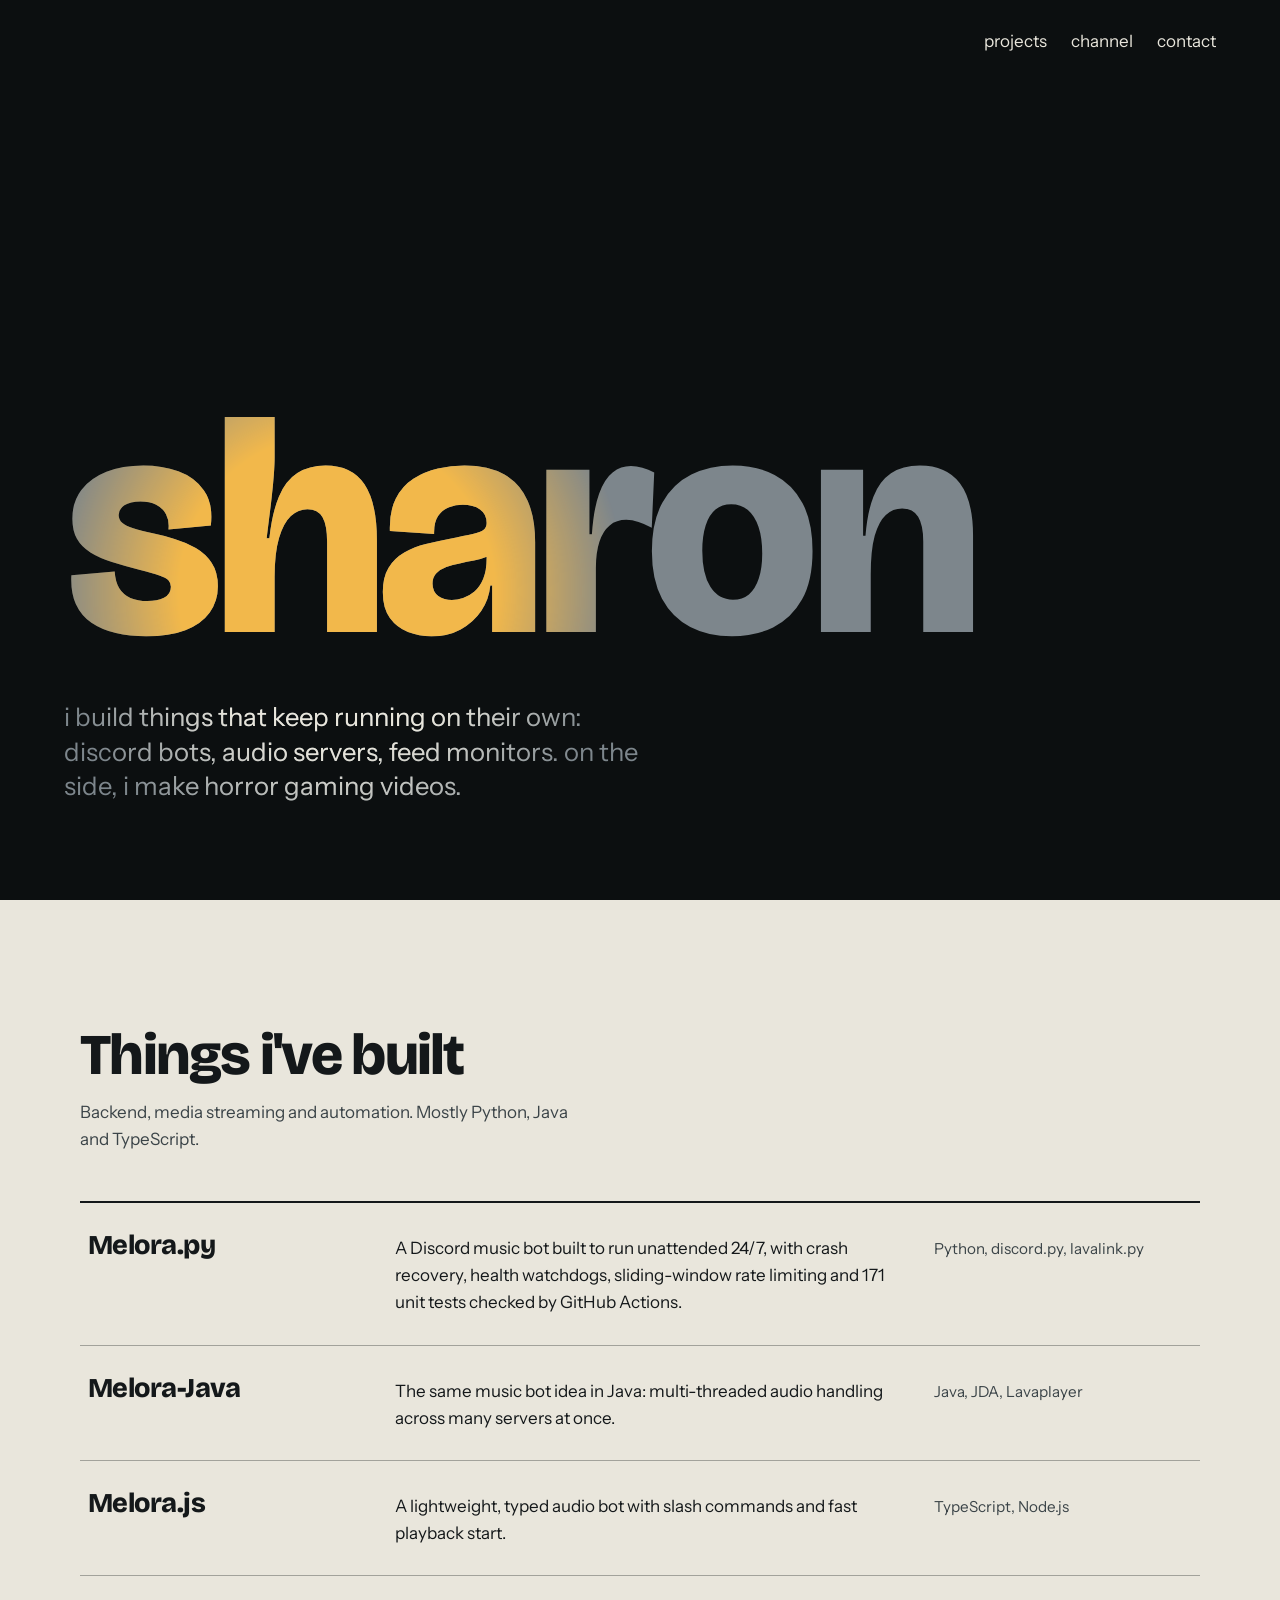
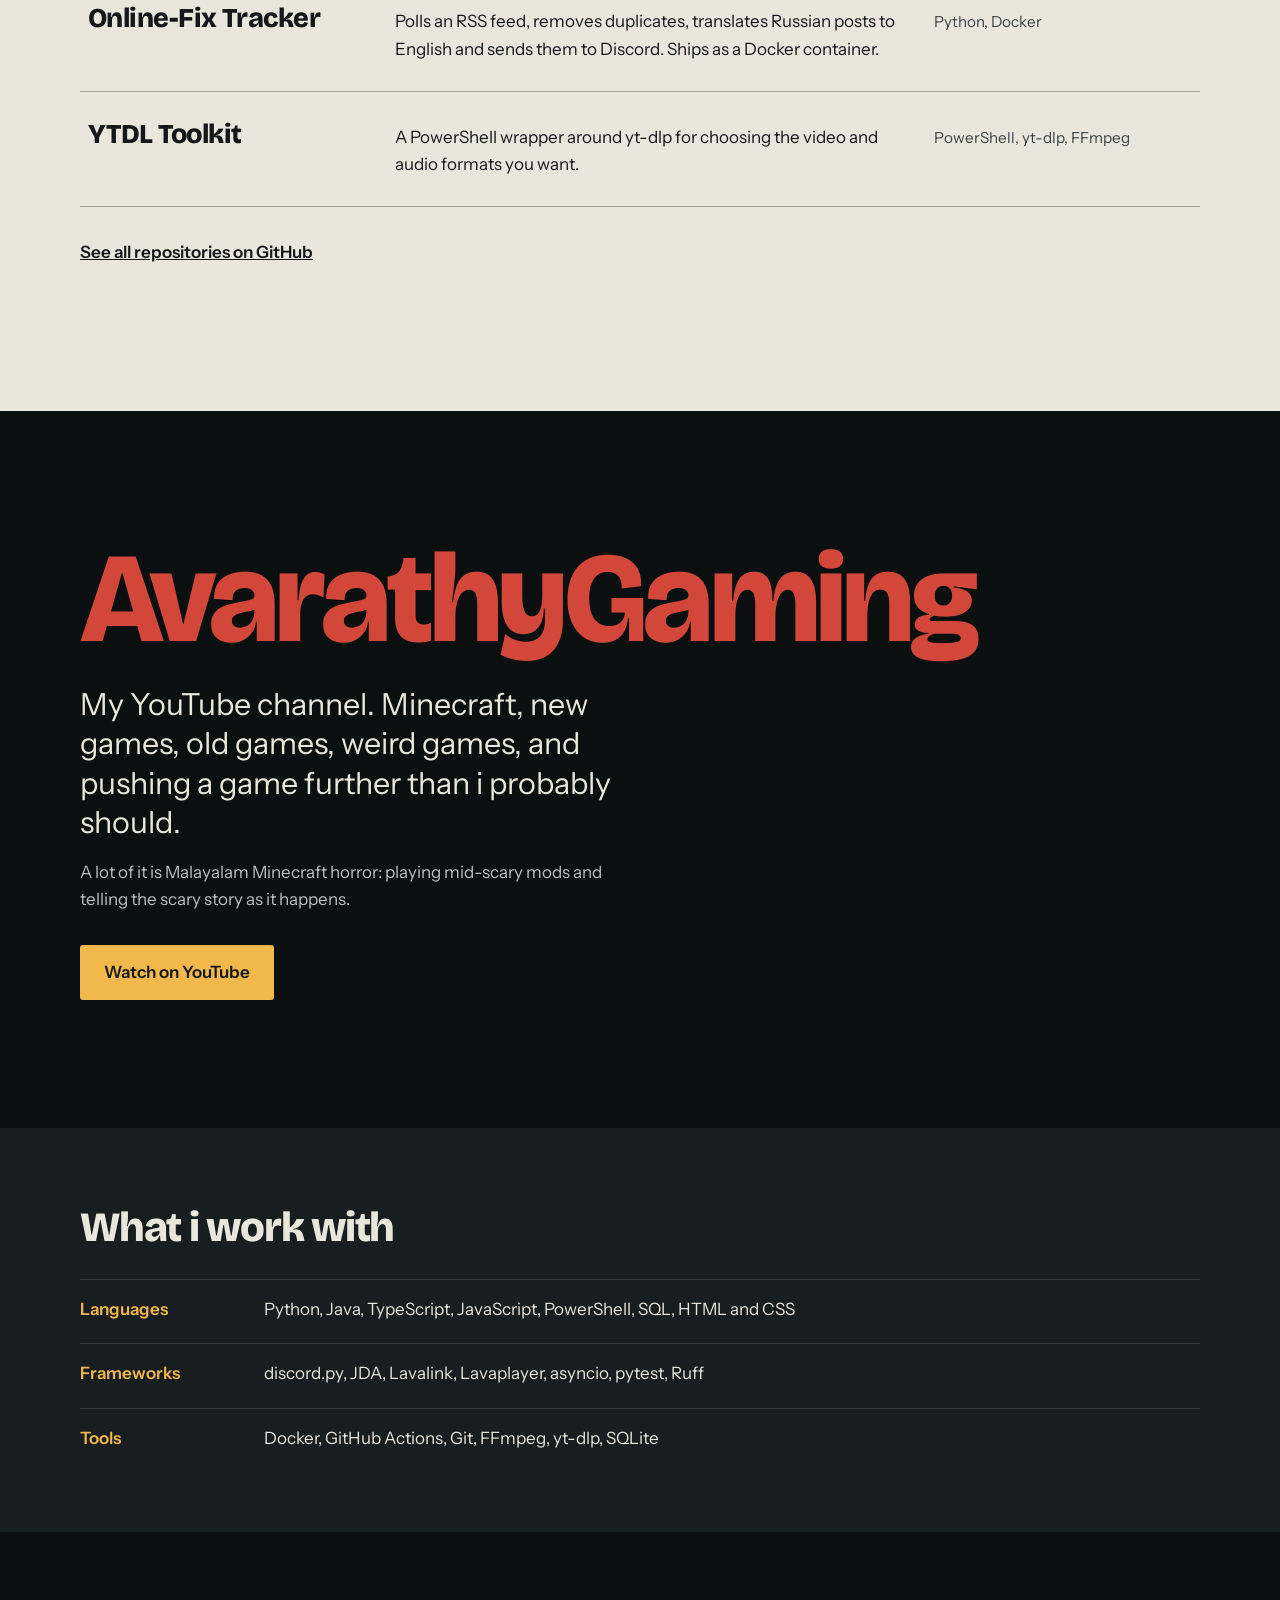
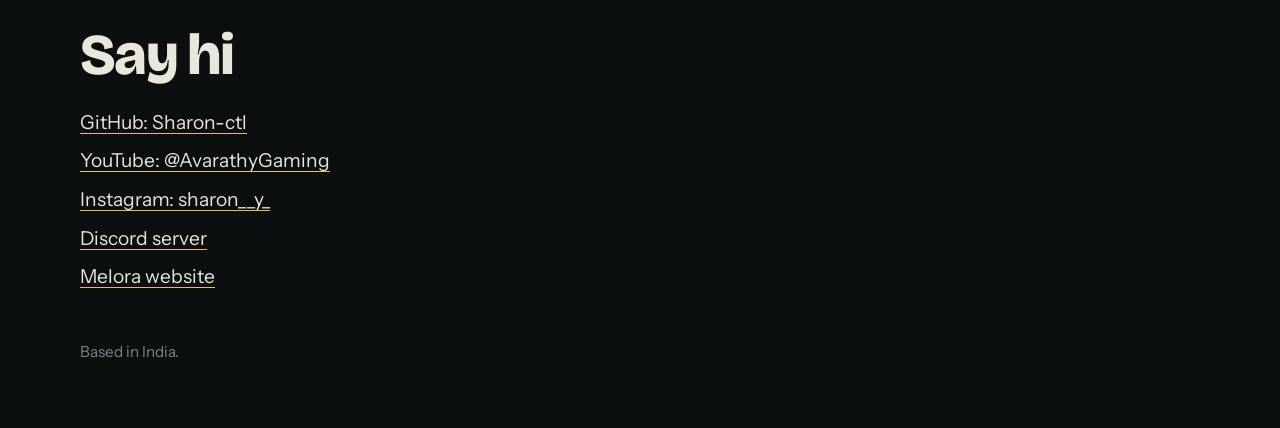
==== index.html @ aff81041 "Add portfolio website Co-Authored-By: Claude Sonnet 5.5 <noreply@anthropic.com> Claude-Session: http" ====
<!doctype html>
<html lang="en">
<head>
  <meta charset="utf-8">
  <meta name="viewport" content="width=device-width, initial-scale=1">
  <title>sharon</title>
  <meta name="description" content="sharon builds bots, media pipelines and audio servers, and makes Minecraft horror videos on AvarathyGaming.">
  <meta property="og:title" content="sharon">
  <meta property="og:description" content="Bots, media pipelines and audio servers. Minecraft horror videos on AvarathyGaming.">
  <meta property="og:image" content="https://avatars.githubusercontent.com/u/253408985?v=4">
  <meta name="theme-color" content="#0c0f10">
  <link rel="icon" href="https://avatars.githubusercontent.com/u/253408985?s=64&v=4">
  <link rel="preconnect" href="https://fonts.googleapis.com">
  <link rel="preconnect" href="https://fonts.gstatic.com" crossorigin>
  <link href="https://fonts.googleapis.com/css2?family=Bricolage+Grotesque:opsz,wght@12..96,500;12..96,800&family=Instrument+Sans:wght@400;500;600&display=swap" rel="stylesheet">
  <link rel="stylesheet" href="style.css">
</head>
<body>
  <a class="skip" href="#work">Skip to projects</a>

  <header class="hero" id="top">
    <nav class="nav" aria-label="Main">
      <a href="#work">projects</a>
      <a href="#channel">channel</a>
      <a href="#contact">contact</a>
    </nav>

    <div class="hero-text base">
      <h1>sharon</h1>
      <p>i build things that keep running on their own: discord bots, audio servers, feed monitors. on the side, i make horror gaming videos.</p>
    </div>
    <div class="hero-text lit" aria-hidden="true">
      <p class="name">sharon</p>
      <p>i build things that keep running on their own: discord bots, audio servers, feed monitors. on the side, i make horror gaming videos.</p>
    </div>
  </header>

  <main>
    <section class="work" id="work" aria-labelledby="work-h">
      <div class="wrap">
        <h2 id="work-h">Things i've built</h2>
        <p class="section-note">Backend, media streaming and automation. Mostly Python, Java and TypeScript.</p>

        <ul class="projects">
          <li>
            <a href="https://github.com/Sharon-ctl/Melora.py">
              <span class="p-name">Melora.py</span>
              <span class="p-desc">A Discord music bot built to run unattended 24/7, with crash recovery, health watchdogs, sliding-window rate limiting and 171 unit tests checked by GitHub Actions.</span>
              <span class="p-tags">Python, discord.py, lavalink.py</span>
            </a>
          </li>
          <li>
            <a href="https://github.com/Sharon-ctl/Melora-Java">
              <span class="p-name">Melora-Java</span>
              <span class="p-desc">The same music bot idea in Java: multi-threaded audio handling across many servers at once.</span>
              <span class="p-tags">Java, JDA, Lavaplayer</span>
            </a>
          </li>
          <li>
            <a href="https://github.com/Sharon-ctl/Melora.js">
              <span class="p-name">Melora.js</span>
              <span class="p-desc">A lightweight, typed audio bot with slash commands and fast playback start.</span>
              <span class="p-tags">TypeScript, Node.js</span>
            </a>
          </li>
          <li>
            <a href="https://github.com/Sharon-ctl/Online-fix-request-sending-dc-bot">
              <span class="p-name">Online-Fix Tracker</span>
              <span class="p-desc">Polls an RSS feed, removes duplicates, translates Russian posts to English and sends them to Discord. Ships as a Docker container.</span>
              <span class="p-tags">Python, Docker</span>
            </a>
          </li>
          <li>
            <a href="https://github.com/Sharon-ctl/YT-Downloader-">
              <span class="p-name">YTDL Toolkit</span>
              <span class="p-desc">A PowerShell wrapper around yt-dlp for choosing the video and audio formats you want.</span>
              <span class="p-tags">PowerShell, yt-dlp, FFmpeg</span>
            </a>
          </li>
        </ul>

        <p class="more"><a href="https://github.com/Sharon-ctl?tab=repositories">See all repositories on GitHub</a></p>
      </div>
    </section>

    <section class="channel" id="channel" aria-labelledby="channel-h">
      <div class="wrap">
        <h2 id="channel-h">AvarathyGaming</h2>
        <p class="channel-lead">My YouTube channel. Minecraft, new games, old games, weird games, and pushing a game further than i probably should.</p>
        <p class="channel-body">A lot of it is Malayalam Minecraft horror: playing mid-scary mods and telling the scary story as it happens.</p>
        <a class="button" href="https://www.youtube.com/@AvarathyGaming">Watch on YouTube</a>
      </div>
    </section>

    <section class="stack" aria-labelledby="stack-h">
      <div class="wrap">
        <h2 id="stack-h">What i work with</h2>
        <dl>
          <div><dt>Languages</dt><dd>Python, Java, TypeScript, JavaScript, PowerShell, SQL, HTML and CSS</dd></div>
          <div><dt>Frameworks</dt><dd>discord.py, JDA, Lavalink, Lavaplayer, asyncio, pytest, Ruff</dd></div>
          <div><dt>Tools</dt><dd>Docker, GitHub Actions, Git, FFmpeg, yt-dlp, SQLite</dd></div>
        </dl>
      </div>
    </section>
  </main>

  <footer class="contact" id="contact">
    <div class="wrap">
      <h2>Say hi</h2>
      <ul>
        <li><a href="https://github.com/Sharon-ctl">GitHub: Sharon-ctl</a></li>
        <li><a href="https://www.youtube.com/@AvarathyGaming">YouTube: @AvarathyGaming</a></li>
        <li><a href="https://instagram.com/sharon__y_">Instagram: sharon__y_</a></li>
        <li><a href="https://discord.com/invite/KUAVNSJtu5">Discord server</a></li>
        <li><a href="https://melora-info.vercel.app/">Melora website</a></li>
      </ul>
      <p class="small">Based in India.</p>
    </div>
  </footer>

  <script src="script.js"></script>
</body>
</html>
---- style.css ----
@property --r { syntax: "<length>"; inherits: true; initial-value: 200vmax; }

:root {
  --night: #0c0f10;
  --slate: #181d1f;
  --bone: #e9e6dc;
  --ink: #14181a;
  --lantern: #f2b84b;
  --redstone: #d2473a;
  --dim: #7d868c;
  --display: "Bricolage Grotesque", system-ui, sans-serif;
  --body: "Instrument Sans", system-ui, sans-serif;
  --x: 30%;
  --y: 42%;
  --r: 200vmax;
}

* { box-sizing: border-box; }
html { scroll-behavior: smooth; }
body {
  margin: 0;
  background: var(--night);
  color: var(--bone);
  font-family: var(--body);
  font-size: 1.0625rem;
  line-height: 1.6;
}
a { color: inherit; }
:focus-visible { outline: 3px solid var(--lantern); outline-offset: 3px; }

.skip { position: absolute; left: -999px; top: 0; background: var(--lantern); color: var(--ink); padding: .5rem 1rem; z-index: 10; }
.skip:focus { left: 0; }

.wrap { width: min(70rem, 100% - 3rem); margin-inline: auto; }

h1, h2, .name { font-family: var(--display); margin: 0; line-height: .95; letter-spacing: -0.03em; }

/* Hero: the lit layer is revealed by a torch that follows the pointer */
.hero {
  position: relative;
  min-height: 100svh;
  padding: 1.5rem clamp(1.5rem, 5vw, 4rem);
  display: flex;
  flex-direction: column;
  justify-content: flex-end;
  overflow: hidden;
}
.nav { position: absolute; top: 1.5rem; right: clamp(1.5rem, 5vw, 4rem); display: flex; gap: 1.5rem; z-index: 3; }
.nav a { text-decoration: none; padding: .25rem 0; border-bottom: 2px solid transparent; }
.nav a:hover { border-color: var(--lantern); }

.hero-text { max-width: 62rem; padding-bottom: clamp(2rem, 8vh, 5rem); }
.hero-text h1, .hero-text .name { font-size: clamp(6rem, 24vw, 20rem); font-weight: 800; margin-bottom: 1.5rem; }
.hero-text p:not(.name) { font-size: clamp(1.15rem, 2.2vw, 1.6rem); max-width: 34ch; line-height: 1.35; margin: 0; }

.hero-text.base { color: var(--dim); position: relative; z-index: 1; }
.hero-text.lit {
  position: absolute;
  left: clamp(1.5rem, 5vw, 4rem);
  bottom: 1.5rem;
  z-index: 2;
  color: var(--bone);
  pointer-events: none;
  -webkit-mask-image: radial-gradient(circle var(--r) at var(--x) var(--y), #000 0%, #000 55%, transparent 100%);
  mask-image: radial-gradient(circle var(--r) at var(--x) var(--y), #000 0%, #000 55%, transparent 100%);
}
.hero-text.lit .name { color: var(--lantern); }
.hero.torch .hero-text.lit { transition: --r 1.4s ease-out; }

/* Work: lights on */
.work { background: var(--bone); color: var(--ink); padding: clamp(4rem, 10vw, 8rem) 0; }
h2 { font-size: clamp(2.2rem, 5vw, 3.6rem); font-weight: 800; }
.section-note { max-width: 46ch; margin: 1rem 0 3rem; color: #3b4448; }

.projects { list-style: none; margin: 0; padding: 0; border-top: 2px solid var(--ink); }
.projects li { border-bottom: 1px solid #14181a55; }
.projects a {
  display: grid;
  grid-template-columns: 1.1fr 2fr 1fr;
  gap: 1.5rem;
  padding: 1.75rem .5rem;
  text-decoration: none;
  align-items: baseline;
}
.projects a:hover { background: #14181a0d; }
.projects a:hover .p-name { text-decoration: underline; text-decoration-thickness: 3px; text-underline-offset: 6px; }
.p-name { font-family: var(--display); font-weight: 800; font-size: 1.7rem; line-height: 1.1; letter-spacing: -0.02em; }
.p-desc { max-width: 56ch; }
.p-tags { color: #3b4448; font-size: .95rem; }
.more { margin-top: 2rem; }
.more a { font-weight: 600; }

/* Channel: back in the dark */
.channel { padding: clamp(4rem, 10vw, 8rem) 0; background: var(--night); }
.channel h2 { color: var(--redstone); font-size: clamp(3rem, 10vw, 8rem); }
.channel-lead { font-size: clamp(1.3rem, 2.6vw, 1.9rem); line-height: 1.3; max-width: 30ch; margin: 1.5rem 0 1rem; }
.channel-body { color: #b9bfc3; max-width: 52ch; margin: 0 0 2rem; }
.button {
  display: inline-block;
  background: var(--lantern);
  color: var(--ink);
  font-weight: 600;
  text-decoration: none;
  padding: .85rem 1.5rem;
  border-radius: 3px;
}
.button:hover { background: #ffd07a; }

.stack { background: var(--slate); padding: clamp(3rem, 7vw, 5rem) 0; }
.stack h2 { font-size: clamp(1.8rem, 3.5vw, 2.6rem); margin-bottom: 2rem; }
.stack dl { margin: 0; display: grid; gap: 1.25rem; }
.stack dl div { display: grid; grid-template-columns: 10rem 1fr; gap: 1.5rem; padding-top: 1rem; border-top: 1px solid #ffffff22; }
.stack dt { font-weight: 600; color: var(--lantern); }
.stack dd { margin: 0; max-width: 60ch; }

.contact { padding: clamp(4rem, 8vw, 6rem) 0 3rem; }
.contact h2 { margin-bottom: 1.5rem; }
.contact ul { list-style: none; margin: 0; padding: 0; display: grid; gap: .5rem; font-size: 1.2rem; }
.contact a { text-decoration-color: var(--lantern); text-underline-offset: 4px; }
.small { margin-top: 3rem; color: var(--dim); font-size: .95rem; }

@media (max-width: 760px) {
  .projects a { grid-template-columns: 1fr; gap: .5rem; }
  .stack dl div { grid-template-columns: 1fr; gap: .25rem; }
  .nav { gap: 1rem; }
}

@media (prefers-reduced-motion: reduce) {
  html { scroll-behavior: auto; }
  .hero.torch .hero-text.lit { transition: none; }
}
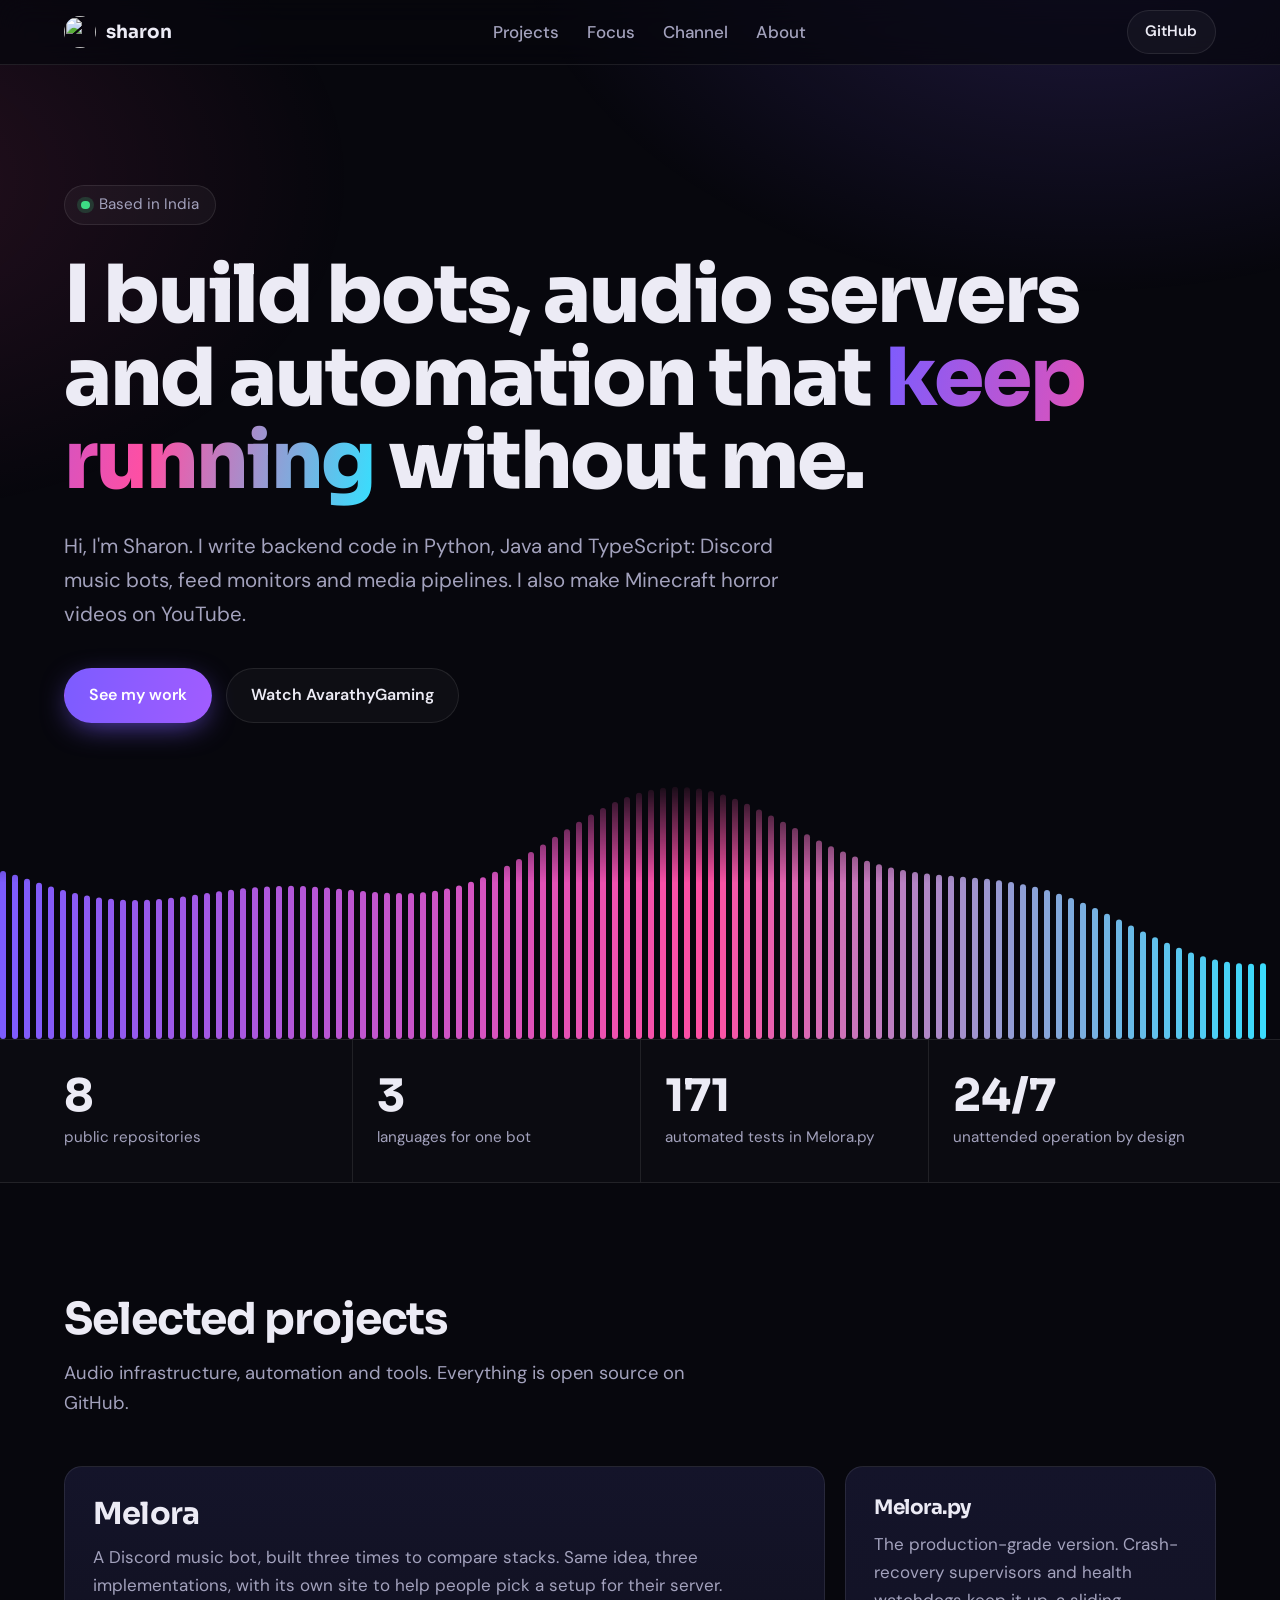
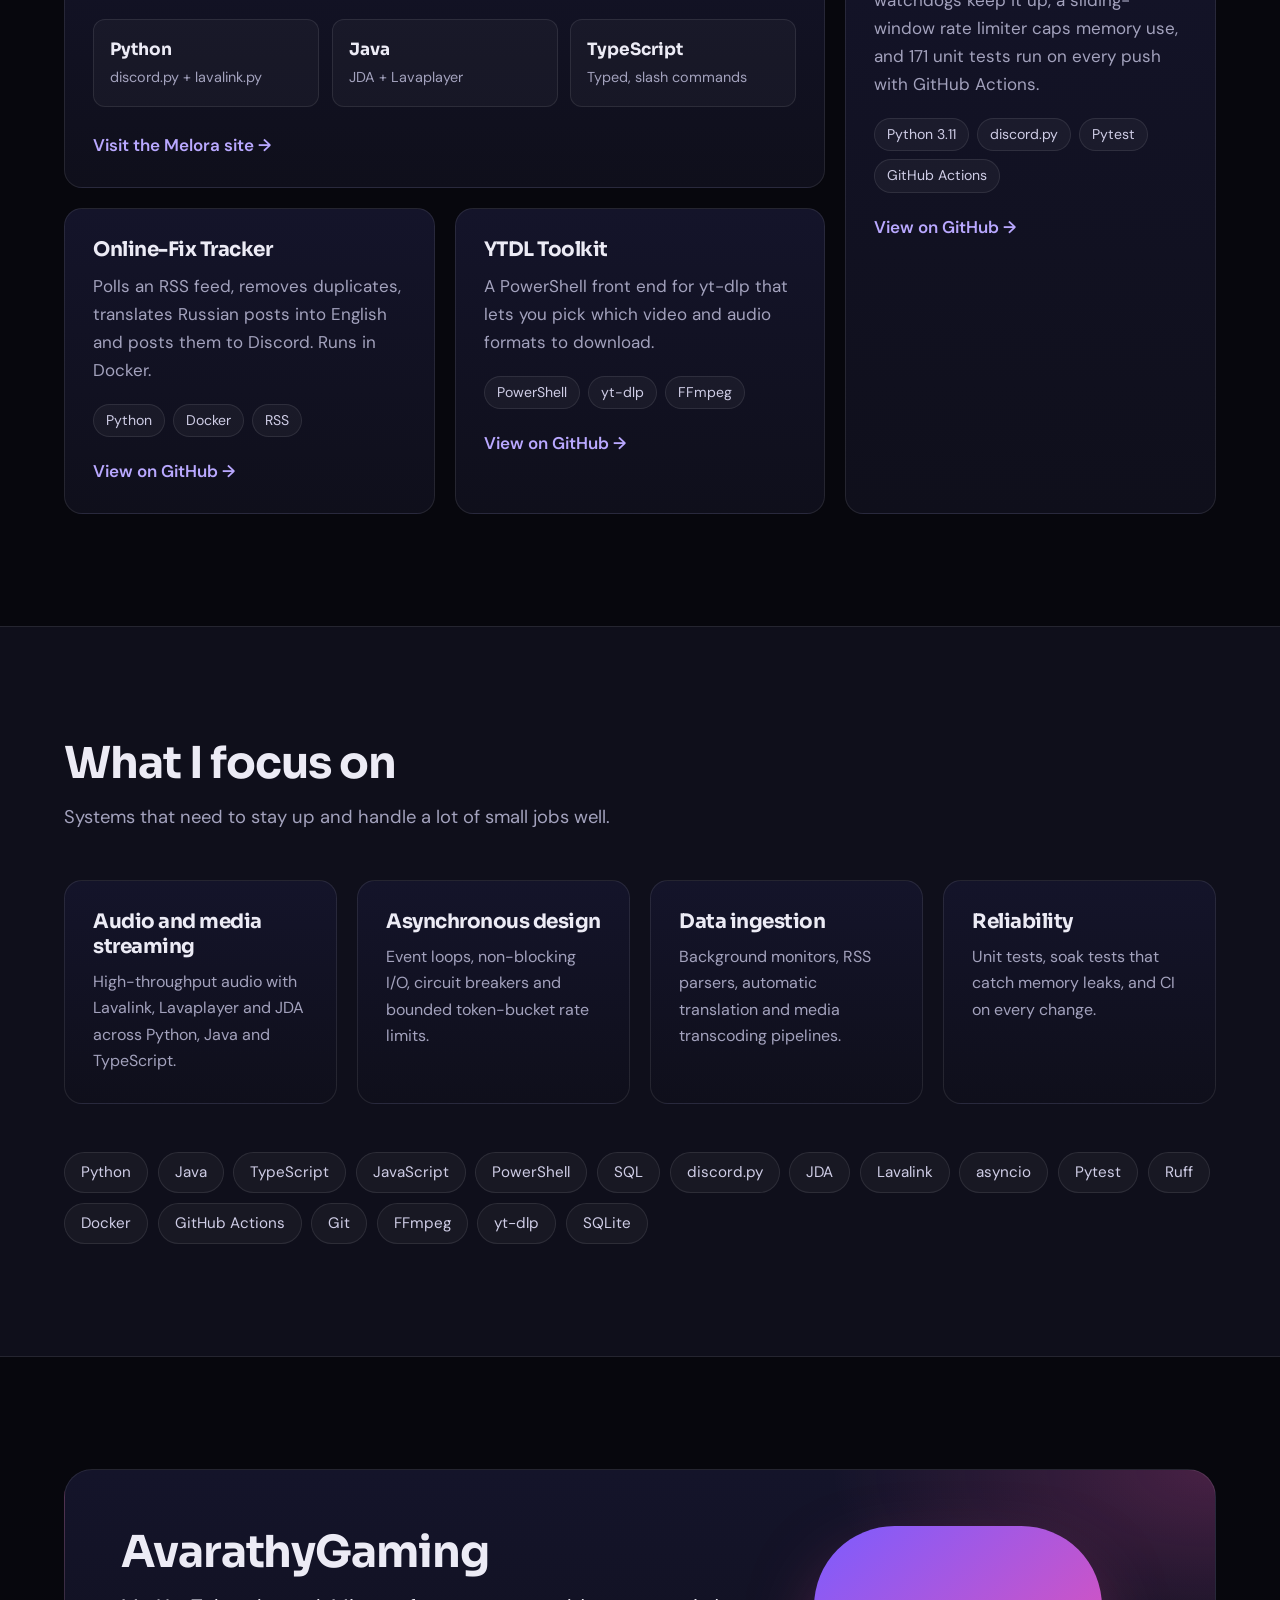
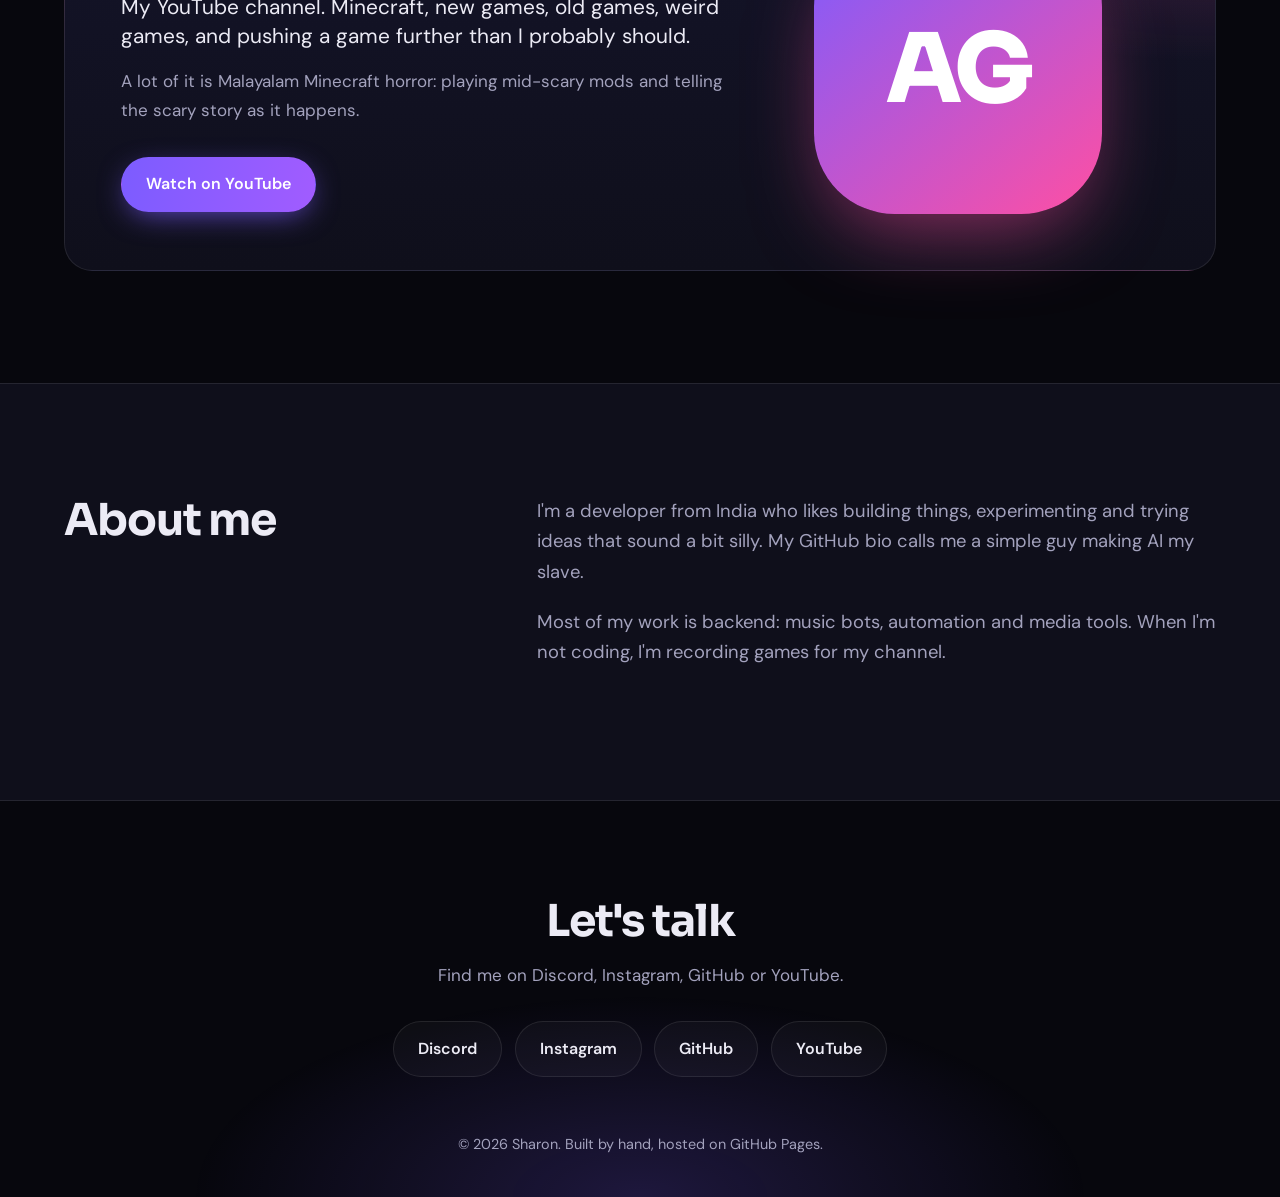
==== commit 05e23591: "Redesign portfolio with a polished dark layout Co-Authored-By: Claude Sonnet 5.5 <noreply@anthropic." ====
--- a/index.html
+++ b/index.html
@@ -3,118 +3,162 @@
 <head>
   <meta charset="utf-8">
   <meta name="viewport" content="width=device-width, initial-scale=1">
-  <title>sharon</title>
-  <meta name="description" content="sharon builds bots, media pipelines and audio servers, and makes Minecraft horror videos on AvarathyGaming.">
-  <meta property="og:title" content="sharon">
-  <meta property="og:description" content="Bots, media pipelines and audio servers. Minecraft horror videos on AvarathyGaming.">
+  <title>Sharon | Backend, bots and media pipelines</title>
+  <meta name="description" content="Sharon builds Discord music bots, audio servers, feed monitors and media pipelines in Python, Java and TypeScript. Also runs the AvarathyGaming YouTube channel.">
+  <meta property="og:title" content="Sharon | Backend, bots and media pipelines">
+  <meta property="og:description" content="Discord music bots, audio servers and automation in Python, Java and TypeScript.">
   <meta property="og:image" content="https://avatars.githubusercontent.com/u/253408985?v=4">
-  <meta name="theme-color" content="#0c0f10">
+  <meta name="theme-color" content="#07070d">
   <link rel="icon" href="https://avatars.githubusercontent.com/u/253408985?s=64&v=4">
   <link rel="preconnect" href="https://fonts.googleapis.com">
   <link rel="preconnect" href="https://fonts.gstatic.com" crossorigin>
-  <link href="https://fonts.googleapis.com/css2?family=Bricolage+Grotesque:opsz,wght@12..96,500;12..96,800&family=Instrument+Sans:wght@400;500;600&display=swap" rel="stylesheet">
+  <link href="https://fonts.googleapis.com/css2?family=DM+Sans:opsz,wght@9..40,400;9..40,500;9..40,600&family=Sora:wght@500;700;800&display=swap" rel="stylesheet">
   <link rel="stylesheet" href="style.css">
 </head>
 <body>
-  <a class="skip" href="#work">Skip to projects</a>
+  <a class="skip" href="#projects">Skip to projects</a>
 
-  <header class="hero" id="top">
-    <nav class="nav" aria-label="Main">
-      <a href="#work">projects</a>
-      <a href="#channel">channel</a>
-      <a href="#contact">contact</a>
-    </nav>
-
-    <div class="hero-text base">
-      <h1>sharon</h1>
-      <p>i build things that keep running on their own: discord bots, audio servers, feed monitors. on the side, i make horror gaming videos.</p>
-    </div>
-    <div class="hero-text lit" aria-hidden="true">
-      <p class="name">sharon</p>
-      <p>i build things that keep running on their own: discord bots, audio servers, feed monitors. on the side, i make horror gaming videos.</p>
+  <header class="site-header">
+    <div class="wrap bar">
+      <a class="brand" href="#top" aria-label="Sharon, home">
+        <img src="https://avatars.githubusercontent.com/u/253408985?s=80&v=4" alt="" width="32" height="32">
+        <span>sharon</span>
+      </a>
+      <nav aria-label="Main">
+        <a href="#projects">Projects</a>
+        <a href="#focus">Focus</a>
+        <a href="#channel">Channel</a>
+        <a href="#about">About</a>
+      </nav>
+      <a class="btn btn-small" href="https://github.com/Sharon-ctl">GitHub</a>
     </div>
   </header>
 
-  <main>
-    <section class="work" id="work" aria-labelledby="work-h">
+  <main id="top">
+    <section class="hero">
       <div class="wrap">
-        <h2 id="work-h">Things i've built</h2>
-        <p class="section-note">Backend, media streaming and automation. Mostly Python, Java and TypeScript.</p>
+        <p class="pill"><span class="dot" aria-hidden="true"></span>Based in India</p>
+        <h1>I build bots, audio servers and automation that <span class="grad">keep running</span> without me.</h1>
+        <p class="lede">Hi, I'm Sharon. I write backend code in Python, Java and TypeScript: Discord music bots, feed monitors and media pipelines. I also make Minecraft horror videos on YouTube.</p>
+        <div class="actions">
+          <a class="btn btn-primary" href="#projects">See my work</a>
+          <a class="btn btn-ghost" href="https://www.youtube.com/@AvarathyGaming">Watch AvarathyGaming</a>
+        </div>
+      </div>
+      <canvas id="eq" aria-hidden="true"></canvas>
+    </section>
 
-        <ul class="projects">
-          <li>
-            <a href="https://github.com/Sharon-ctl/Melora.py">
-              <span class="p-name">Melora.py</span>
-              <span class="p-desc">A Discord music bot built to run unattended 24/7, with crash recovery, health watchdogs, sliding-window rate limiting and 171 unit tests checked by GitHub Actions.</span>
-              <span class="p-tags">Python, discord.py, lavalink.py</span>
-            </a>
-          </li>
-          <li>
-            <a href="https://github.com/Sharon-ctl/Melora-Java">
-              <span class="p-name">Melora-Java</span>
-              <span class="p-desc">The same music bot idea in Java: multi-threaded audio handling across many servers at once.</span>
-              <span class="p-tags">Java, JDA, Lavaplayer</span>
-            </a>
-          </li>
-          <li>
-            <a href="https://github.com/Sharon-ctl/Melora.js">
-              <span class="p-name">Melora.js</span>
-              <span class="p-desc">A lightweight, typed audio bot with slash commands and fast playback start.</span>
-              <span class="p-tags">TypeScript, Node.js</span>
-            </a>
-          </li>
-          <li>
-            <a href="https://github.com/Sharon-ctl/Online-fix-request-sending-dc-bot">
-              <span class="p-name">Online-Fix Tracker</span>
-              <span class="p-desc">Polls an RSS feed, removes duplicates, translates Russian posts to English and sends them to Discord. Ships as a Docker container.</span>
-              <span class="p-tags">Python, Docker</span>
-            </a>
-          </li>
-          <li>
-            <a href="https://github.com/Sharon-ctl/YT-Downloader-">
-              <span class="p-name">YTDL Toolkit</span>
-              <span class="p-desc">A PowerShell wrapper around yt-dlp for choosing the video and audio formats you want.</span>
-              <span class="p-tags">PowerShell, yt-dlp, FFmpeg</span>
-            </a>
-          </li>
-        </ul>
-
-        <p class="more"><a href="https://github.com/Sharon-ctl?tab=repositories">See all repositories on GitHub</a></p>
+    <section class="stats" aria-label="At a glance">
+      <div class="wrap stat-row">
+        <div><strong>8</strong><span>public repositories</span></div>
+        <div><strong>3</strong><span>languages for one bot</span></div>
+        <div><strong>171</strong><span>automated tests in Melora.py</span></div>
+        <div><strong>24/7</strong><span>unattended operation by design</span></div>
       </div>
     </section>
 
-    <section class="channel" id="channel" aria-labelledby="channel-h">
+    <section class="section" id="projects" aria-labelledby="projects-h">
       <div class="wrap">
-        <h2 id="channel-h">AvarathyGaming</h2>
-        <p class="channel-lead">My YouTube channel. Minecraft, new games, old games, weird games, and pushing a game further than i probably should.</p>
-        <p class="channel-body">A lot of it is Malayalam Minecraft horror: playing mid-scary mods and telling the scary story as it happens.</p>
-        <a class="button" href="https://www.youtube.com/@AvarathyGaming">Watch on YouTube</a>
+        <div class="head">
+          <h2 id="projects-h">Selected projects</h2>
+          <p>Audio infrastructure, automation and tools. Everything is open source on GitHub.</p>
+        </div>
+
+        <div class="bento">
+          <article class="card feature">
+            <h3>Melora</h3>
+            <p>A Discord music bot, built three times to compare stacks. Same idea, three implementations, with its own site to help people pick a setup for their server.</p>
+            <div class="versions">
+              <a href="https://github.com/Sharon-ctl/Melora.py"><strong>Python</strong><span>discord.py + lavalink.py</span></a>
+              <a href="https://github.com/Sharon-ctl/Melora-Java"><strong>Java</strong><span>JDA + Lavaplayer</span></a>
+              <a href="https://github.com/Sharon-ctl/Melora.js"><strong>TypeScript</strong><span>Typed, slash commands</span></a>
+            </div>
+            <a class="link" href="https://melora-info.vercel.app/">Visit the Melora site</a>
+          </article>
+
+          <article class="card tall">
+            <h3>Melora.py</h3>
+            <p>The production-grade version. Crash-recovery supervisors and health watchdogs keep it up, a sliding-window rate limiter caps memory use, and 171 unit tests run on every push with GitHub Actions.</p>
+            <ul class="chips"><li>Python 3.11</li><li>discord.py</li><li>Pytest</li><li>GitHub Actions</li></ul>
+            <a class="link" href="https://github.com/Sharon-ctl/Melora.py">View on GitHub</a>
+          </article>
+
+          <article class="card">
+            <h3>Online-Fix Tracker</h3>
+            <p>Polls an RSS feed, removes duplicates, translates Russian posts into English and posts them to Discord. Runs in Docker.</p>
+            <ul class="chips"><li>Python</li><li>Docker</li><li>RSS</li></ul>
+            <a class="link" href="https://github.com/Sharon-ctl/Online-fix-request-sending-dc-bot">View on GitHub</a>
+          </article>
+
+          <article class="card">
+            <h3>YTDL Toolkit</h3>
+            <p>A PowerShell front end for yt-dlp that lets you pick which video and audio formats to download.</p>
+            <ul class="chips"><li>PowerShell</li><li>yt-dlp</li><li>FFmpeg</li></ul>
+            <a class="link" href="https://github.com/Sharon-ctl/YT-Downloader-">View on GitHub</a>
+          </article>
+        </div>
       </div>
     </section>
 
-    <section class="stack" aria-labelledby="stack-h">
+    <section class="section alt" id="focus" aria-labelledby="focus-h">
       <div class="wrap">
-        <h2 id="stack-h">What i work with</h2>
-        <dl>
-          <div><dt>Languages</dt><dd>Python, Java, TypeScript, JavaScript, PowerShell, SQL, HTML and CSS</dd></div>
-          <div><dt>Frameworks</dt><dd>discord.py, JDA, Lavalink, Lavaplayer, asyncio, pytest, Ruff</dd></div>
-          <div><dt>Tools</dt><dd>Docker, GitHub Actions, Git, FFmpeg, yt-dlp, SQLite</dd></div>
-        </dl>
+        <div class="head">
+          <h2 id="focus-h">What I focus on</h2>
+          <p>Systems that need to stay up and handle a lot of small jobs well.</p>
+        </div>
+        <div class="grid4">
+          <article class="card"><h3>Audio and media streaming</h3><p>High-throughput audio with Lavalink, Lavaplayer and JDA across Python, Java and TypeScript.</p></article>
+          <article class="card"><h3>Asynchronous design</h3><p>Event loops, non-blocking I/O, circuit breakers and bounded token-bucket rate limits.</p></article>
+          <article class="card"><h3>Data ingestion</h3><p>Background monitors, RSS parsers, automatic translation and media transcoding pipelines.</p></article>
+          <article class="card"><h3>Reliability</h3><p>Unit tests, soak tests that catch memory leaks, and CI on every change.</p></article>
+        </div>
+
+        <div class="stack" aria-label="Tools">
+          <ul class="chips big">
+            <li>Python</li><li>Java</li><li>TypeScript</li><li>JavaScript</li><li>PowerShell</li><li>SQL</li>
+            <li>discord.py</li><li>JDA</li><li>Lavalink</li><li>asyncio</li><li>Pytest</li><li>Ruff</li>
+            <li>Docker</li><li>GitHub Actions</li><li>Git</li><li>FFmpeg</li><li>yt-dlp</li><li>SQLite</li>
+          </ul>
+        </div>
+      </div>
+    </section>
+
+    <section class="section" id="channel" aria-labelledby="channel-h">
+      <div class="wrap">
+        <div class="channel-card">
+          <div>
+            <h2 id="channel-h">AvarathyGaming</h2>
+            <p class="channel-lead">My YouTube channel. Minecraft, new games, old games, weird games, and pushing a game further than I probably should.</p>
+            <p>A lot of it is Malayalam Minecraft horror: playing mid-scary mods and telling the scary story as it happens.</p>
+            <a class="btn btn-primary" href="https://www.youtube.com/@AvarathyGaming">Watch on YouTube</a>
+          </div>
+          <div class="channel-art" aria-hidden="true"><span>AG</span></div>
+        </div>
+      </div>
+    </section>
+
+    <section class="section alt" id="about" aria-labelledby="about-h">
+      <div class="wrap about">
+        <h2 id="about-h">About me</h2>
+        <div>
+          <p>I'm a developer from India who likes building things, experimenting and trying ideas that sound a bit silly. My GitHub bio calls me a simple guy making AI my slave.</p>
+          <p>Most of my work is backend: music bots, automation and media tools. When I'm not coding, I'm recording games for my channel.</p>
+        </div>
       </div>
     </section>
   </main>
 
-  <footer class="contact" id="contact">
+  <footer class="site-footer">
     <div class="wrap">
-      <h2>Say hi</h2>
-      <ul>
-        <li><a href="https://github.com/Sharon-ctl">GitHub: Sharon-ctl</a></li>
-        <li><a href="https://www.youtube.com/@AvarathyGaming">YouTube: @AvarathyGaming</a></li>
-        <li><a href="https://instagram.com/sharon__y_">Instagram: sharon__y_</a></li>
-        <li><a href="https://discord.com/invite/KUAVNSJtu5">Discord server</a></li>
-        <li><a href="https://melora-info.vercel.app/">Melora website</a></li>
+      <h2>Let's talk</h2>
+      <p>Find me on Discord, Instagram, GitHub or YouTube.</p>
+      <ul class="links">
+        <li><a class="btn btn-ghost" href="https://discord.com/invite/KUAVNSJtu5">Discord</a></li>
+        <li><a class="btn btn-ghost" href="https://instagram.com/sharon__y_">Instagram</a></li>
+        <li><a class="btn btn-ghost" href="https://github.com/Sharon-ctl">GitHub</a></li>
+        <li><a class="btn btn-ghost" href="https://www.youtube.com/@AvarathyGaming">YouTube</a></li>
       </ul>
-      <p class="small">Based in India.</p>
+      <p class="small">© 2026 Sharon. Built by hand, hosted on GitHub Pages.</p>
     </div>
   </footer>
 
--- a/style.css
+++ b/style.css
@@ -1,131 +1,178 @@
-@property --r { syntax: "<length>"; inherits: true; initial-value: 200vmax; }
-
 :root {
-  --night: #0c0f10;
-  --slate: #181d1f;
-  --bone: #e9e6dc;
-  --ink: #14181a;
-  --lantern: #f2b84b;
-  --redstone: #d2473a;
-  --dim: #7d868c;
-  --display: "Bricolage Grotesque", system-ui, sans-serif;
-  --body: "Instrument Sans", system-ui, sans-serif;
-  --x: 30%;
-  --y: 42%;
-  --r: 200vmax;
+  --bg: #07070d;
+  --surface: #0f0f1b;
+  --surface-2: #14142a;
+  --line: rgba(255, 255, 255, .09);
+  --text: #ecebf5;
+  --muted: #a3a2bd;
+  --violet: #7c5cff;
+  --pink: #ff4fa3;
+  --cyan: #35e0ff;
+  --display: "Sora", system-ui, sans-serif;
+  --body: "DM Sans", system-ui, sans-serif;
+  --radius: 18px;
 }
 
 * { box-sizing: border-box; }
-html { scroll-behavior: smooth; }
+html { scroll-behavior: smooth; scroll-padding-top: 5rem; }
 body {
   margin: 0;
-  background: var(--night);
-  color: var(--bone);
+  background: var(--bg);
+  color: var(--text);
   font-family: var(--body);
   font-size: 1.0625rem;
-  line-height: 1.6;
+  line-height: 1.65;
+  -webkit-font-smoothing: antialiased;
+}
+body::before {
+  content: "";
+  position: fixed;
+  inset: 0;
+  z-index: -1;
+  background:
+    radial-gradient(60rem 40rem at 85% -10%, rgba(124, 92, 255, .22), transparent 60%),
+    radial-gradient(50rem 35rem at -10% 20%, rgba(255, 79, 163, .12), transparent 60%);
 }
 a { color: inherit; }
-:focus-visible { outline: 3px solid var(--lantern); outline-offset: 3px; }
+img { display: block; }
+:focus-visible { outline: 3px solid var(--cyan); outline-offset: 3px; border-radius: 6px; }
 
-.skip { position: absolute; left: -999px; top: 0; background: var(--lantern); color: var(--ink); padding: .5rem 1rem; z-index: 10; }
-.skip:focus { left: 0; }
+.skip { position: absolute; left: -999px; top: .5rem; background: #fff; color: #000; padding: .5rem 1rem; z-index: 100; border-radius: 6px; }
+.skip:focus { left: .5rem; }
+.wrap { width: min(72rem, 100% - 2.5rem); margin-inline: auto; }
 
-.wrap { width: min(70rem, 100% - 3rem); margin-inline: auto; }
+h1, h2, h3 { font-family: var(--display); letter-spacing: -0.025em; margin: 0; }
+h2 { font-size: clamp(1.9rem, 4vw, 2.75rem); line-height: 1.1; }
+h3 { font-size: 1.25rem; line-height: 1.25; margin-bottom: .6rem; }
+.grad { background: linear-gradient(100deg, var(--violet), var(--pink) 55%, var(--cyan)); -webkit-background-clip: text; background-clip: text; color: transparent; }
 
-h1, h2, .name { font-family: var(--display); margin: 0; line-height: .95; letter-spacing: -0.03em; }
+/* Buttons */
+.btn {
+  display: inline-flex; align-items: center; justify-content: center;
+  padding: .85rem 1.5rem; border-radius: 999px;
+  font-weight: 600; text-decoration: none; font-size: 1rem;
+  border: 1px solid transparent; transition: transform .15s, background .15s, border-color .15s, box-shadow .15s;
+}
+.btn:hover { transform: translateY(-2px); }
+.btn-primary { background: linear-gradient(100deg, var(--violet), #a15cff); color: #fff; box-shadow: 0 8px 30px -8px rgba(124, 92, 255, .8); }
+.btn-primary:hover { box-shadow: 0 12px 36px -8px rgba(124, 92, 255, 1); }
+.btn-ghost { border-color: var(--line); background: rgba(255, 255, 255, .03); }
+.btn-ghost:hover { border-color: rgba(255, 255, 255, .25); background: rgba(255, 255, 255, .07); }
+.btn-small { padding: .5rem 1.1rem; font-size: .95rem; border-color: var(--line); background: rgba(255, 255, 255, .04); }
 
-/* Hero: the lit layer is revealed by a torch that follows the pointer */
-.hero {
-  position: relative;
-  min-height: 100svh;
-  padding: 1.5rem clamp(1.5rem, 5vw, 4rem);
-  display: flex;
-  flex-direction: column;
-  justify-content: flex-end;
-  overflow: hidden;
+/* Header */
+.site-header { position: sticky; top: 0; z-index: 50; backdrop-filter: blur(14px); background: rgba(7, 7, 13, .7); border-bottom: 1px solid var(--line); }
+.bar { display: flex; align-items: center; justify-content: space-between; gap: 1rem; height: 4rem; }
+.brand { display: flex; align-items: center; gap: .65rem; text-decoration: none; font-family: var(--display); font-weight: 700; font-size: 1.15rem; }
+.brand img { border-radius: 50%; }
+.bar nav { display: flex; gap: 1.75rem; }
+.bar nav a { text-decoration: none; color: var(--muted); font-weight: 500; transition: color .15s; }
+.bar nav a:hover { color: var(--text); }
+
+/* Hero */
+.hero { position: relative; padding: clamp(4rem, 10vw, 7.5rem) 0 0; overflow: hidden; }
+.pill { display: inline-flex; align-items: center; gap: .6rem; margin: 0 0 1.75rem; padding: .4rem 1rem; border: 1px solid var(--line); border-radius: 999px; background: rgba(255, 255, 255, .04); color: var(--muted); font-size: .95rem; }
+.dot { width: .55rem; height: .55rem; border-radius: 50%; background: #3ddc84; box-shadow: 0 0 0 4px rgba(61, 220, 132, .18); }
+.hero h1 { font-size: clamp(2.4rem, 6.4vw, 5rem); line-height: 1.04; font-weight: 800; max-width: 17ch; }
+.lede { max-width: 54ch; margin: 1.75rem 0 2.25rem; font-size: clamp(1.1rem, 1.6vw, 1.3rem); color: var(--muted); }
+.actions { display: flex; flex-wrap: wrap; gap: .9rem; }
+#eq { display: block; width: 100%; height: clamp(160px, 24vw, 260px); margin-top: clamp(2rem, 5vw, 3.5rem); -webkit-mask-image: linear-gradient(to bottom, transparent, #000 40%); mask-image: linear-gradient(to bottom, transparent, #000 40%); }
+
+/* Stats */
+.stats { border-block: 1px solid var(--line); background: rgba(255, 255, 255, .02); }
+.stat-row { display: grid; grid-template-columns: repeat(4, 1fr); }
+.stat-row div { padding: 2rem 1.5rem; border-left: 1px solid var(--line); }
+.stat-row div:first-child { border-left: 0; padding-left: 0; }
+.stat-row strong { display: block; font-family: var(--display); font-size: clamp(1.9rem, 4vw, 2.8rem); line-height: 1.1; }
+.stat-row span { color: var(--muted); font-size: .95rem; }
+
+/* Sections */
+.section { padding: clamp(4rem, 9vw, 7rem) 0; }
+.section.alt { background: var(--surface); border-block: 1px solid var(--line); }
+.head { max-width: 40rem; margin-bottom: 3rem; }
+.head p { color: var(--muted); margin: .9rem 0 0; font-size: 1.15rem; }
+
+/* Cards */
+.card {
+  position: relative; overflow: hidden;
+  padding: 1.75rem; border: 1px solid var(--line); border-radius: var(--radius);
+  background: linear-gradient(180deg, var(--surface-2), var(--surface));
+  transition: border-color .2s, transform .2s;
 }
-.nav { position: absolute; top: 1.5rem; right: clamp(1.5rem, 5vw, 4rem); display: flex; gap: 1.5rem; z-index: 3; }
-.nav a { text-decoration: none; padding: .25rem 0; border-bottom: 2px solid transparent; }
-.nav a:hover { border-color: var(--lantern); }
+.card::before {
+  content: ""; position: absolute; inset: 0; pointer-events: none; opacity: 0; transition: opacity .25s;
+  background: radial-gradient(420px circle at var(--mx, 50%) var(--my, 50%), rgba(124, 92, 255, .2), transparent 45%);
+}
+.card:hover { border-color: rgba(124, 92, 255, .5); }
+.card:hover::before { opacity: 1; }
+.card > * { position: relative; }
+.card p { color: var(--muted); margin: 0 0 1.25rem; }
 
-.hero-text { max-width: 62rem; padding-bottom: clamp(2rem, 8vh, 5rem); }
-.hero-text h1, .hero-text .name { font-size: clamp(6rem, 24vw, 20rem); font-weight: 800; margin-bottom: 1.5rem; }
-.hero-text p:not(.name) { font-size: clamp(1.15rem, 2.2vw, 1.6rem); max-width: 34ch; line-height: 1.35; margin: 0; }
+.bento { display: grid; grid-template-columns: repeat(6, 1fr); gap: 1.25rem; }
+.bento .feature { grid-column: span 4; }
+.bento .tall { grid-column: span 2; grid-row: span 2; }
+.bento .card:nth-child(3), .bento .card:nth-child(4) { grid-column: span 2; }
+.feature h3 { font-size: 1.9rem; }
+.versions { display: grid; grid-template-columns: repeat(3, 1fr); gap: .8rem; margin-bottom: 1.5rem; }
+.versions a { display: flex; flex-direction: column; gap: .15rem; padding: 1rem; border: 1px solid var(--line); border-radius: 12px; background: rgba(255, 255, 255, .03); text-decoration: none; transition: border-color .15s, background .15s; }
+.versions a:hover { border-color: var(--violet); background: rgba(124, 92, 255, .1); }
+.versions strong { font-family: var(--display); }
+.versions span { color: var(--muted); font-size: .9rem; }
 
-.hero-text.base { color: var(--dim); position: relative; z-index: 1; }
-.hero-text.lit {
-  position: absolute;
-  left: clamp(1.5rem, 5vw, 4rem);
-  bottom: 1.5rem;
-  z-index: 2;
-  color: var(--bone);
-  pointer-events: none;
-  -webkit-mask-image: radial-gradient(circle var(--r) at var(--x) var(--y), #000 0%, #000 55%, transparent 100%);
-  mask-image: radial-gradient(circle var(--r) at var(--x) var(--y), #000 0%, #000 55%, transparent 100%);
+.chips { list-style: none; margin: 0 0 1.25rem; padding: 0; display: flex; flex-wrap: wrap; gap: .5rem; }
+.chips li { padding: .25rem .75rem; border: 1px solid var(--line); border-radius: 999px; font-size: .88rem; color: #cfcde6; background: rgba(255, 255, 255, .04); }
+.link { font-weight: 600; color: #b9a8ff; text-decoration: none; }
+.link::after { content: " \2192"; transition: margin-left .15s; }
+.link:hover { color: #fff; }
+.link:hover::after { margin-left: .25rem; }
+
+.grid4 { display: grid; grid-template-columns: repeat(4, 1fr); gap: 1.25rem; }
+.grid4 .card p { margin: 0; font-size: 1rem; }
+.stack { margin-top: 3rem; }
+.chips.big { margin: 0; gap: .6rem; }
+.chips.big li { padding: .45rem 1rem; font-size: .95rem; }
+
+/* Channel */
+.channel-card {
+  display: grid; grid-template-columns: 1.5fr 1fr; gap: 2rem; align-items: center;
+  padding: clamp(1.75rem, 5vw, 3.5rem); border: 1px solid var(--line); border-radius: 28px;
+  background: radial-gradient(40rem 20rem at 100% 0%, rgba(255, 79, 163, .22), transparent 60%), linear-gradient(180deg, var(--surface-2), var(--surface));
 }
-.hero-text.lit .name { color: var(--lantern); }
-.hero.torch .hero-text.lit { transition: --r 1.4s ease-out; }
+.channel-card h2 { margin-bottom: 1rem; }
+.channel-lead { font-size: 1.3rem; line-height: 1.4; margin: 0 0 1rem; }
+.channel-card p { color: var(--muted); }
+.channel-card p.channel-lead { color: var(--text); }
+.channel-card .btn { margin-top: 1rem; }
+.channel-art { aspect-ratio: 1; max-width: 18rem; justify-self: center; width: 100%; display: grid; place-items: center; border-radius: 28%; background: linear-gradient(140deg, var(--violet), var(--pink)); box-shadow: 0 30px 80px -20px rgba(255, 79, 163, .55); }
+.channel-art span { font-family: var(--display); font-weight: 800; font-size: clamp(3.5rem, 9vw, 6rem); color: #fff; letter-spacing: -0.05em; }
 
-/* Work: lights on */
-.work { background: var(--bone); color: var(--ink); padding: clamp(4rem, 10vw, 8rem) 0; }
-h2 { font-size: clamp(2.2rem, 5vw, 3.6rem); font-weight: 800; }
-.section-note { max-width: 46ch; margin: 1rem 0 3rem; color: #3b4448; }
+/* About */
+.about { display: grid; grid-template-columns: 1fr 1.6fr; gap: 3rem; }
+.about p { margin: 0 0 1.25rem; color: var(--muted); font-size: 1.15rem; max-width: 60ch; }
 
-.projects { list-style: none; margin: 0; padding: 0; border-top: 2px solid var(--ink); }
-.projects li { border-bottom: 1px solid #14181a55; }
-.projects a {
-  display: grid;
-  grid-template-columns: 1.1fr 2fr 1fr;
-  gap: 1.5rem;
-  padding: 1.75rem .5rem;
-  text-decoration: none;
-  align-items: baseline;
+/* Footer */
+.site-footer { padding: clamp(4rem, 8vw, 6rem) 0 2.5rem; text-align: center; background: radial-gradient(40rem 18rem at 50% 100%, rgba(124, 92, 255, .2), transparent 70%); }
+.site-footer p { color: var(--muted); margin: 1rem 0 2rem; }
+.links { list-style: none; margin: 0; padding: 0; display: flex; flex-wrap: wrap; gap: .8rem; justify-content: center; }
+.site-footer .small { margin: 3.5rem 0 0; font-size: .9rem; }
+
+@media (max-width: 900px) {
+  .bar nav { display: none; }
+  .stat-row { grid-template-columns: repeat(2, 1fr); }
+  .stat-row div:nth-child(3) { border-left: 0; padding-left: 0; }
+  .stat-row div:nth-child(n+3) { border-top: 1px solid var(--line); }
+  .bento { grid-template-columns: 1fr; }
+  .bento .feature, .bento .tall, .bento .card:nth-child(3), .bento .card:nth-child(4) { grid-column: auto; grid-row: auto; }
+  .versions { grid-template-columns: 1fr; }
+  .grid4 { grid-template-columns: repeat(2, 1fr); }
+  .channel-card, .about { grid-template-columns: 1fr; }
+  .channel-art { max-width: 12rem; justify-self: start; }
 }
-.projects a:hover { background: #14181a0d; }
-.projects a:hover .p-name { text-decoration: underline; text-decoration-thickness: 3px; text-underline-offset: 6px; }
-.p-name { font-family: var(--display); font-weight: 800; font-size: 1.7rem; line-height: 1.1; letter-spacing: -0.02em; }
-.p-desc { max-width: 56ch; }
-.p-tags { color: #3b4448; font-size: .95rem; }
-.more { margin-top: 2rem; }
-.more a { font-weight: 600; }
-
-/* Channel: back in the dark */
-.channel { padding: clamp(4rem, 10vw, 8rem) 0; background: var(--night); }
-.channel h2 { color: var(--redstone); font-size: clamp(3rem, 10vw, 8rem); }
-.channel-lead { font-size: clamp(1.3rem, 2.6vw, 1.9rem); line-height: 1.3; max-width: 30ch; margin: 1.5rem 0 1rem; }
-.channel-body { color: #b9bfc3; max-width: 52ch; margin: 0 0 2rem; }
-.button {
-  display: inline-block;
-  background: var(--lantern);
-  color: var(--ink);
-  font-weight: 600;
-  text-decoration: none;
-  padding: .85rem 1.5rem;
-  border-radius: 3px;
+@media (max-width: 560px) {
+  .grid4 { grid-template-columns: 1fr; }
 }
-.button:hover { background: #ffd07a; }
-
-.stack { background: var(--slate); padding: clamp(3rem, 7vw, 5rem) 0; }
-.stack h2 { font-size: clamp(1.8rem, 3.5vw, 2.6rem); margin-bottom: 2rem; }
-.stack dl { margin: 0; display: grid; gap: 1.25rem; }
-.stack dl div { display: grid; grid-template-columns: 10rem 1fr; gap: 1.5rem; padding-top: 1rem; border-top: 1px solid #ffffff22; }
-.stack dt { font-weight: 600; color: var(--lantern); }
-.stack dd { margin: 0; max-width: 60ch; }
-
-.contact { padding: clamp(4rem, 8vw, 6rem) 0 3rem; }
-.contact h2 { margin-bottom: 1.5rem; }
-.contact ul { list-style: none; margin: 0; padding: 0; display: grid; gap: .5rem; font-size: 1.2rem; }
-.contact a { text-decoration-color: var(--lantern); text-underline-offset: 4px; }
-.small { margin-top: 3rem; color: var(--dim); font-size: .95rem; }
-
-@media (max-width: 760px) {
-  .projects a { grid-template-columns: 1fr; gap: .5rem; }
-  .stack dl div { grid-template-columns: 1fr; gap: .25rem; }
-  .nav { gap: 1rem; }
-}
-
 @media (prefers-reduced-motion: reduce) {
   html { scroll-behavior: auto; }
-  .hero.torch .hero-text.lit { transition: none; }
+  .btn, .card, .card::before, .link::after { transition: none; }
+  .btn:hover { transform: none; }
 }
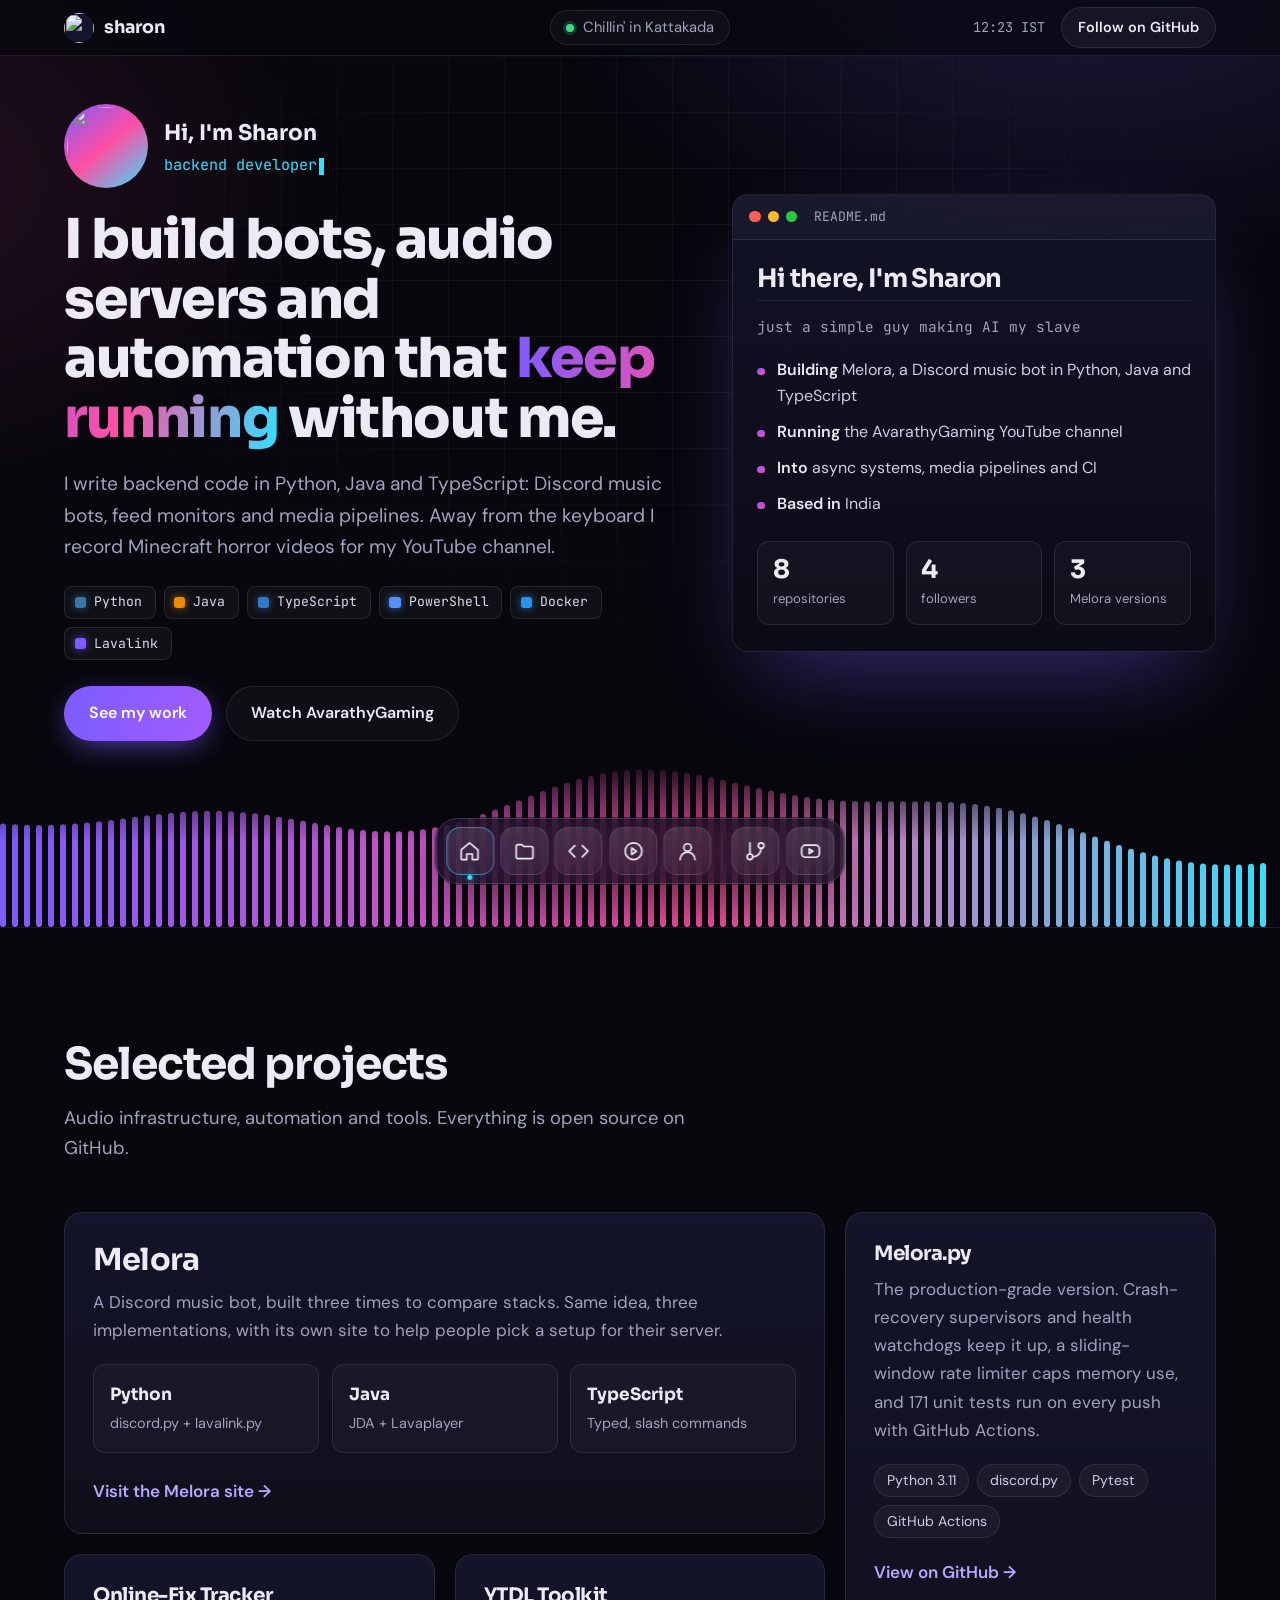
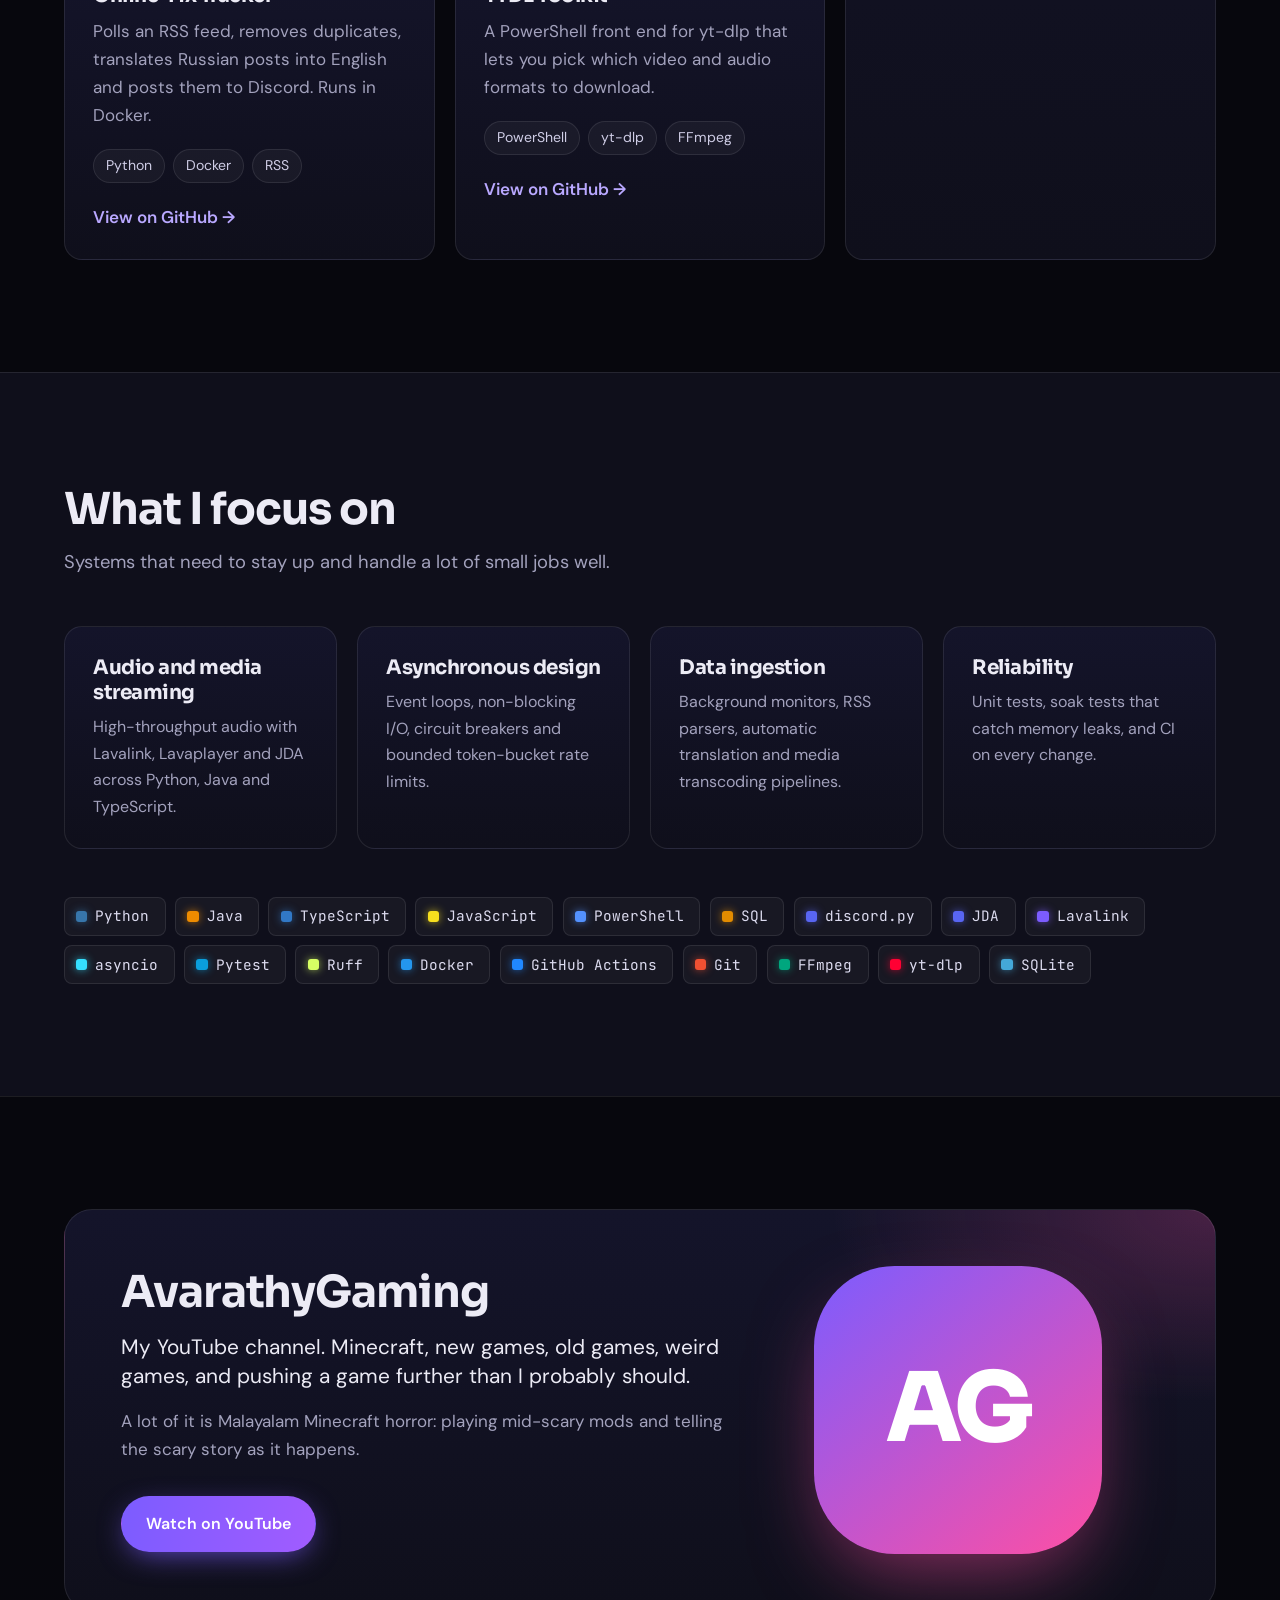
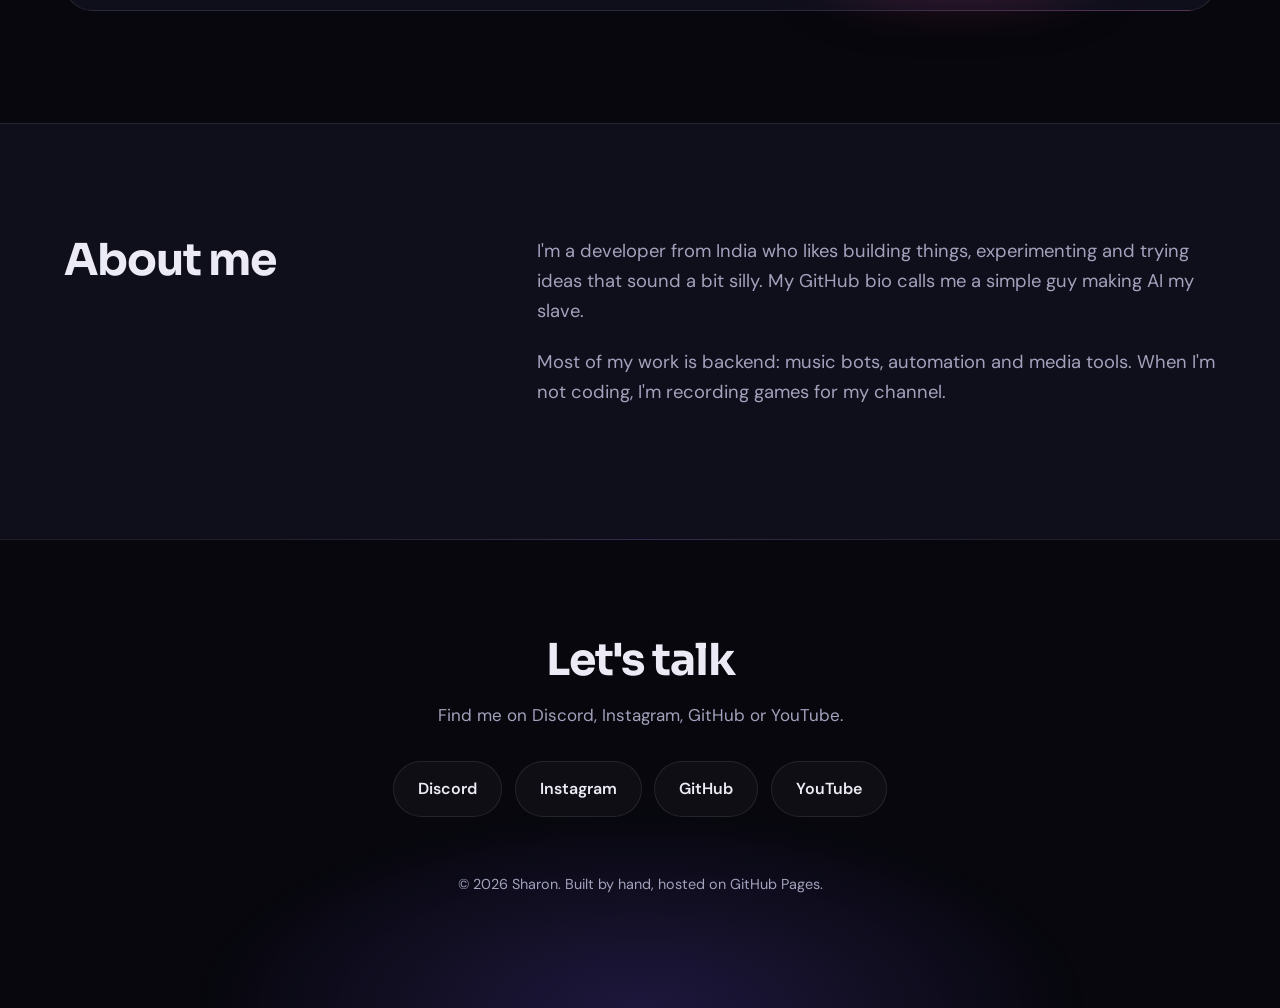
==== commit c8b806dc: "Add dock, top bar and README-style hero Co-Authored-By: Claude Sonnet 5.5 <noreply@anthropic.com> Cl" ====
--- a/index.html
+++ b/index.html
@@ -12,51 +12,82 @@
   <link rel="icon" href="https://avatars.githubusercontent.com/u/253408985?s=64&v=4">
   <link rel="preconnect" href="https://fonts.googleapis.com">
   <link rel="preconnect" href="https://fonts.gstatic.com" crossorigin>
-  <link href="https://fonts.googleapis.com/css2?family=DM+Sans:opsz,wght@9..40,400;9..40,500;9..40,600&family=Sora:wght@500;700;800&display=swap" rel="stylesheet">
+  <link href="https://fonts.googleapis.com/css2?family=DM+Sans:opsz,wght@9..40,400;9..40,500;9..40,600&family=JetBrains+Mono:wght@400;500&family=Sora:wght@500;700;800&display=swap" rel="stylesheet">
   <link rel="stylesheet" href="style.css">
 </head>
 <body>
   <a class="skip" href="#projects">Skip to projects</a>
 
-  <header class="site-header">
+  <!-- Top bar -->
+  <header class="topbar">
     <div class="wrap bar">
-      <a class="brand" href="#top" aria-label="Sharon, home">
-        <img src="https://avatars.githubusercontent.com/u/253408985?s=80&v=4" alt="" width="32" height="32">
+      <a class="brand" href="#top" aria-label="Sharon, back to top">
+        <img src="https://avatars.githubusercontent.com/u/253408985?s=80&v=4" alt="" width="30" height="30">
         <span>sharon</span>
       </a>
-      <nav aria-label="Main">
-        <a href="#projects">Projects</a>
-        <a href="#focus">Focus</a>
-        <a href="#channel">Channel</a>
-        <a href="#about">About</a>
-      </nav>
-      <a class="btn btn-small" href="https://github.com/Sharon-ctl">GitHub</a>
+      <p class="status" aria-label="Status"><span class="dot" aria-hidden="true"></span>Chillin' in Kattakada</p>
+      <div class="bar-right">
+        <time id="clock" class="clock" aria-label="Local time in India">--:-- IST</time>
+        <a class="btn btn-small" href="https://github.com/Sharon-ctl">Follow on GitHub</a>
+      </div>
     </div>
+    <div class="progress" id="progress" aria-hidden="true"></div>
   </header>
 
   <main id="top">
-    <section class="hero">
-      <div class="wrap">
-        <p class="pill"><span class="dot" aria-hidden="true"></span>Based in India</p>
-        <h1>I build bots, audio servers and automation that <span class="grad">keep running</span> without me.</h1>
-        <p class="lede">Hi, I'm Sharon. I write backend code in Python, Java and TypeScript: Discord music bots, feed monitors and media pipelines. I also make Minecraft horror videos on YouTube.</p>
-        <div class="actions">
-          <a class="btn btn-primary" href="#projects">See my work</a>
-          <a class="btn btn-ghost" href="https://www.youtube.com/@AvarathyGaming">Watch AvarathyGaming</a>
-        </div>
+    <!-- Hero -->
+    <section class="hero" id="home">
+      <div class="grid-bg" aria-hidden="true"></div>
+      <div class="wrap hero-grid">
+        <div class="hero-copy">
+          <div class="who">
+            <img class="avatar" src="https://avatars.githubusercontent.com/u/253408985?s=240&v=4" alt="" width="84" height="84">
+            <div>
+              <p class="hello">Hi, I'm Sharon</p>
+              <p class="roles"><span id="role">backend developer</span><span class="caret" aria-hidden="true"></span></p>
+            </div>
+          </div>
+          <h1>I build bots, audio servers and automation that <span class="grad">keep running</span> without me.</h1>
+          <p class="lede">I write backend code in Python, Java and TypeScript: Discord music bots, feed monitors and media pipelines. Away from the keyboard I record Minecraft horror videos for my YouTube channel.</p>
+
+          <ul class="badges" aria-label="Main technologies">
+            <li><i style="--c:#3776ab"></i>Python</li>
+            <li><i style="--c:#ed8b00"></i>Java</li>
+            <li><i style="--c:#3178c6"></i>TypeScript</li>
+            <li><i style="--c:#5391fe"></i>PowerShell</li>
+            <li><i style="--c:#2496ed"></i>Docker</li>
+            <li><i style="--c:#7c5cff"></i>Lavalink</li>
+          </ul>
+
+          <div class="actions">
+            <a class="btn btn-primary" href="#projects">See my work</a>
+            <a class="btn btn-ghost" href="https://www.youtube.com/@AvarathyGaming">Watch AvarathyGaming</a>
+          </div>
+        </div>
+
+        <aside class="window" aria-label="About Sharon">
+          <div class="window-bar" aria-hidden="true"><i></i><i></i><i></i><span>README.md</span></div>
+          <div class="window-body">
+            <h2 class="readme-h">Hi there, I'm Sharon</h2>
+            <p class="readme-sub">just a simple guy making AI my slave</p>
+            <ul class="readme-list">
+              <li><b>Building</b> Melora, a Discord music bot in Python, Java and TypeScript</li>
+              <li><b>Running</b> the AvarathyGaming YouTube channel</li>
+              <li><b>Into</b> async systems, media pipelines and CI</li>
+              <li><b>Based in</b> India</li>
+            </ul>
+            <div class="mini-stats">
+              <div><strong>8</strong><span>repositories</span></div>
+              <div><strong>4</strong><span>followers</span></div>
+              <div><strong>3</strong><span>Melora versions</span></div>
+            </div>
+          </div>
+        </aside>
       </div>
       <canvas id="eq" aria-hidden="true"></canvas>
     </section>
 
-    <section class="stats" aria-label="At a glance">
-      <div class="wrap stat-row">
-        <div><strong>8</strong><span>public repositories</span></div>
-        <div><strong>3</strong><span>languages for one bot</span></div>
-        <div><strong>171</strong><span>automated tests in Melora.py</span></div>
-        <div><strong>24/7</strong><span>unattended operation by design</span></div>
-      </div>
-    </section>
-
+    <!-- Projects -->
     <section class="section" id="projects" aria-labelledby="projects-h">
       <div class="wrap">
         <div class="head">
@@ -100,6 +131,7 @@
       </div>
     </section>
 
+    <!-- Focus and stack -->
     <section class="section alt" id="focus" aria-labelledby="focus-h">
       <div class="wrap">
         <div class="head">
@@ -114,15 +146,16 @@
         </div>
 
         <div class="stack" aria-label="Tools">
-          <ul class="chips big">
-            <li>Python</li><li>Java</li><li>TypeScript</li><li>JavaScript</li><li>PowerShell</li><li>SQL</li>
-            <li>discord.py</li><li>JDA</li><li>Lavalink</li><li>asyncio</li><li>Pytest</li><li>Ruff</li>
-            <li>Docker</li><li>GitHub Actions</li><li>Git</li><li>FFmpeg</li><li>yt-dlp</li><li>SQLite</li>
+          <ul class="badges big">
+            <li><i style="--c:#3776ab"></i>Python</li><li><i style="--c:#ed8b00"></i>Java</li><li><i style="--c:#3178c6"></i>TypeScript</li><li><i style="--c:#f7df1e"></i>JavaScript</li><li><i style="--c:#5391fe"></i>PowerShell</li><li><i style="--c:#e38c00"></i>SQL</li>
+            <li><i style="--c:#5865f2"></i>discord.py</li><li><i style="--c:#5865f2"></i>JDA</li><li><i style="--c:#7c5cff"></i>Lavalink</li><li><i style="--c:#35e0ff"></i>asyncio</li><li><i style="--c:#0a9edc"></i>Pytest</li><li><i style="--c:#d7ff64"></i>Ruff</li>
+            <li><i style="--c:#2496ed"></i>Docker</li><li><i style="--c:#2088ff"></i>GitHub Actions</li><li><i style="--c:#f05032"></i>Git</li><li><i style="--c:#00a67e"></i>FFmpeg</li><li><i style="--c:#ff0033"></i>yt-dlp</li><li><i style="--c:#44a8d8"></i>SQLite</li>
           </ul>
         </div>
       </div>
     </section>
 
+    <!-- Channel -->
     <section class="section" id="channel" aria-labelledby="channel-h">
       <div class="wrap">
         <div class="channel-card">
@@ -137,6 +170,7 @@
       </div>
     </section>
 
+    <!-- About -->
     <section class="section alt" id="about" aria-labelledby="about-h">
       <div class="wrap about">
         <h2 id="about-h">About me</h2>
@@ -162,6 +196,32 @@
     </div>
   </footer>
 
+  <!-- Dock -->
+  <nav class="dock" id="dock" aria-label="Sections">
+    <a href="#home" data-label="Home" data-target="home" aria-label="Home">
+      <svg viewBox="0 0 24 24" aria-hidden="true"><path d="M3 10.5 12 3l9 7.5V20a1 1 0 0 1-1 1h-5v-6H9v6H4a1 1 0 0 1-1-1z"/></svg>
+    </a>
+    <a href="#projects" data-label="Projects" data-target="projects" aria-label="Projects">
+      <svg viewBox="0 0 24 24" aria-hidden="true"><path d="M3 7a2 2 0 0 1 2-2h4l2 2h8a2 2 0 0 1 2 2v9a2 2 0 0 1-2 2H5a2 2 0 0 1-2-2z"/></svg>
+    </a>
+    <a href="#focus" data-label="Focus and stack" data-target="focus" aria-label="Focus and stack">
+      <svg viewBox="0 0 24 24" aria-hidden="true"><path d="m16 18 6-6-6-6M8 6l-6 6 6 6"/></svg>
+    </a>
+    <a href="#channel" data-label="YouTube channel" data-target="channel" aria-label="YouTube channel">
+      <svg viewBox="0 0 24 24" aria-hidden="true"><circle cx="12" cy="12" r="9"/><path d="m10 8.5 5 3.5-5 3.5z"/></svg>
+    </a>
+    <a href="#about" data-label="About me" data-target="about" aria-label="About me">
+      <svg viewBox="0 0 24 24" aria-hidden="true"><circle cx="12" cy="8" r="4"/><path d="M4 21a8 8 0 0 1 16 0"/></svg>
+    </a>
+    <span class="dock-sep" aria-hidden="true"></span>
+    <a href="https://github.com/Sharon-ctl" data-label="GitHub" aria-label="GitHub">
+      <svg viewBox="0 0 24 24" aria-hidden="true"><path d="M6 3v12"/><circle cx="18" cy="6" r="3"/><circle cx="6" cy="18" r="3"/><path d="M18 9a9 9 0 0 1-9 9"/></svg>
+    </a>
+    <a href="https://www.youtube.com/@AvarathyGaming" data-label="Open YouTube" aria-label="Open YouTube">
+      <svg viewBox="0 0 24 24" aria-hidden="true"><rect x="2.5" y="5.5" width="19" height="13" rx="4"/><path d="m10.5 9.5 4 2.5-4 2.5z"/></svg>
+    </a>
+  </nav>
+
   <script src="script.js"></script>
 </body>
 </html>
--- a/style.css
+++ b/style.css
@@ -10,7 +10,9 @@
   --cyan: #35e0ff;
   --display: "Sora", system-ui, sans-serif;
   --body: "DM Sans", system-ui, sans-serif;
+  --mono: "JetBrains Mono", ui-monospace, monospace;
   --radius: 18px;
+  --bar-h: 3.5rem;
 }
 
 * { box-sizing: border-box; }
@@ -26,9 +28,7 @@
 }
 body::before {
   content: "";
-  position: fixed;
-  inset: 0;
-  z-index: -1;
+  position: fixed; inset: 0; z-index: -1;
   background:
     radial-gradient(60rem 40rem at 85% -10%, rgba(124, 92, 255, .22), transparent 60%),
     radial-gradient(50rem 35rem at -10% 20%, rgba(255, 79, 163, .12), transparent 60%);
@@ -58,51 +58,77 @@
 .btn-primary:hover { box-shadow: 0 12px 36px -8px rgba(124, 92, 255, 1); }
 .btn-ghost { border-color: var(--line); background: rgba(255, 255, 255, .03); }
 .btn-ghost:hover { border-color: rgba(255, 255, 255, .25); background: rgba(255, 255, 255, .07); }
-.btn-small { padding: .5rem 1.1rem; font-size: .95rem; border-color: var(--line); background: rgba(255, 255, 255, .04); }
-
-/* Header */
-.site-header { position: sticky; top: 0; z-index: 50; backdrop-filter: blur(14px); background: rgba(7, 7, 13, .7); border-bottom: 1px solid var(--line); }
-.bar { display: flex; align-items: center; justify-content: space-between; gap: 1rem; height: 4rem; }
-.brand { display: flex; align-items: center; gap: .65rem; text-decoration: none; font-family: var(--display); font-weight: 700; font-size: 1.15rem; }
-.brand img { border-radius: 50%; }
-.bar nav { display: flex; gap: 1.75rem; }
-.bar nav a { text-decoration: none; color: var(--muted); font-weight: 500; transition: color .15s; }
-.bar nav a:hover { color: var(--text); }
+.btn-small { padding: .45rem 1rem; font-size: .9rem; border-color: var(--line); background: rgba(255, 255, 255, .05); }
+
+/* Top bar */
+.topbar { position: fixed; top: 0; left: 0; right: 0; z-index: 60; height: var(--bar-h); backdrop-filter: blur(16px) saturate(1.4); background: rgba(7, 7, 13, .72); border-bottom: 1px solid var(--line); }
+.bar { display: grid; grid-template-columns: 1fr auto 1fr; align-items: center; height: 100%; gap: 1rem; }
+.brand { display: flex; align-items: center; gap: .65rem; text-decoration: none; font-family: var(--display); font-weight: 700; font-size: 1.1rem; justify-self: start; }
+.brand img { border-radius: 50%; background: var(--surface-2); }
+.status { display: flex; align-items: center; gap: .6rem; margin: 0; font-size: .92rem; color: var(--muted); padding: .25rem .9rem; border: 1px solid var(--line); border-radius: 999px; background: rgba(255, 255, 255, .03); }
+.dot { width: .5rem; height: .5rem; border-radius: 50%; background: #3ddc84; box-shadow: 0 0 0 3px rgba(61, 220, 132, .2); }
+.bar-right { display: flex; align-items: center; gap: 1rem; justify-self: end; }
+.clock { font-family: var(--mono); font-size: .85rem; color: var(--muted); }
+.progress { position: absolute; left: 0; bottom: -1px; height: 2px; width: var(--p, 0%); background: linear-gradient(90deg, var(--violet), var(--pink), var(--cyan)); }
 
 /* Hero */
-.hero { position: relative; padding: clamp(4rem, 10vw, 7.5rem) 0 0; overflow: hidden; }
-.pill { display: inline-flex; align-items: center; gap: .6rem; margin: 0 0 1.75rem; padding: .4rem 1rem; border: 1px solid var(--line); border-radius: 999px; background: rgba(255, 255, 255, .04); color: var(--muted); font-size: .95rem; }
-.dot { width: .55rem; height: .55rem; border-radius: 50%; background: #3ddc84; box-shadow: 0 0 0 4px rgba(61, 220, 132, .18); }
-.hero h1 { font-size: clamp(2.4rem, 6.4vw, 5rem); line-height: 1.04; font-weight: 800; max-width: 17ch; }
-.lede { max-width: 54ch; margin: 1.75rem 0 2.25rem; font-size: clamp(1.1rem, 1.6vw, 1.3rem); color: var(--muted); }
+.hero { position: relative; min-height: 100svh; padding: calc(var(--bar-h) + clamp(1.5rem, 4vw, 3rem)) 0 0; overflow: hidden; display: flex; flex-direction: column; }
+.grid-bg { position: absolute; inset: 0; z-index: 0; pointer-events: none;
+  background-image: linear-gradient(var(--line) 1px, transparent 1px), linear-gradient(90deg, var(--line) 1px, transparent 1px);
+  background-size: 56px 56px;
+  -webkit-mask-image: radial-gradient(ellipse 70% 60% at 50% 30%, #000 20%, transparent 75%);
+  mask-image: radial-gradient(ellipse 70% 60% at 50% 30%, #000 20%, transparent 75%);
+  opacity: .5; }
+.hero-grid { position: relative; z-index: 1; display: grid; grid-template-columns: 1.25fr 1fr; gap: clamp(2rem, 5vw, 4rem); align-items: center; flex: 1; padding-bottom: 1rem; }
+
+.who { display: flex; align-items: center; gap: 1rem; margin-bottom: 1.4rem; }
+.avatar { border-radius: 50%; width: 84px; height: 84px; background: var(--surface-2); padding: 3px; background-image: linear-gradient(140deg, var(--violet), var(--pink), var(--cyan)); }
+.hello { margin: 0; font-family: var(--display); font-weight: 700; font-size: 1.35rem; }
+.roles { margin: .1rem 0 0; font-family: var(--mono); font-size: .95rem; color: var(--cyan); min-height: 1.6em; }
+.caret { display: inline-block; width: .55ch; height: 1.1em; margin-left: 2px; vertical-align: text-bottom; background: var(--cyan); animation: blink 1s steps(1) infinite; }
+@keyframes blink { 50% { opacity: 0; } }
+
+.hero h1 { font-size: clamp(2.1rem, 4.3vw, 3.5rem); line-height: 1.08; font-weight: 800; max-width: 20ch; }
+.lede { max-width: 54ch; margin: 1.25rem 0 1.4rem; font-size: clamp(1.05rem, 1.5vw, 1.2rem); color: var(--muted); }
 .actions { display: flex; flex-wrap: wrap; gap: .9rem; }
-#eq { display: block; width: 100%; height: clamp(160px, 24vw, 260px); margin-top: clamp(2rem, 5vw, 3.5rem); -webkit-mask-image: linear-gradient(to bottom, transparent, #000 40%); mask-image: linear-gradient(to bottom, transparent, #000 40%); }
-
-/* Stats */
-.stats { border-block: 1px solid var(--line); background: rgba(255, 255, 255, .02); }
-.stat-row { display: grid; grid-template-columns: repeat(4, 1fr); }
-.stat-row div { padding: 2rem 1.5rem; border-left: 1px solid var(--line); }
-.stat-row div:first-child { border-left: 0; padding-left: 0; }
-.stat-row strong { display: block; font-family: var(--display); font-size: clamp(1.9rem, 4vw, 2.8rem); line-height: 1.1; }
-.stat-row span { color: var(--muted); font-size: .95rem; }
+
+/* README-style badges */
+.badges { list-style: none; margin: 0 0 1.6rem; padding: 0; display: flex; flex-wrap: wrap; gap: .5rem; }
+.badges li { display: inline-flex; align-items: center; gap: .5rem; padding: .3rem .8rem .3rem .6rem; border: 1px solid var(--line); border-radius: 8px; font-family: var(--mono); font-size: .82rem; color: #dcdbef; background: rgba(255, 255, 255, .04); }
+.badges i { width: .7rem; height: .7rem; border-radius: 3px; background: var(--c); box-shadow: 0 0 10px -1px var(--c); }
+.badges.big { margin: 0; gap: .6rem; }
+.badges.big li { font-size: .9rem; padding: .4rem .95rem .4rem .7rem; }
+
+/* README window */
+.window { border: 1px solid var(--line); border-radius: 16px; background: linear-gradient(180deg, rgba(20, 20, 42, .9), rgba(12, 12, 24, .9)); box-shadow: 0 40px 90px -30px rgba(124, 92, 255, .45); overflow: hidden; }
+.window-bar { display: flex; align-items: center; gap: .45rem; padding: .7rem 1rem; border-bottom: 1px solid var(--line); background: rgba(255, 255, 255, .03); }
+.window-bar i { width: .7rem; height: .7rem; border-radius: 50%; background: #ff5f57; }
+.window-bar i:nth-child(2) { background: #febc2e; }
+.window-bar i:nth-child(3) { background: #28c840; }
+.window-bar span { margin-left: .6rem; font-family: var(--mono); font-size: .82rem; color: var(--muted); }
+.window-body { padding: 1.5rem 1.5rem 1.6rem; }
+.readme-h { font-size: 1.6rem; padding-bottom: .5rem; border-bottom: 1px solid var(--line); }
+.readme-sub { margin: .9rem 0 1.1rem; font-family: var(--mono); font-size: .9rem; color: var(--muted); }
+.readme-list { list-style: none; margin: 0 0 1.5rem; padding: 0; display: grid; gap: .6rem; font-size: 1rem; }
+.readme-list li { padding-left: 1.2rem; position: relative; color: #cfcee4; }
+.readme-list li::before { content: ""; position: absolute; left: 0; top: .7em; width: .45rem; height: .45rem; border-radius: 50%; background: linear-gradient(140deg, var(--violet), var(--pink)); }
+.readme-list b { color: var(--text); font-weight: 600; }
+.mini-stats { display: grid; grid-template-columns: repeat(3, 1fr); gap: .75rem; }
+.mini-stats div { padding: .8rem .9rem; border: 1px solid var(--line); border-radius: 12px; background: rgba(255, 255, 255, .03); }
+.mini-stats strong { display: block; font-family: var(--display); font-size: 1.6rem; line-height: 1.1; }
+.mini-stats span { font-size: .82rem; color: var(--muted); }
+
+#eq { position: relative; z-index: 1; display: block; width: 100%; height: clamp(110px, 14vw, 170px); -webkit-mask-image: linear-gradient(to bottom, transparent, #000 50%); mask-image: linear-gradient(to bottom, transparent, #000 50%); }
 
 /* Sections */
-.section { padding: clamp(4rem, 9vw, 7rem) 0; }
-.section.alt { background: var(--surface); border-block: 1px solid var(--line); }
+.section { padding: clamp(4rem, 9vw, 7rem) 0; border-top: 1px solid var(--line); }
+.section.alt { background: var(--surface); }
 .head { max-width: 40rem; margin-bottom: 3rem; }
 .head p { color: var(--muted); margin: .9rem 0 0; font-size: 1.15rem; }
 
 /* Cards */
-.card {
-  position: relative; overflow: hidden;
-  padding: 1.75rem; border: 1px solid var(--line); border-radius: var(--radius);
-  background: linear-gradient(180deg, var(--surface-2), var(--surface));
-  transition: border-color .2s, transform .2s;
-}
-.card::before {
-  content: ""; position: absolute; inset: 0; pointer-events: none; opacity: 0; transition: opacity .25s;
-  background: radial-gradient(420px circle at var(--mx, 50%) var(--my, 50%), rgba(124, 92, 255, .2), transparent 45%);
-}
+.card { position: relative; overflow: hidden; padding: 1.75rem; border: 1px solid var(--line); border-radius: var(--radius); background: linear-gradient(180deg, var(--surface-2), var(--surface)); transition: border-color .2s; }
+.card::before { content: ""; position: absolute; inset: 0; pointer-events: none; opacity: 0; transition: opacity .25s; background: radial-gradient(420px circle at var(--mx, 50%) var(--my, 50%), rgba(124, 92, 255, .2), transparent 45%); }
 .card:hover { border-color: rgba(124, 92, 255, .5); }
 .card:hover::before { opacity: 1; }
 .card > * { position: relative; }
@@ -129,15 +155,9 @@
 .grid4 { display: grid; grid-template-columns: repeat(4, 1fr); gap: 1.25rem; }
 .grid4 .card p { margin: 0; font-size: 1rem; }
 .stack { margin-top: 3rem; }
-.chips.big { margin: 0; gap: .6rem; }
-.chips.big li { padding: .45rem 1rem; font-size: .95rem; }
 
 /* Channel */
-.channel-card {
-  display: grid; grid-template-columns: 1.5fr 1fr; gap: 2rem; align-items: center;
-  padding: clamp(1.75rem, 5vw, 3.5rem); border: 1px solid var(--line); border-radius: 28px;
-  background: radial-gradient(40rem 20rem at 100% 0%, rgba(255, 79, 163, .22), transparent 60%), linear-gradient(180deg, var(--surface-2), var(--surface));
-}
+.channel-card { display: grid; grid-template-columns: 1.5fr 1fr; gap: 2rem; align-items: center; padding: clamp(1.75rem, 5vw, 3.5rem); border: 1px solid var(--line); border-radius: 28px; background: radial-gradient(40rem 20rem at 100% 0%, rgba(255, 79, 163, .22), transparent 60%), linear-gradient(180deg, var(--surface-2), var(--surface)); }
 .channel-card h2 { margin-bottom: 1rem; }
 .channel-lead { font-size: 1.3rem; line-height: 1.4; margin: 0 0 1rem; }
 .channel-card p { color: var(--muted); }
@@ -150,17 +170,27 @@
 .about { display: grid; grid-template-columns: 1fr 1.6fr; gap: 3rem; }
 .about p { margin: 0 0 1.25rem; color: var(--muted); font-size: 1.15rem; max-width: 60ch; }
 
-/* Footer */
-.site-footer { padding: clamp(4rem, 8vw, 6rem) 0 2.5rem; text-align: center; background: radial-gradient(40rem 18rem at 50% 100%, rgba(124, 92, 255, .2), transparent 70%); }
+/* Footer: bottom padding leaves room for the dock */
+.site-footer { padding: clamp(4rem, 8vw, 6rem) 0 7rem; text-align: center; border-top: 1px solid var(--line); background: radial-gradient(40rem 18rem at 50% 100%, rgba(124, 92, 255, .2), transparent 70%); }
 .site-footer p { color: var(--muted); margin: 1rem 0 2rem; }
 .links { list-style: none; margin: 0; padding: 0; display: flex; flex-wrap: wrap; gap: .8rem; justify-content: center; }
 .site-footer .small { margin: 3.5rem 0 0; font-size: .9rem; }
 
+/* Dock */
+.dock { position: fixed; left: 50%; bottom: 1rem; transform: translateX(-50%); z-index: 70; display: flex; align-items: flex-end; gap: .4rem; padding: .5rem .6rem; border: 1px solid rgba(255, 255, 255, .14); border-radius: 22px; background: rgba(18, 18, 34, .72); backdrop-filter: blur(18px) saturate(1.5); box-shadow: 0 20px 60px -10px rgba(0, 0, 0, .8), 0 0 0 1px rgba(0, 0, 0, .4); max-width: calc(100vw - 1rem); }
+.dock a { --s: 1; position: relative; width: 3rem; height: 3rem; flex: none; display: grid; place-items: center; border-radius: 14px; color: var(--text); text-decoration: none; background: linear-gradient(160deg, rgba(255, 255, 255, .12), rgba(255, 255, 255, .04)); border: 1px solid rgba(255, 255, 255, .1); margin-inline: calc((var(--s) - 1) * 1.5rem); transform: scale(var(--s)); transform-origin: 50% 100%; transition: transform .12s ease-out, margin .12s ease-out, background .15s; }
+.dock a:hover { background: linear-gradient(160deg, rgba(124, 92, 255, .5), rgba(255, 79, 163, .3)); }
+.dock svg { width: 1.4rem; height: 1.4rem; fill: none; stroke: currentColor; stroke-width: 1.8; stroke-linecap: round; stroke-linejoin: round; }
+.dock a::after { content: attr(data-label); position: absolute; bottom: calc(100% + .6rem); left: 50%; transform: translateX(-50%) scale(calc(1 / var(--s))); transform-origin: 50% 100%; white-space: nowrap; padding: .3rem .7rem; border-radius: 8px; font-size: .82rem; font-weight: 500; background: #1c1c33; border: 1px solid var(--line); color: var(--text); opacity: 0; pointer-events: none; transition: opacity .12s; }
+.dock a:hover::after, .dock a:focus-visible::after { opacity: 1; }
+.dock a.active::before { content: ""; position: absolute; bottom: -.38rem; left: 50%; width: .3rem; height: .3rem; margin-left: -.15rem; border-radius: 50%; background: var(--cyan); box-shadow: 0 0 8px var(--cyan); }
+.dock a.active { border-color: rgba(53, 224, 255, .5); }
+.dock-sep { width: 1px; align-self: stretch; margin: .3rem .2rem; background: var(--line); }
+
 @media (max-width: 900px) {
-  .bar nav { display: none; }
-  .stat-row { grid-template-columns: repeat(2, 1fr); }
-  .stat-row div:nth-child(3) { border-left: 0; padding-left: 0; }
-  .stat-row div:nth-child(n+3) { border-top: 1px solid var(--line); }
+  .hero-grid { grid-template-columns: 1fr; }
+  .status { display: none; }
+  .bar { grid-template-columns: 1fr auto; }
   .bento { grid-template-columns: 1fr; }
   .bento .feature, .bento .tall, .bento .card:nth-child(3), .bento .card:nth-child(4) { grid-column: auto; grid-row: auto; }
   .versions { grid-template-columns: 1fr; }
@@ -170,9 +200,14 @@
 }
 @media (max-width: 560px) {
   .grid4 { grid-template-columns: 1fr; }
+  .clock { display: none; }
+  .dock a { width: 2.6rem; height: 2.6rem; }
+  .dock { gap: .25rem; padding: .4rem .45rem; }
+  .mini-stats { grid-template-columns: 1fr; }
 }
 @media (prefers-reduced-motion: reduce) {
   html { scroll-behavior: auto; }
-  .btn, .card, .card::before, .link::after { transition: none; }
+  .btn, .card, .card::before, .link::after, .dock a { transition: none; }
   .btn:hover { transform: none; }
-}
+  .caret { animation: none; }
+}
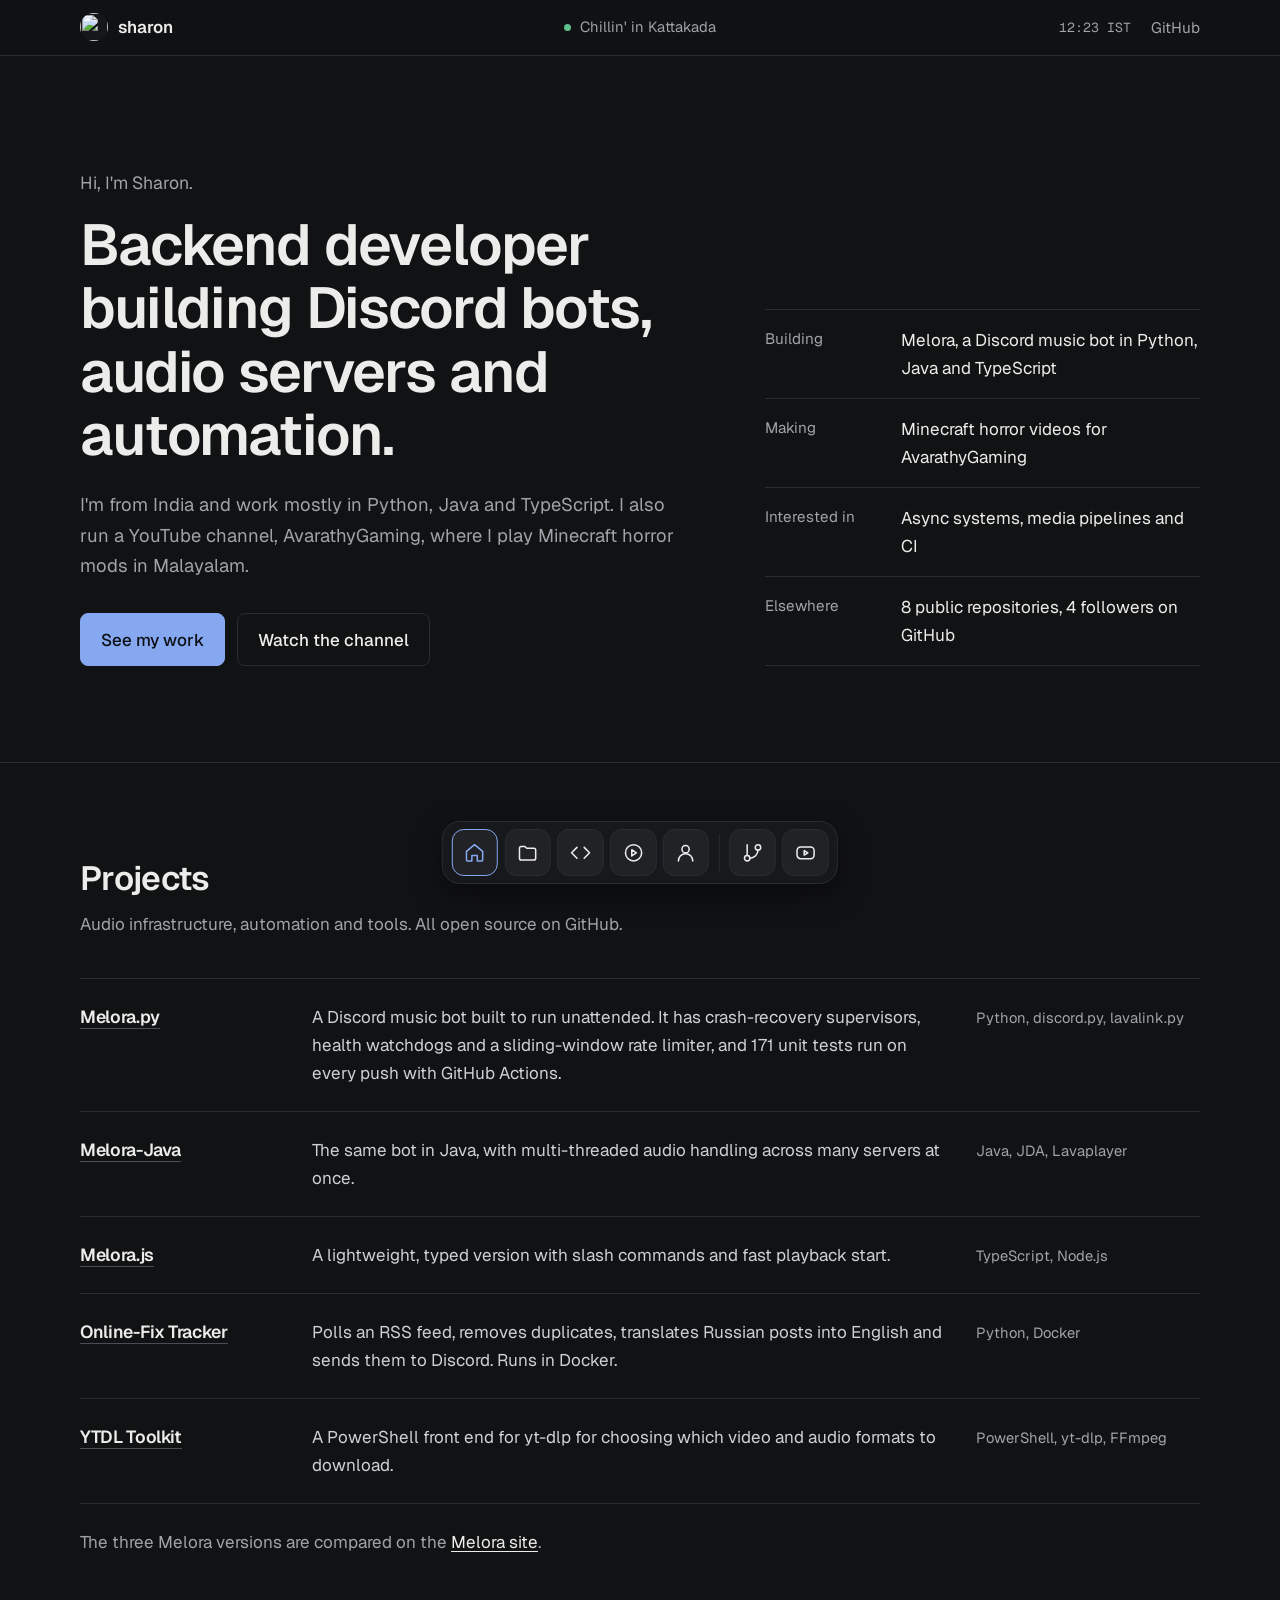
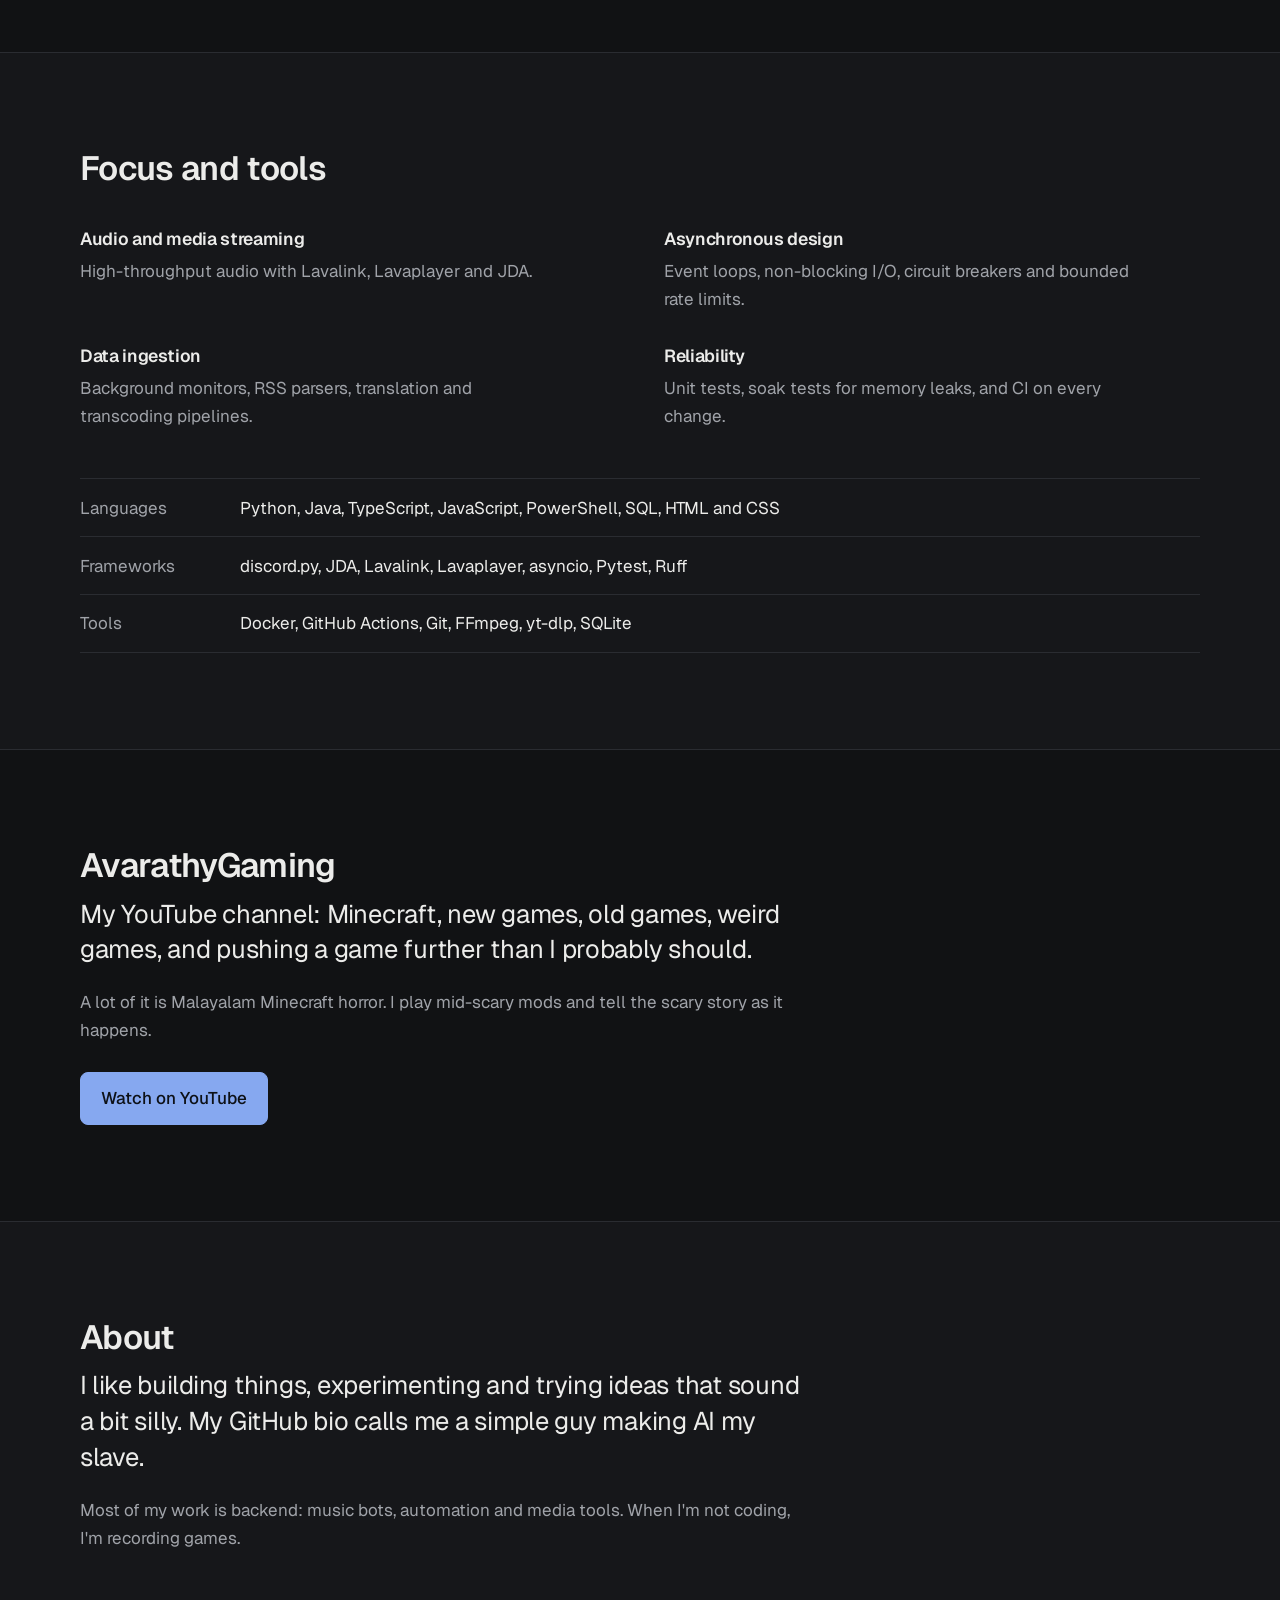
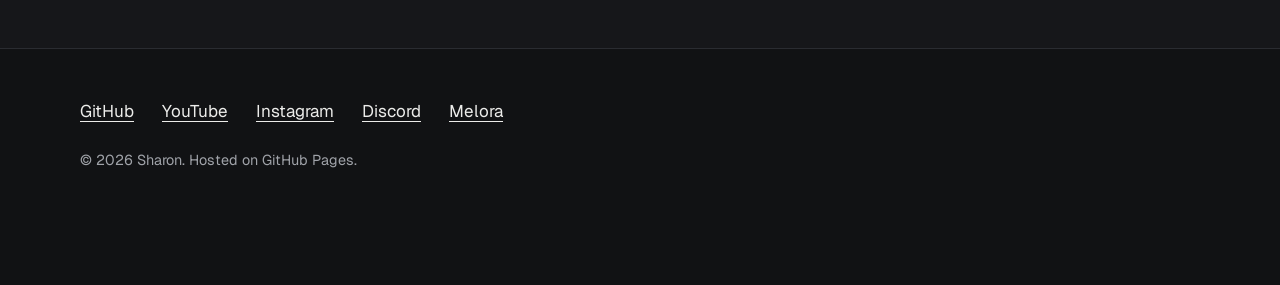
==== commit b2086bf5: "Simplify design: calmer palette, plainer layout, keep dock and top bar Co-Authored-By: Claude Sonnet" ====
--- a/index.html
+++ b/index.html
@@ -3,200 +3,144 @@
 <head>
   <meta charset="utf-8">
   <meta name="viewport" content="width=device-width, initial-scale=1">
-  <title>Sharon | Backend, bots and media pipelines</title>
-  <meta name="description" content="Sharon builds Discord music bots, audio servers, feed monitors and media pipelines in Python, Java and TypeScript. Also runs the AvarathyGaming YouTube channel.">
-  <meta property="og:title" content="Sharon | Backend, bots and media pipelines">
+  <title>Sharon | Backend developer</title>
+  <meta name="description" content="Sharon is a backend developer building Discord music bots, audio servers and automation in Python, Java and TypeScript. Also runs the AvarathyGaming YouTube channel.">
+  <meta property="og:title" content="Sharon | Backend developer">
   <meta property="og:description" content="Discord music bots, audio servers and automation in Python, Java and TypeScript.">
   <meta property="og:image" content="https://avatars.githubusercontent.com/u/253408985?v=4">
-  <meta name="theme-color" content="#07070d">
+  <meta name="theme-color" content="#111214">
   <link rel="icon" href="https://avatars.githubusercontent.com/u/253408985?s=64&v=4">
   <link rel="preconnect" href="https://fonts.googleapis.com">
   <link rel="preconnect" href="https://fonts.gstatic.com" crossorigin>
-  <link href="https://fonts.googleapis.com/css2?family=DM+Sans:opsz,wght@9..40,400;9..40,500;9..40,600&family=JetBrains+Mono:wght@400;500&family=Sora:wght@500;700;800&display=swap" rel="stylesheet">
+  <link href="https://fonts.googleapis.com/css2?family=Geist:wght@400;500;600;700&family=Geist+Mono:wght@400;500&display=swap" rel="stylesheet">
   <link rel="stylesheet" href="style.css">
 </head>
 <body>
   <a class="skip" href="#projects">Skip to projects</a>
 
-  <!-- Top bar -->
   <header class="topbar">
     <div class="wrap bar">
-      <a class="brand" href="#top" aria-label="Sharon, back to top">
-        <img src="https://avatars.githubusercontent.com/u/253408985?s=80&v=4" alt="" width="30" height="30">
+      <a class="brand" href="#home" aria-label="Sharon, back to top">
+        <img src="https://avatars.githubusercontent.com/u/253408985?s=80&v=4" alt="" width="28" height="28">
         <span>sharon</span>
       </a>
-      <p class="status" aria-label="Status"><span class="dot" aria-hidden="true"></span>Chillin' in Kattakada</p>
+      <p class="status"><span class="dot" aria-hidden="true"></span>Chillin' in Kattakada</p>
       <div class="bar-right">
         <time id="clock" class="clock" aria-label="Local time in India">--:-- IST</time>
-        <a class="btn btn-small" href="https://github.com/Sharon-ctl">Follow on GitHub</a>
+        <a class="bar-link" href="https://github.com/Sharon-ctl">GitHub</a>
       </div>
     </div>
     <div class="progress" id="progress" aria-hidden="true"></div>
   </header>
 
-  <main id="top">
-    <!-- Hero -->
+  <main>
     <section class="hero" id="home">
-      <div class="grid-bg" aria-hidden="true"></div>
       <div class="wrap hero-grid">
         <div class="hero-copy">
-          <div class="who">
-            <img class="avatar" src="https://avatars.githubusercontent.com/u/253408985?s=240&v=4" alt="" width="84" height="84">
-            <div>
-              <p class="hello">Hi, I'm Sharon</p>
-              <p class="roles"><span id="role">backend developer</span><span class="caret" aria-hidden="true"></span></p>
-            </div>
-          </div>
-          <h1>I build bots, audio servers and automation that <span class="grad">keep running</span> without me.</h1>
-          <p class="lede">I write backend code in Python, Java and TypeScript: Discord music bots, feed monitors and media pipelines. Away from the keyboard I record Minecraft horror videos for my YouTube channel.</p>
-
-          <ul class="badges" aria-label="Main technologies">
-            <li><i style="--c:#3776ab"></i>Python</li>
-            <li><i style="--c:#ed8b00"></i>Java</li>
-            <li><i style="--c:#3178c6"></i>TypeScript</li>
-            <li><i style="--c:#5391fe"></i>PowerShell</li>
-            <li><i style="--c:#2496ed"></i>Docker</li>
-            <li><i style="--c:#7c5cff"></i>Lavalink</li>
-          </ul>
-
+          <p class="hello">Hi, I'm Sharon.</p>
+          <h1>Backend developer building Discord bots, audio servers and automation.</h1>
+          <p class="lede">I'm from India and work mostly in Python, Java and TypeScript. I also run a YouTube channel, AvarathyGaming, where I play Minecraft horror mods in Malayalam.</p>
           <div class="actions">
             <a class="btn btn-primary" href="#projects">See my work</a>
-            <a class="btn btn-ghost" href="https://www.youtube.com/@AvarathyGaming">Watch AvarathyGaming</a>
+            <a class="btn" href="https://www.youtube.com/@AvarathyGaming">Watch the channel</a>
           </div>
         </div>
 
-        <aside class="window" aria-label="About Sharon">
-          <div class="window-bar" aria-hidden="true"><i></i><i></i><i></i><span>README.md</span></div>
-          <div class="window-body">
-            <h2 class="readme-h">Hi there, I'm Sharon</h2>
-            <p class="readme-sub">just a simple guy making AI my slave</p>
-            <ul class="readme-list">
-              <li><b>Building</b> Melora, a Discord music bot in Python, Java and TypeScript</li>
-              <li><b>Running</b> the AvarathyGaming YouTube channel</li>
-              <li><b>Into</b> async systems, media pipelines and CI</li>
-              <li><b>Based in</b> India</li>
-            </ul>
-            <div class="mini-stats">
-              <div><strong>8</strong><span>repositories</span></div>
-              <div><strong>4</strong><span>followers</span></div>
-              <div><strong>3</strong><span>Melora versions</span></div>
-            </div>
-          </div>
-        </aside>
-      </div>
-      <canvas id="eq" aria-hidden="true"></canvas>
-    </section>
-
-    <!-- Projects -->
-    <section class="section" id="projects" aria-labelledby="projects-h">
-      <div class="wrap">
-        <div class="head">
-          <h2 id="projects-h">Selected projects</h2>
-          <p>Audio infrastructure, automation and tools. Everything is open source on GitHub.</p>
-        </div>
-
-        <div class="bento">
-          <article class="card feature">
-            <h3>Melora</h3>
-            <p>A Discord music bot, built three times to compare stacks. Same idea, three implementations, with its own site to help people pick a setup for their server.</p>
-            <div class="versions">
-              <a href="https://github.com/Sharon-ctl/Melora.py"><strong>Python</strong><span>discord.py + lavalink.py</span></a>
-              <a href="https://github.com/Sharon-ctl/Melora-Java"><strong>Java</strong><span>JDA + Lavaplayer</span></a>
-              <a href="https://github.com/Sharon-ctl/Melora.js"><strong>TypeScript</strong><span>Typed, slash commands</span></a>
-            </div>
-            <a class="link" href="https://melora-info.vercel.app/">Visit the Melora site</a>
-          </article>
-
-          <article class="card tall">
-            <h3>Melora.py</h3>
-            <p>The production-grade version. Crash-recovery supervisors and health watchdogs keep it up, a sliding-window rate limiter caps memory use, and 171 unit tests run on every push with GitHub Actions.</p>
-            <ul class="chips"><li>Python 3.11</li><li>discord.py</li><li>Pytest</li><li>GitHub Actions</li></ul>
-            <a class="link" href="https://github.com/Sharon-ctl/Melora.py">View on GitHub</a>
-          </article>
-
-          <article class="card">
-            <h3>Online-Fix Tracker</h3>
-            <p>Polls an RSS feed, removes duplicates, translates Russian posts into English and posts them to Discord. Runs in Docker.</p>
-            <ul class="chips"><li>Python</li><li>Docker</li><li>RSS</li></ul>
-            <a class="link" href="https://github.com/Sharon-ctl/Online-fix-request-sending-dc-bot">View on GitHub</a>
-          </article>
-
-          <article class="card">
-            <h3>YTDL Toolkit</h3>
-            <p>A PowerShell front end for yt-dlp that lets you pick which video and audio formats to download.</p>
-            <ul class="chips"><li>PowerShell</li><li>yt-dlp</li><li>FFmpeg</li></ul>
-            <a class="link" href="https://github.com/Sharon-ctl/YT-Downloader-">View on GitHub</a>
-          </article>
-        </div>
+        <dl class="now" aria-label="What I'm up to">
+          <div><dt>Building</dt><dd>Melora, a Discord music bot in Python, Java and TypeScript</dd></div>
+          <div><dt>Making</dt><dd>Minecraft horror videos for AvarathyGaming</dd></div>
+          <div><dt>Interested in</dt><dd>Async systems, media pipelines and CI</dd></div>
+          <div><dt>Elsewhere</dt><dd>8 public repositories, 4 followers on GitHub</dd></div>
+        </dl>
       </div>
     </section>
 
-    <!-- Focus and stack -->
-    <section class="section alt" id="focus" aria-labelledby="focus-h">
+    <section class="section" id="projects" aria-labelledby="projects-h">
       <div class="wrap">
-        <div class="head">
-          <h2 id="focus-h">What I focus on</h2>
-          <p>Systems that need to stay up and handle a lot of small jobs well.</p>
-        </div>
-        <div class="grid4">
-          <article class="card"><h3>Audio and media streaming</h3><p>High-throughput audio with Lavalink, Lavaplayer and JDA across Python, Java and TypeScript.</p></article>
-          <article class="card"><h3>Asynchronous design</h3><p>Event loops, non-blocking I/O, circuit breakers and bounded token-bucket rate limits.</p></article>
-          <article class="card"><h3>Data ingestion</h3><p>Background monitors, RSS parsers, automatic translation and media transcoding pipelines.</p></article>
-          <article class="card"><h3>Reliability</h3><p>Unit tests, soak tests that catch memory leaks, and CI on every change.</p></article>
-        </div>
+        <h2 id="projects-h">Projects</h2>
+        <p class="section-note">Audio infrastructure, automation and tools. All open source on GitHub.</p>
 
-        <div class="stack" aria-label="Tools">
-          <ul class="badges big">
-            <li><i style="--c:#3776ab"></i>Python</li><li><i style="--c:#ed8b00"></i>Java</li><li><i style="--c:#3178c6"></i>TypeScript</li><li><i style="--c:#f7df1e"></i>JavaScript</li><li><i style="--c:#5391fe"></i>PowerShell</li><li><i style="--c:#e38c00"></i>SQL</li>
-            <li><i style="--c:#5865f2"></i>discord.py</li><li><i style="--c:#5865f2"></i>JDA</li><li><i style="--c:#7c5cff"></i>Lavalink</li><li><i style="--c:#35e0ff"></i>asyncio</li><li><i style="--c:#0a9edc"></i>Pytest</li><li><i style="--c:#d7ff64"></i>Ruff</li>
-            <li><i style="--c:#2496ed"></i>Docker</li><li><i style="--c:#2088ff"></i>GitHub Actions</li><li><i style="--c:#f05032"></i>Git</li><li><i style="--c:#00a67e"></i>FFmpeg</li><li><i style="--c:#ff0033"></i>yt-dlp</li><li><i style="--c:#44a8d8"></i>SQLite</li>
-          </ul>
-        </div>
+        <ul class="rows">
+          <li>
+            <h3><a href="https://github.com/Sharon-ctl/Melora.py">Melora.py</a></h3>
+            <div>
+              <p>A Discord music bot built to run unattended. It has crash-recovery supervisors, health watchdogs and a sliding-window rate limiter, and 171 unit tests run on every push with GitHub Actions.</p>
+            </div>
+            <p class="meta">Python, discord.py, lavalink.py</p>
+          </li>
+          <li>
+            <h3><a href="https://github.com/Sharon-ctl/Melora-Java">Melora-Java</a></h3>
+            <div><p>The same bot in Java, with multi-threaded audio handling across many servers at once.</p></div>
+            <p class="meta">Java, JDA, Lavaplayer</p>
+          </li>
+          <li>
+            <h3><a href="https://github.com/Sharon-ctl/Melora.js">Melora.js</a></h3>
+            <div><p>A lightweight, typed version with slash commands and fast playback start.</p></div>
+            <p class="meta">TypeScript, Node.js</p>
+          </li>
+          <li>
+            <h3><a href="https://github.com/Sharon-ctl/Online-fix-request-sending-dc-bot">Online-Fix Tracker</a></h3>
+            <div><p>Polls an RSS feed, removes duplicates, translates Russian posts into English and sends them to Discord. Runs in Docker.</p></div>
+            <p class="meta">Python, Docker</p>
+          </li>
+          <li>
+            <h3><a href="https://github.com/Sharon-ctl/YT-Downloader-">YTDL Toolkit</a></h3>
+            <div><p>A PowerShell front end for yt-dlp for choosing which video and audio formats to download.</p></div>
+            <p class="meta">PowerShell, yt-dlp, FFmpeg</p>
+          </li>
+        </ul>
+        <p class="after">The three Melora versions are compared on the <a href="https://melora-info.vercel.app/">Melora site</a>.</p>
       </div>
     </section>
 
-    <!-- Channel -->
-    <section class="section" id="channel" aria-labelledby="channel-h">
+    <section class="section alt" id="focus" aria-labelledby="focus-h">
       <div class="wrap">
-        <div class="channel-card">
-          <div>
-            <h2 id="channel-h">AvarathyGaming</h2>
-            <p class="channel-lead">My YouTube channel. Minecraft, new games, old games, weird games, and pushing a game further than I probably should.</p>
-            <p>A lot of it is Malayalam Minecraft horror: playing mid-scary mods and telling the scary story as it happens.</p>
-            <a class="btn btn-primary" href="https://www.youtube.com/@AvarathyGaming">Watch on YouTube</a>
-          </div>
-          <div class="channel-art" aria-hidden="true"><span>AG</span></div>
+        <h2 id="focus-h">Focus and tools</h2>
+        <div class="focus">
+          <div><h3>Audio and media streaming</h3><p>High-throughput audio with Lavalink, Lavaplayer and JDA.</p></div>
+          <div><h3>Asynchronous design</h3><p>Event loops, non-blocking I/O, circuit breakers and bounded rate limits.</p></div>
+          <div><h3>Data ingestion</h3><p>Background monitors, RSS parsers, translation and transcoding pipelines.</p></div>
+          <div><h3>Reliability</h3><p>Unit tests, soak tests for memory leaks, and CI on every change.</p></div>
         </div>
+        <dl class="stack">
+          <div><dt>Languages</dt><dd>Python, Java, TypeScript, JavaScript, PowerShell, SQL, HTML and CSS</dd></div>
+          <div><dt>Frameworks</dt><dd>discord.py, JDA, Lavalink, Lavaplayer, asyncio, Pytest, Ruff</dd></div>
+          <div><dt>Tools</dt><dd>Docker, GitHub Actions, Git, FFmpeg, yt-dlp, SQLite</dd></div>
+        </dl>
       </div>
     </section>
 
-    <!-- About -->
+    <section class="section" id="channel" aria-labelledby="channel-h">
+      <div class="wrap narrow">
+        <h2 id="channel-h">AvarathyGaming</h2>
+        <p class="big">My YouTube channel: Minecraft, new games, old games, weird games, and pushing a game further than I probably should.</p>
+        <p class="plain">A lot of it is Malayalam Minecraft horror. I play mid-scary mods and tell the scary story as it happens.</p>
+        <a class="btn btn-primary" href="https://www.youtube.com/@AvarathyGaming">Watch on YouTube</a>
+      </div>
+    </section>
+
     <section class="section alt" id="about" aria-labelledby="about-h">
-      <div class="wrap about">
-        <h2 id="about-h">About me</h2>
-        <div>
-          <p>I'm a developer from India who likes building things, experimenting and trying ideas that sound a bit silly. My GitHub bio calls me a simple guy making AI my slave.</p>
-          <p>Most of my work is backend: music bots, automation and media tools. When I'm not coding, I'm recording games for my channel.</p>
-        </div>
+      <div class="wrap narrow">
+        <h2 id="about-h">About</h2>
+        <p class="big">I like building things, experimenting and trying ideas that sound a bit silly. My GitHub bio calls me a simple guy making AI my slave.</p>
+        <p class="plain">Most of my work is backend: music bots, automation and media tools. When I'm not coding, I'm recording games.</p>
       </div>
     </section>
   </main>
 
   <footer class="site-footer">
     <div class="wrap">
-      <h2>Let's talk</h2>
-      <p>Find me on Discord, Instagram, GitHub or YouTube.</p>
       <ul class="links">
-        <li><a class="btn btn-ghost" href="https://discord.com/invite/KUAVNSJtu5">Discord</a></li>
-        <li><a class="btn btn-ghost" href="https://instagram.com/sharon__y_">Instagram</a></li>
-        <li><a class="btn btn-ghost" href="https://github.com/Sharon-ctl">GitHub</a></li>
-        <li><a class="btn btn-ghost" href="https://www.youtube.com/@AvarathyGaming">YouTube</a></li>
+        <li><a href="https://github.com/Sharon-ctl">GitHub</a></li>
+        <li><a href="https://www.youtube.com/@AvarathyGaming">YouTube</a></li>
+        <li><a href="https://instagram.com/sharon__y_">Instagram</a></li>
+        <li><a href="https://discord.com/invite/KUAVNSJtu5">Discord</a></li>
+        <li><a href="https://melora-info.vercel.app/">Melora</a></li>
       </ul>
-      <p class="small">© 2026 Sharon. Built by hand, hosted on GitHub Pages.</p>
+      <p class="small">© 2026 Sharon. Hosted on GitHub Pages.</p>
     </div>
   </footer>
 
-  <!-- Dock -->
   <nav class="dock" id="dock" aria-label="Sections">
     <a href="#home" data-label="Home" data-target="home" aria-label="Home">
       <svg viewBox="0 0 24 24" aria-hidden="true"><path d="M3 10.5 12 3l9 7.5V20a1 1 0 0 1-1 1h-5v-6H9v6H4a1 1 0 0 1-1-1z"/></svg>
@@ -204,20 +148,20 @@
     <a href="#projects" data-label="Projects" data-target="projects" aria-label="Projects">
       <svg viewBox="0 0 24 24" aria-hidden="true"><path d="M3 7a2 2 0 0 1 2-2h4l2 2h8a2 2 0 0 1 2 2v9a2 2 0 0 1-2 2H5a2 2 0 0 1-2-2z"/></svg>
     </a>
-    <a href="#focus" data-label="Focus and stack" data-target="focus" aria-label="Focus and stack">
+    <a href="#focus" data-label="Focus and tools" data-target="focus" aria-label="Focus and tools">
       <svg viewBox="0 0 24 24" aria-hidden="true"><path d="m16 18 6-6-6-6M8 6l-6 6 6 6"/></svg>
     </a>
-    <a href="#channel" data-label="YouTube channel" data-target="channel" aria-label="YouTube channel">
+    <a href="#channel" data-label="Channel" data-target="channel" aria-label="Channel">
       <svg viewBox="0 0 24 24" aria-hidden="true"><circle cx="12" cy="12" r="9"/><path d="m10 8.5 5 3.5-5 3.5z"/></svg>
     </a>
-    <a href="#about" data-label="About me" data-target="about" aria-label="About me">
+    <a href="#about" data-label="About" data-target="about" aria-label="About">
       <svg viewBox="0 0 24 24" aria-hidden="true"><circle cx="12" cy="8" r="4"/><path d="M4 21a8 8 0 0 1 16 0"/></svg>
     </a>
     <span class="dock-sep" aria-hidden="true"></span>
     <a href="https://github.com/Sharon-ctl" data-label="GitHub" aria-label="GitHub">
       <svg viewBox="0 0 24 24" aria-hidden="true"><path d="M6 3v12"/><circle cx="18" cy="6" r="3"/><circle cx="6" cy="18" r="3"/><path d="M18 9a9 9 0 0 1-9 9"/></svg>
     </a>
-    <a href="https://www.youtube.com/@AvarathyGaming" data-label="Open YouTube" aria-label="Open YouTube">
+    <a href="https://www.youtube.com/@AvarathyGaming" data-label="YouTube" aria-label="YouTube">
       <svg viewBox="0 0 24 24" aria-hidden="true"><rect x="2.5" y="5.5" width="19" height="13" rx="4"/><path d="m10.5 9.5 4 2.5-4 2.5z"/></svg>
     </a>
   </nav>
--- a/style.css
+++ b/style.css
@@ -1,213 +1,129 @@
 :root {
-  --bg: #07070d;
-  --surface: #0f0f1b;
-  --surface-2: #14142a;
-  --line: rgba(255, 255, 255, .09);
-  --text: #ecebf5;
-  --muted: #a3a2bd;
-  --violet: #7c5cff;
-  --pink: #ff4fa3;
-  --cyan: #35e0ff;
-  --display: "Sora", system-ui, sans-serif;
-  --body: "DM Sans", system-ui, sans-serif;
-  --mono: "JetBrains Mono", ui-monospace, monospace;
-  --radius: 18px;
+  --bg: #111214;
+  --bg-2: #16171a;
+  --line: #2a2c31;
+  --text: #ececea;
+  --muted: #a0a3a9;
+  --accent: #86a8f0;
+  --font: "Geist", system-ui, -apple-system, "Segoe UI", sans-serif;
+  --mono: "Geist Mono", ui-monospace, monospace;
   --bar-h: 3.5rem;
 }
 
 * { box-sizing: border-box; }
-html { scroll-behavior: smooth; scroll-padding-top: 5rem; }
+html { scroll-behavior: smooth; scroll-padding-top: 4.5rem; }
 body {
   margin: 0;
   background: var(--bg);
   color: var(--text);
-  font-family: var(--body);
+  font-family: var(--font);
   font-size: 1.0625rem;
   line-height: 1.65;
   -webkit-font-smoothing: antialiased;
 }
-body::before {
-  content: "";
-  position: fixed; inset: 0; z-index: -1;
-  background:
-    radial-gradient(60rem 40rem at 85% -10%, rgba(124, 92, 255, .22), transparent 60%),
-    radial-gradient(50rem 35rem at -10% 20%, rgba(255, 79, 163, .12), transparent 60%);
-}
 a { color: inherit; }
 img { display: block; }
-:focus-visible { outline: 3px solid var(--cyan); outline-offset: 3px; border-radius: 6px; }
+:focus-visible { outline: 2px solid var(--accent); outline-offset: 3px; border-radius: 4px; }
 
-.skip { position: absolute; left: -999px; top: .5rem; background: #fff; color: #000; padding: .5rem 1rem; z-index: 100; border-radius: 6px; }
+.skip { position: absolute; left: -999px; top: .5rem; background: var(--text); color: var(--bg); padding: .5rem 1rem; z-index: 100; border-radius: 4px; }
 .skip:focus { left: .5rem; }
-.wrap { width: min(72rem, 100% - 2.5rem); margin-inline: auto; }
+.wrap { width: min(70rem, 100% - 2.5rem); margin-inline: auto; }
+.wrap.narrow > * { max-width: 46rem; }
 
-h1, h2, h3 { font-family: var(--display); letter-spacing: -0.025em; margin: 0; }
-h2 { font-size: clamp(1.9rem, 4vw, 2.75rem); line-height: 1.1; }
-h3 { font-size: 1.25rem; line-height: 1.25; margin-bottom: .6rem; }
-.grad { background: linear-gradient(100deg, var(--violet), var(--pink) 55%, var(--cyan)); -webkit-background-clip: text; background-clip: text; color: transparent; }
+h1, h2, h3 { margin: 0; font-weight: 600; letter-spacing: -0.02em; }
+h2 { font-size: clamp(1.6rem, 3vw, 2.1rem); line-height: 1.15; margin-bottom: .75rem; }
+h3 { font-size: 1.1rem; line-height: 1.3; }
 
 /* Buttons */
-.btn {
-  display: inline-flex; align-items: center; justify-content: center;
-  padding: .85rem 1.5rem; border-radius: 999px;
-  font-weight: 600; text-decoration: none; font-size: 1rem;
-  border: 1px solid transparent; transition: transform .15s, background .15s, border-color .15s, box-shadow .15s;
-}
-.btn:hover { transform: translateY(-2px); }
-.btn-primary { background: linear-gradient(100deg, var(--violet), #a15cff); color: #fff; box-shadow: 0 8px 30px -8px rgba(124, 92, 255, .8); }
-.btn-primary:hover { box-shadow: 0 12px 36px -8px rgba(124, 92, 255, 1); }
-.btn-ghost { border-color: var(--line); background: rgba(255, 255, 255, .03); }
-.btn-ghost:hover { border-color: rgba(255, 255, 255, .25); background: rgba(255, 255, 255, .07); }
-.btn-small { padding: .45rem 1rem; font-size: .9rem; border-color: var(--line); background: rgba(255, 255, 255, .05); }
+.btn { display: inline-flex; align-items: center; padding: .7rem 1.25rem; border: 1px solid var(--line); border-radius: 8px; font-weight: 500; text-decoration: none; transition: background .15s, border-color .15s; }
+.btn:hover { border-color: #4a4d55; background: #1b1c20; }
+.btn-primary { background: var(--accent); border-color: var(--accent); color: #0d1117; }
+.btn-primary:hover { background: #a3bdf5; border-color: #a3bdf5; }
 
 /* Top bar */
-.topbar { position: fixed; top: 0; left: 0; right: 0; z-index: 60; height: var(--bar-h); backdrop-filter: blur(16px) saturate(1.4); background: rgba(7, 7, 13, .72); border-bottom: 1px solid var(--line); }
+.topbar { position: fixed; inset: 0 0 auto 0; z-index: 60; height: var(--bar-h); background: rgba(17, 18, 20, .92); border-bottom: 1px solid var(--line); }
 .bar { display: grid; grid-template-columns: 1fr auto 1fr; align-items: center; height: 100%; gap: 1rem; }
-.brand { display: flex; align-items: center; gap: .65rem; text-decoration: none; font-family: var(--display); font-weight: 700; font-size: 1.1rem; justify-self: start; }
-.brand img { border-radius: 50%; background: var(--surface-2); }
-.status { display: flex; align-items: center; gap: .6rem; margin: 0; font-size: .92rem; color: var(--muted); padding: .25rem .9rem; border: 1px solid var(--line); border-radius: 999px; background: rgba(255, 255, 255, .03); }
-.dot { width: .5rem; height: .5rem; border-radius: 50%; background: #3ddc84; box-shadow: 0 0 0 3px rgba(61, 220, 132, .2); }
-.bar-right { display: flex; align-items: center; gap: 1rem; justify-self: end; }
-.clock { font-family: var(--mono); font-size: .85rem; color: var(--muted); }
-.progress { position: absolute; left: 0; bottom: -1px; height: 2px; width: var(--p, 0%); background: linear-gradient(90deg, var(--violet), var(--pink), var(--cyan)); }
+.brand { display: inline-flex; align-items: center; gap: .6rem; text-decoration: none; font-weight: 600; justify-self: start; }
+.brand img { border-radius: 50%; background: var(--bg-2); }
+.status { display: flex; align-items: center; gap: .55rem; margin: 0; font-size: .92rem; color: var(--muted); }
+.dot { width: .45rem; height: .45rem; border-radius: 50%; background: #5fbf8a; }
+.bar-right { display: flex; align-items: center; gap: 1.25rem; justify-self: end; }
+.clock { font-family: var(--mono); font-size: .82rem; color: var(--muted); }
+.bar-link { text-decoration: none; font-size: .95rem; color: var(--muted); }
+.bar-link:hover { color: var(--text); }
+.progress { position: absolute; left: 0; bottom: -1px; height: 1px; width: var(--p, 0%); background: var(--accent); }
 
 /* Hero */
-.hero { position: relative; min-height: 100svh; padding: calc(var(--bar-h) + clamp(1.5rem, 4vw, 3rem)) 0 0; overflow: hidden; display: flex; flex-direction: column; }
-.grid-bg { position: absolute; inset: 0; z-index: 0; pointer-events: none;
-  background-image: linear-gradient(var(--line) 1px, transparent 1px), linear-gradient(90deg, var(--line) 1px, transparent 1px);
-  background-size: 56px 56px;
-  -webkit-mask-image: radial-gradient(ellipse 70% 60% at 50% 30%, #000 20%, transparent 75%);
-  mask-image: radial-gradient(ellipse 70% 60% at 50% 30%, #000 20%, transparent 75%);
-  opacity: .5; }
-.hero-grid { position: relative; z-index: 1; display: grid; grid-template-columns: 1.25fr 1fr; gap: clamp(2rem, 5vw, 4rem); align-items: center; flex: 1; padding-bottom: 1rem; }
+.hero { padding: calc(var(--bar-h) + clamp(3rem, 9vw, 7rem)) 0 clamp(3rem, 8vw, 6rem); }
+.hero-grid { display: grid; grid-template-columns: 1.4fr 1fr; gap: clamp(2rem, 6vw, 5rem); align-items: end; }
+.hello { margin: 0 0 1rem; color: var(--muted); font-size: 1.1rem; }
+.hero h1 { font-size: clamp(2.1rem, 4.6vw, 3.6rem); line-height: 1.1; font-weight: 600; max-width: 20ch; }
+.lede { max-width: 52ch; margin: 1.5rem 0 2rem; color: var(--muted); font-size: 1.15rem; }
+.actions { display: flex; flex-wrap: wrap; gap: .75rem; }
 
-.who { display: flex; align-items: center; gap: 1rem; margin-bottom: 1.4rem; }
-.avatar { border-radius: 50%; width: 84px; height: 84px; background: var(--surface-2); padding: 3px; background-image: linear-gradient(140deg, var(--violet), var(--pink), var(--cyan)); }
-.hello { margin: 0; font-family: var(--display); font-weight: 700; font-size: 1.35rem; }
-.roles { margin: .1rem 0 0; font-family: var(--mono); font-size: .95rem; color: var(--cyan); min-height: 1.6em; }
-.caret { display: inline-block; width: .55ch; height: 1.1em; margin-left: 2px; vertical-align: text-bottom; background: var(--cyan); animation: blink 1s steps(1) infinite; }
-@keyframes blink { 50% { opacity: 0; } }
-
-.hero h1 { font-size: clamp(2.1rem, 4.3vw, 3.5rem); line-height: 1.08; font-weight: 800; max-width: 20ch; }
-.lede { max-width: 54ch; margin: 1.25rem 0 1.4rem; font-size: clamp(1.05rem, 1.5vw, 1.2rem); color: var(--muted); }
-.actions { display: flex; flex-wrap: wrap; gap: .9rem; }
-
-/* README-style badges */
-.badges { list-style: none; margin: 0 0 1.6rem; padding: 0; display: flex; flex-wrap: wrap; gap: .5rem; }
-.badges li { display: inline-flex; align-items: center; gap: .5rem; padding: .3rem .8rem .3rem .6rem; border: 1px solid var(--line); border-radius: 8px; font-family: var(--mono); font-size: .82rem; color: #dcdbef; background: rgba(255, 255, 255, .04); }
-.badges i { width: .7rem; height: .7rem; border-radius: 3px; background: var(--c); box-shadow: 0 0 10px -1px var(--c); }
-.badges.big { margin: 0; gap: .6rem; }
-.badges.big li { font-size: .9rem; padding: .4rem .95rem .4rem .7rem; }
-
-/* README window */
-.window { border: 1px solid var(--line); border-radius: 16px; background: linear-gradient(180deg, rgba(20, 20, 42, .9), rgba(12, 12, 24, .9)); box-shadow: 0 40px 90px -30px rgba(124, 92, 255, .45); overflow: hidden; }
-.window-bar { display: flex; align-items: center; gap: .45rem; padding: .7rem 1rem; border-bottom: 1px solid var(--line); background: rgba(255, 255, 255, .03); }
-.window-bar i { width: .7rem; height: .7rem; border-radius: 50%; background: #ff5f57; }
-.window-bar i:nth-child(2) { background: #febc2e; }
-.window-bar i:nth-child(3) { background: #28c840; }
-.window-bar span { margin-left: .6rem; font-family: var(--mono); font-size: .82rem; color: var(--muted); }
-.window-body { padding: 1.5rem 1.5rem 1.6rem; }
-.readme-h { font-size: 1.6rem; padding-bottom: .5rem; border-bottom: 1px solid var(--line); }
-.readme-sub { margin: .9rem 0 1.1rem; font-family: var(--mono); font-size: .9rem; color: var(--muted); }
-.readme-list { list-style: none; margin: 0 0 1.5rem; padding: 0; display: grid; gap: .6rem; font-size: 1rem; }
-.readme-list li { padding-left: 1.2rem; position: relative; color: #cfcee4; }
-.readme-list li::before { content: ""; position: absolute; left: 0; top: .7em; width: .45rem; height: .45rem; border-radius: 50%; background: linear-gradient(140deg, var(--violet), var(--pink)); }
-.readme-list b { color: var(--text); font-weight: 600; }
-.mini-stats { display: grid; grid-template-columns: repeat(3, 1fr); gap: .75rem; }
-.mini-stats div { padding: .8rem .9rem; border: 1px solid var(--line); border-radius: 12px; background: rgba(255, 255, 255, .03); }
-.mini-stats strong { display: block; font-family: var(--display); font-size: 1.6rem; line-height: 1.1; }
-.mini-stats span { font-size: .82rem; color: var(--muted); }
-
-#eq { position: relative; z-index: 1; display: block; width: 100%; height: clamp(110px, 14vw, 170px); -webkit-mask-image: linear-gradient(to bottom, transparent, #000 50%); mask-image: linear-gradient(to bottom, transparent, #000 50%); }
+.now { margin: 0; border-top: 1px solid var(--line); }
+.now div { display: grid; grid-template-columns: 7.5rem 1fr; gap: 1rem; padding: 1rem 0; border-bottom: 1px solid var(--line); }
+.now dt { color: var(--muted); font-size: .95rem; }
+.now dd { margin: 0; }
 
 /* Sections */
-.section { padding: clamp(4rem, 9vw, 7rem) 0; border-top: 1px solid var(--line); }
-.section.alt { background: var(--surface); }
-.head { max-width: 40rem; margin-bottom: 3rem; }
-.head p { color: var(--muted); margin: .9rem 0 0; font-size: 1.15rem; }
+.section { padding: clamp(3.5rem, 8vw, 6rem) 0; border-top: 1px solid var(--line); }
+.section.alt { background: var(--bg-2); }
+.section-note { margin: 0 0 2.5rem; color: var(--muted); max-width: 52ch; }
 
-/* Cards */
-.card { position: relative; overflow: hidden; padding: 1.75rem; border: 1px solid var(--line); border-radius: var(--radius); background: linear-gradient(180deg, var(--surface-2), var(--surface)); transition: border-color .2s; }
-.card::before { content: ""; position: absolute; inset: 0; pointer-events: none; opacity: 0; transition: opacity .25s; background: radial-gradient(420px circle at var(--mx, 50%) var(--my, 50%), rgba(124, 92, 255, .2), transparent 45%); }
-.card:hover { border-color: rgba(124, 92, 255, .5); }
-.card:hover::before { opacity: 1; }
-.card > * { position: relative; }
-.card p { color: var(--muted); margin: 0 0 1.25rem; }
+/* Project rows */
+.rows { list-style: none; margin: 0; padding: 0; border-top: 1px solid var(--line); }
+.rows li { display: grid; grid-template-columns: 13rem 1fr 14rem; gap: 1.5rem; padding: 1.5rem 0; border-bottom: 1px solid var(--line); align-items: baseline; }
+.rows h3 a { text-decoration: none; border-bottom: 1px solid #4a4d55; transition: border-color .15s; }
+.rows h3 a:hover { border-color: var(--accent); color: var(--accent); }
+.rows p { margin: 0; color: #cfd0d3; max-width: 60ch; }
+.rows .meta { color: var(--muted); font-size: .92rem; }
+.after { margin: 1.5rem 0 0; color: var(--muted); }
+.after a { color: var(--text); text-underline-offset: 3px; }
 
-.bento { display: grid; grid-template-columns: repeat(6, 1fr); gap: 1.25rem; }
-.bento .feature { grid-column: span 4; }
-.bento .tall { grid-column: span 2; grid-row: span 2; }
-.bento .card:nth-child(3), .bento .card:nth-child(4) { grid-column: span 2; }
-.feature h3 { font-size: 1.9rem; }
-.versions { display: grid; grid-template-columns: repeat(3, 1fr); gap: .8rem; margin-bottom: 1.5rem; }
-.versions a { display: flex; flex-direction: column; gap: .15rem; padding: 1rem; border: 1px solid var(--line); border-radius: 12px; background: rgba(255, 255, 255, .03); text-decoration: none; transition: border-color .15s, background .15s; }
-.versions a:hover { border-color: var(--violet); background: rgba(124, 92, 255, .1); }
-.versions strong { font-family: var(--display); }
-.versions span { color: var(--muted); font-size: .9rem; }
+/* Focus */
+.focus { display: grid; grid-template-columns: repeat(2, 1fr); gap: 2rem 3rem; margin: 2.5rem 0 3rem; }
+.focus p { margin: .4rem 0 0; color: var(--muted); max-width: 44ch; }
+.stack { margin: 0; border-top: 1px solid var(--line); }
+.stack div { display: grid; grid-template-columns: 9rem 1fr; gap: 1rem; padding: .9rem 0; border-bottom: 1px solid var(--line); }
+.stack dt { color: var(--muted); }
+.stack dd { margin: 0; }
 
-.chips { list-style: none; margin: 0 0 1.25rem; padding: 0; display: flex; flex-wrap: wrap; gap: .5rem; }
-.chips li { padding: .25rem .75rem; border: 1px solid var(--line); border-radius: 999px; font-size: .88rem; color: #cfcde6; background: rgba(255, 255, 255, .04); }
-.link { font-weight: 600; color: #b9a8ff; text-decoration: none; }
-.link::after { content: " \2192"; transition: margin-left .15s; }
-.link:hover { color: #fff; }
-.link:hover::after { margin-left: .25rem; }
-
-.grid4 { display: grid; grid-template-columns: repeat(4, 1fr); gap: 1.25rem; }
-.grid4 .card p { margin: 0; font-size: 1rem; }
-.stack { margin-top: 3rem; }
-
-/* Channel */
-.channel-card { display: grid; grid-template-columns: 1.5fr 1fr; gap: 2rem; align-items: center; padding: clamp(1.75rem, 5vw, 3.5rem); border: 1px solid var(--line); border-radius: 28px; background: radial-gradient(40rem 20rem at 100% 0%, rgba(255, 79, 163, .22), transparent 60%), linear-gradient(180deg, var(--surface-2), var(--surface)); }
-.channel-card h2 { margin-bottom: 1rem; }
-.channel-lead { font-size: 1.3rem; line-height: 1.4; margin: 0 0 1rem; }
-.channel-card p { color: var(--muted); }
-.channel-card p.channel-lead { color: var(--text); }
-.channel-card .btn { margin-top: 1rem; }
-.channel-art { aspect-ratio: 1; max-width: 18rem; justify-self: center; width: 100%; display: grid; place-items: center; border-radius: 28%; background: linear-gradient(140deg, var(--violet), var(--pink)); box-shadow: 0 30px 80px -20px rgba(255, 79, 163, .55); }
-.channel-art span { font-family: var(--display); font-weight: 800; font-size: clamp(3.5rem, 9vw, 6rem); color: #fff; letter-spacing: -0.05em; }
-
-/* About */
-.about { display: grid; grid-template-columns: 1fr 1.6fr; gap: 3rem; }
-.about p { margin: 0 0 1.25rem; color: var(--muted); font-size: 1.15rem; max-width: 60ch; }
+/* Channel and about */
+.big { font-size: clamp(1.25rem, 2.4vw, 1.6rem); line-height: 1.4; margin: 0 0 1.25rem; letter-spacing: -0.01em; }
+.plain { margin: 0 0 1.75rem; color: var(--muted); }
+#about .plain { margin-bottom: 0; }
 
 /* Footer: bottom padding leaves room for the dock */
-.site-footer { padding: clamp(4rem, 8vw, 6rem) 0 7rem; text-align: center; border-top: 1px solid var(--line); background: radial-gradient(40rem 18rem at 50% 100%, rgba(124, 92, 255, .2), transparent 70%); }
-.site-footer p { color: var(--muted); margin: 1rem 0 2rem; }
-.links { list-style: none; margin: 0; padding: 0; display: flex; flex-wrap: wrap; gap: .8rem; justify-content: center; }
-.site-footer .small { margin: 3.5rem 0 0; font-size: .9rem; }
+.site-footer { padding: 3rem 0 7rem; border-top: 1px solid var(--line); }
+.links { list-style: none; margin: 0 0 1.5rem; padding: 0; display: flex; flex-wrap: wrap; gap: .5rem 1.75rem; }
+.links a { text-underline-offset: 4px; }
+.small { margin: 0; color: var(--muted); font-size: .9rem; }
 
 /* Dock */
-.dock { position: fixed; left: 50%; bottom: 1rem; transform: translateX(-50%); z-index: 70; display: flex; align-items: flex-end; gap: .4rem; padding: .5rem .6rem; border: 1px solid rgba(255, 255, 255, .14); border-radius: 22px; background: rgba(18, 18, 34, .72); backdrop-filter: blur(18px) saturate(1.5); box-shadow: 0 20px 60px -10px rgba(0, 0, 0, .8), 0 0 0 1px rgba(0, 0, 0, .4); max-width: calc(100vw - 1rem); }
-.dock a { --s: 1; position: relative; width: 3rem; height: 3rem; flex: none; display: grid; place-items: center; border-radius: 14px; color: var(--text); text-decoration: none; background: linear-gradient(160deg, rgba(255, 255, 255, .12), rgba(255, 255, 255, .04)); border: 1px solid rgba(255, 255, 255, .1); margin-inline: calc((var(--s) - 1) * 1.5rem); transform: scale(var(--s)); transform-origin: 50% 100%; transition: transform .12s ease-out, margin .12s ease-out, background .15s; }
-.dock a:hover { background: linear-gradient(160deg, rgba(124, 92, 255, .5), rgba(255, 79, 163, .3)); }
-.dock svg { width: 1.4rem; height: 1.4rem; fill: none; stroke: currentColor; stroke-width: 1.8; stroke-linecap: round; stroke-linejoin: round; }
-.dock a::after { content: attr(data-label); position: absolute; bottom: calc(100% + .6rem); left: 50%; transform: translateX(-50%) scale(calc(1 / var(--s))); transform-origin: 50% 100%; white-space: nowrap; padding: .3rem .7rem; border-radius: 8px; font-size: .82rem; font-weight: 500; background: #1c1c33; border: 1px solid var(--line); color: var(--text); opacity: 0; pointer-events: none; transition: opacity .12s; }
+.dock { position: fixed; left: 50%; bottom: 1rem; transform: translateX(-50%); z-index: 70; display: flex; align-items: flex-end; gap: .4rem; padding: .45rem .55rem; border: 1px solid var(--line); border-radius: 18px; background: rgba(24, 25, 28, .94); box-shadow: 0 10px 30px rgba(0, 0, 0, .45); max-width: calc(100vw - 1rem); }
+.dock a { --s: 1; position: relative; width: 2.9rem; height: 2.9rem; flex: none; display: grid; place-items: center; border-radius: 12px; color: var(--text); text-decoration: none; background: #202226; border: 1px solid var(--line); margin-inline: calc((var(--s) - 1) * 1.45rem); transform: scale(var(--s)); transform-origin: 50% 100%; transition: transform .12s ease-out, margin .12s ease-out, background .15s; }
+.dock a:hover { background: #2a2d33; }
+.dock svg { width: 1.35rem; height: 1.35rem; fill: none; stroke: currentColor; stroke-width: 1.7; stroke-linecap: round; stroke-linejoin: round; }
+.dock a::after { content: attr(data-label); position: absolute; bottom: calc(100% + .55rem); left: 50%; transform: translateX(-50%) scale(calc(1 / var(--s))); transform-origin: 50% 100%; white-space: nowrap; padding: .25rem .65rem; border-radius: 6px; font-size: .82rem; background: #26282d; border: 1px solid var(--line); opacity: 0; pointer-events: none; transition: opacity .12s; }
 .dock a:hover::after, .dock a:focus-visible::after { opacity: 1; }
-.dock a.active::before { content: ""; position: absolute; bottom: -.38rem; left: 50%; width: .3rem; height: .3rem; margin-left: -.15rem; border-radius: 50%; background: var(--cyan); box-shadow: 0 0 8px var(--cyan); }
-.dock a.active { border-color: rgba(53, 224, 255, .5); }
+.dock a.active { border-color: var(--accent); color: var(--accent); }
 .dock-sep { width: 1px; align-self: stretch; margin: .3rem .2rem; background: var(--line); }
 
 @media (max-width: 900px) {
-  .hero-grid { grid-template-columns: 1fr; }
+  .hero-grid { grid-template-columns: 1fr; align-items: start; }
   .status { display: none; }
   .bar { grid-template-columns: 1fr auto; }
-  .bento { grid-template-columns: 1fr; }
-  .bento .feature, .bento .tall, .bento .card:nth-child(3), .bento .card:nth-child(4) { grid-column: auto; grid-row: auto; }
-  .versions { grid-template-columns: 1fr; }
-  .grid4 { grid-template-columns: repeat(2, 1fr); }
-  .channel-card, .about { grid-template-columns: 1fr; }
-  .channel-art { max-width: 12rem; justify-self: start; }
+  .rows li { grid-template-columns: 1fr; gap: .4rem; }
+  .focus { grid-template-columns: 1fr; }
 }
 @media (max-width: 560px) {
-  .grid4 { grid-template-columns: 1fr; }
   .clock { display: none; }
-  .dock a { width: 2.6rem; height: 2.6rem; }
+  .now div, .stack div { grid-template-columns: 1fr; gap: .15rem; }
+  .dock a { width: 2.5rem; height: 2.5rem; }
   .dock { gap: .25rem; padding: .4rem .45rem; }
-  .mini-stats { grid-template-columns: 1fr; }
 }
 @media (prefers-reduced-motion: reduce) {
   html { scroll-behavior: auto; }
-  .btn, .card, .card::before, .link::after, .dock a { transition: none; }
-  .btn:hover { transform: none; }
-  .caret { animation: none; }
+  .btn, .rows h3 a, .dock a { transition: none; }
 }
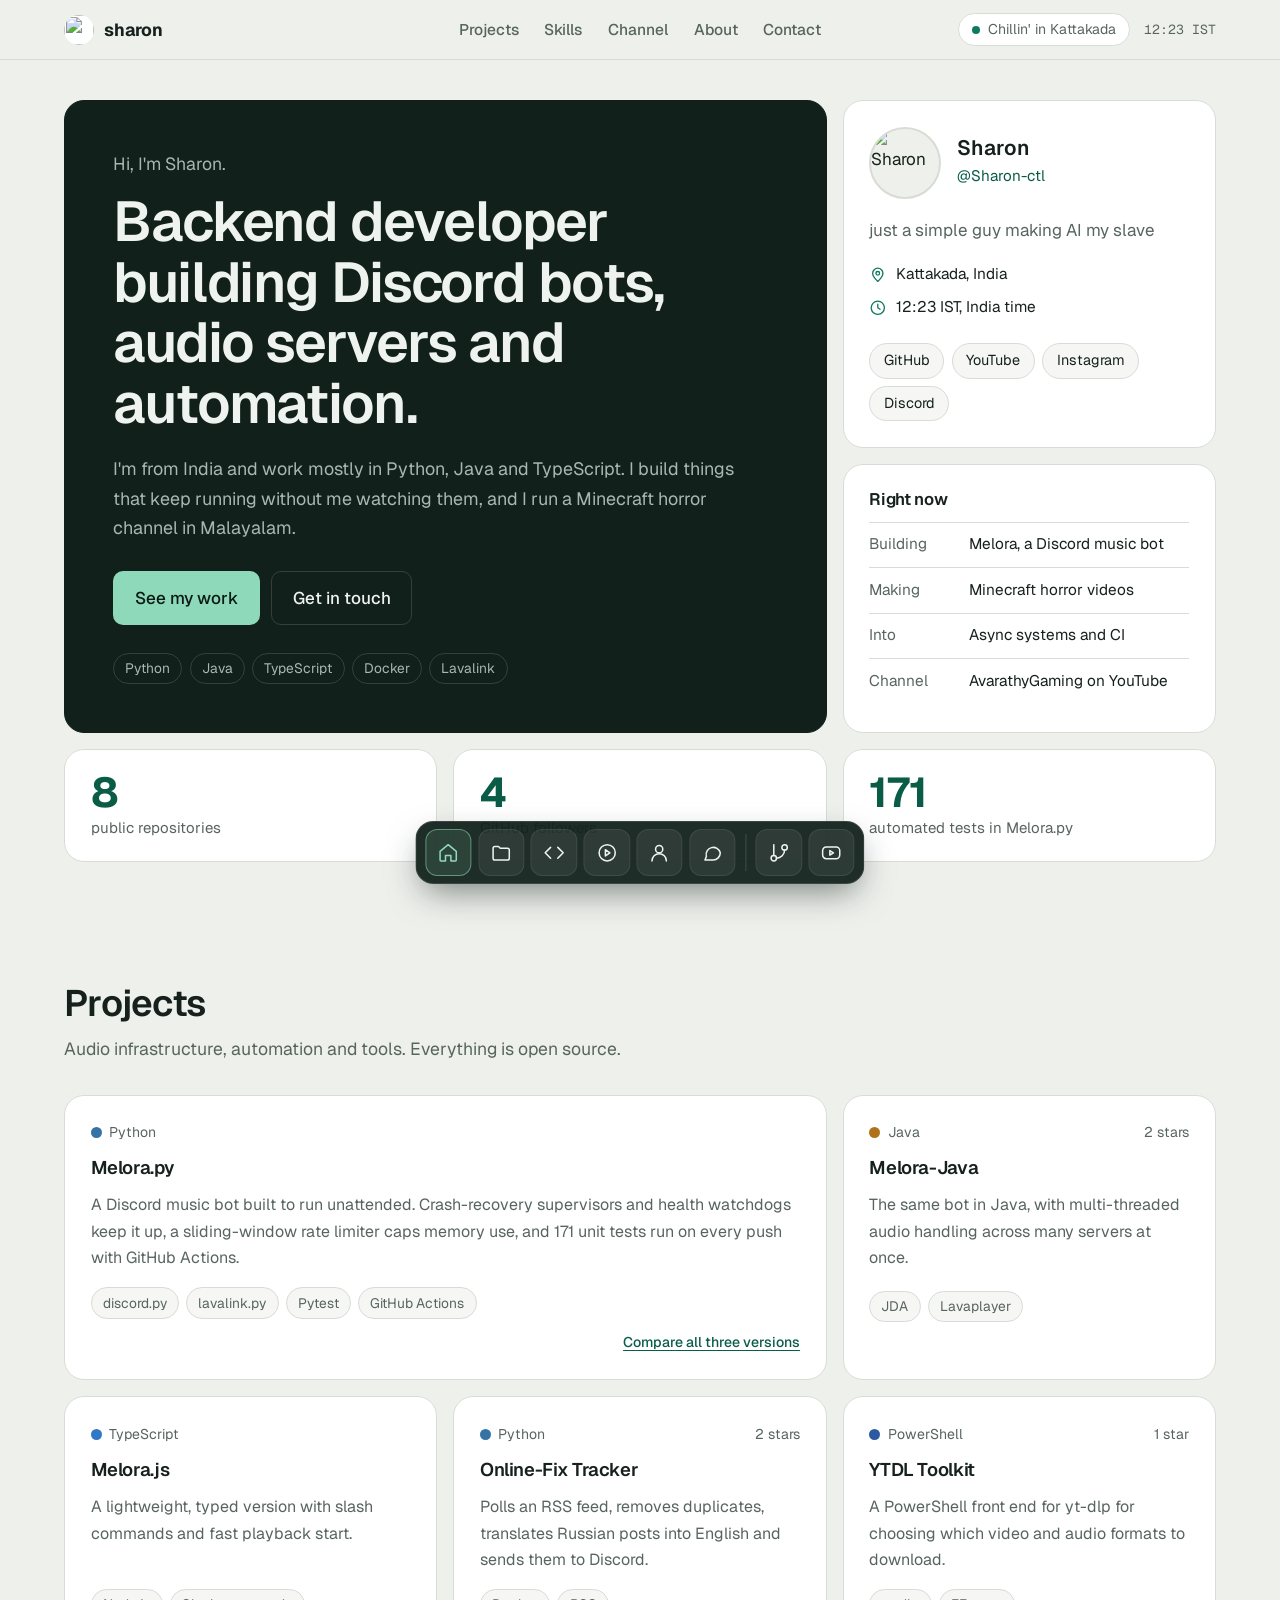
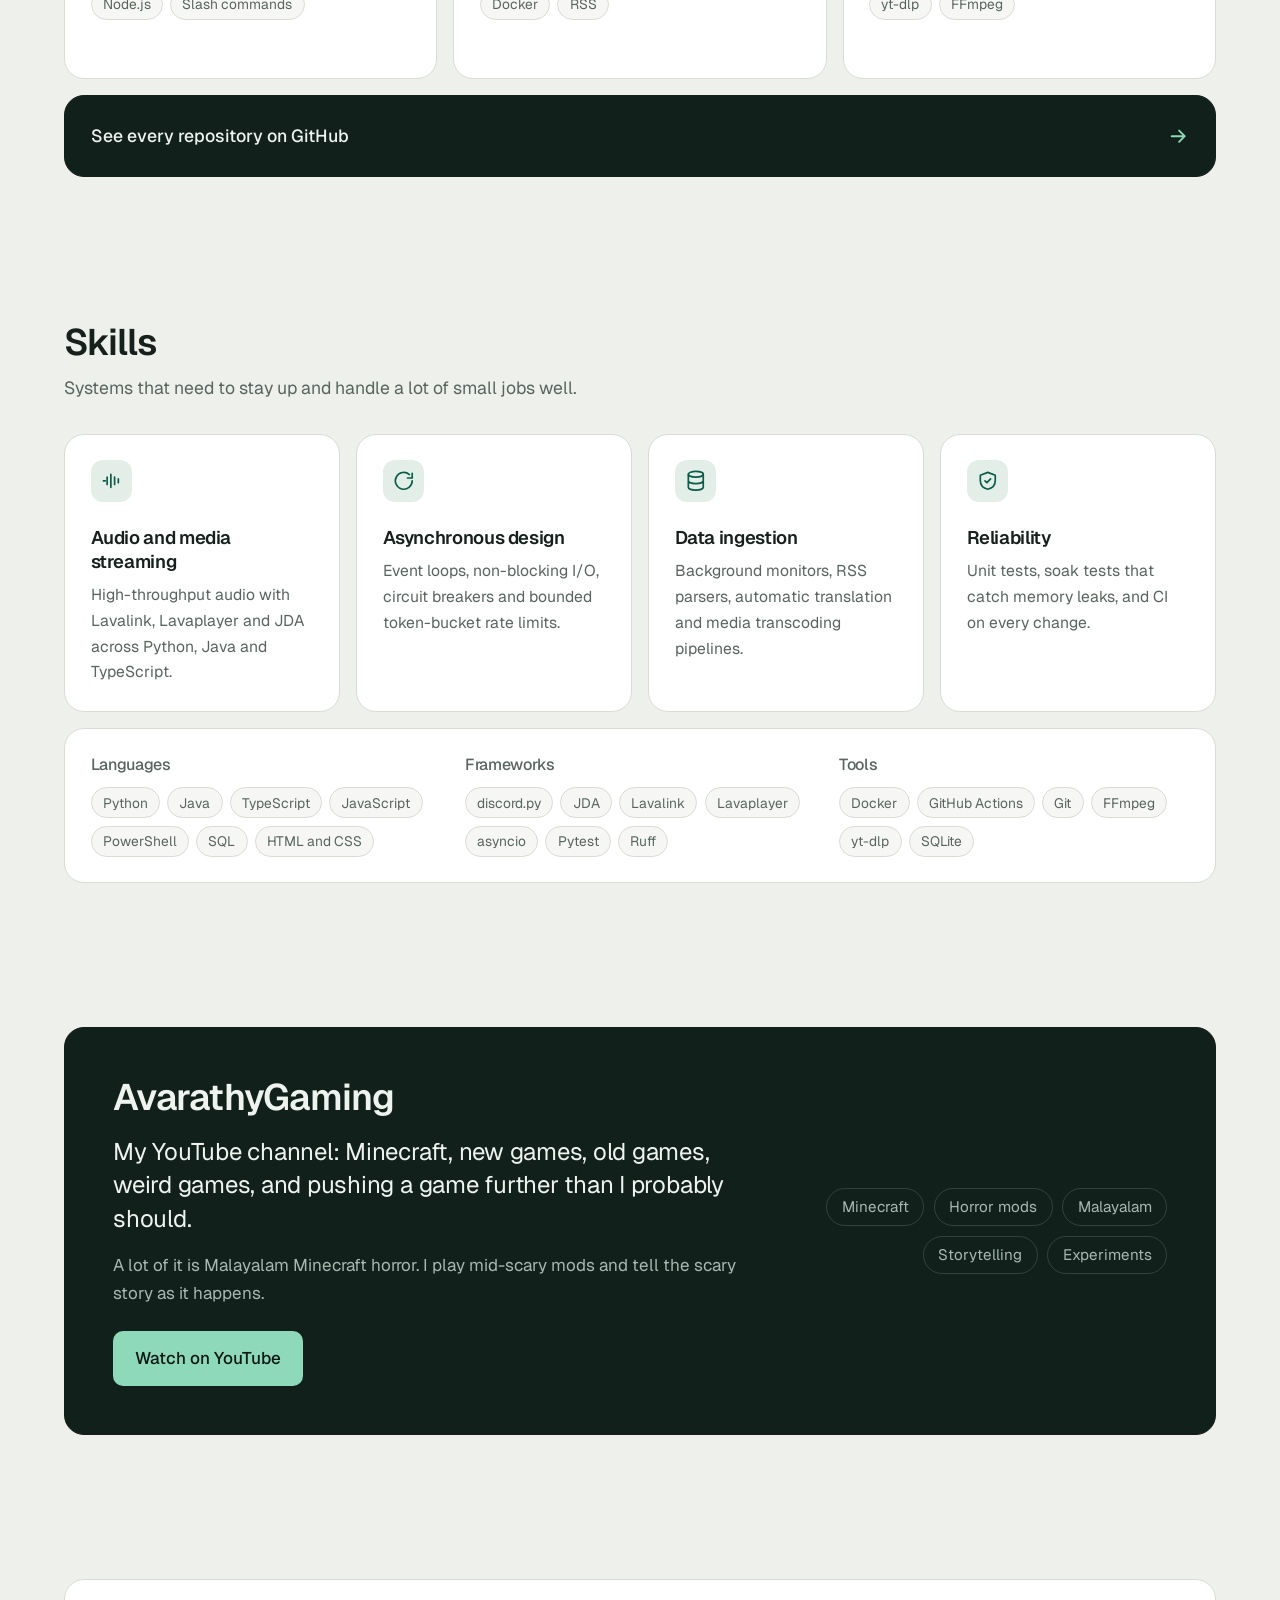
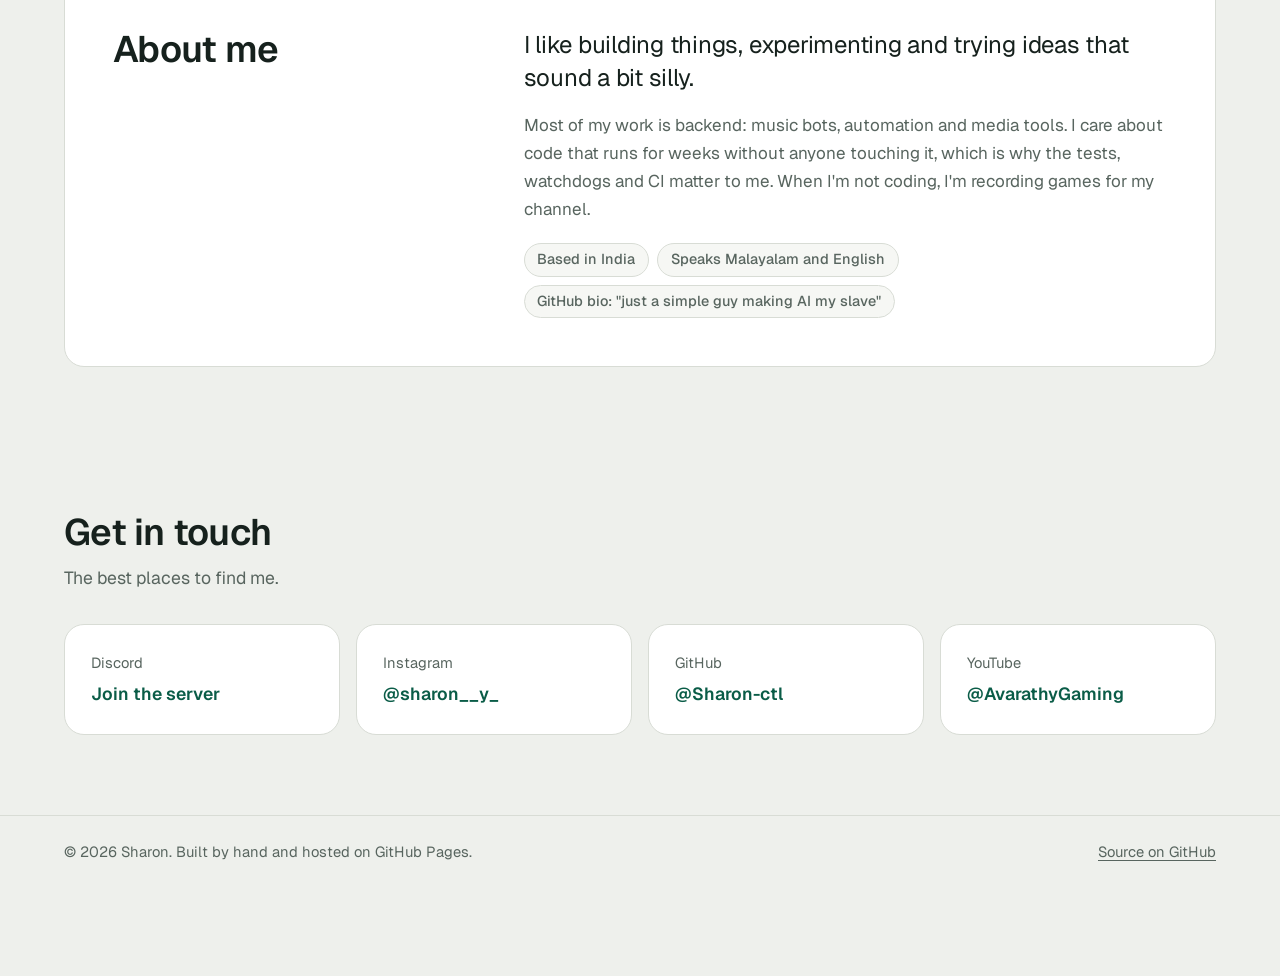
==== commit 15f97d82: "Rebuild as a container-based portfolio with live GitHub data Co-Authored-By: Claude Sonnet 5.5 <nore" ====
--- a/index.html
+++ b/index.html
@@ -4,16 +4,38 @@
   <meta charset="utf-8">
   <meta name="viewport" content="width=device-width, initial-scale=1">
   <title>Sharon | Backend developer</title>
-  <meta name="description" content="Sharon is a backend developer building Discord music bots, audio servers and automation in Python, Java and TypeScript. Also runs the AvarathyGaming YouTube channel.">
+  <meta name="description" content="Sharon is a backend developer from India building Discord music bots, audio servers and automation in Python, Java and TypeScript. Also runs the AvarathyGaming YouTube channel.">
+  <link rel="canonical" href="https://sharon-ctl.github.io/">
+  <meta property="og:type" content="website">
+  <meta property="og:url" content="https://sharon-ctl.github.io/">
   <meta property="og:title" content="Sharon | Backend developer">
   <meta property="og:description" content="Discord music bots, audio servers and automation in Python, Java and TypeScript.">
   <meta property="og:image" content="https://avatars.githubusercontent.com/u/253408985?v=4">
-  <meta name="theme-color" content="#111214">
+  <meta name="twitter:card" content="summary">
+  <meta name="theme-color" content="#eef0ec">
   <link rel="icon" href="https://avatars.githubusercontent.com/u/253408985?s=64&v=4">
   <link rel="preconnect" href="https://fonts.googleapis.com">
   <link rel="preconnect" href="https://fonts.gstatic.com" crossorigin>
   <link href="https://fonts.googleapis.com/css2?family=Geist:wght@400;500;600;700&family=Geist+Mono:wght@400;500&display=swap" rel="stylesheet">
   <link rel="stylesheet" href="style.css">
+  <script type="application/ld+json">
+  {
+    "@context": "https://schema.org",
+    "@type": "Person",
+    "name": "Sharon",
+    "alternateName": "Sharon-ctl",
+    "url": "https://sharon-ctl.github.io/",
+    "image": "https://avatars.githubusercontent.com/u/253408985?v=4",
+    "jobTitle": "Backend developer",
+    "nationality": "Indian",
+    "knowsAbout": ["Python", "Java", "TypeScript", "Discord bots", "Audio streaming", "Lavalink", "Docker"],
+    "sameAs": [
+      "https://github.com/Sharon-ctl",
+      "https://www.youtube.com/@AvarathyGaming",
+      "https://instagram.com/sharon__y_"
+    ]
+  }
+  </script>
 </head>
 <body>
   <a class="skip" href="#projects">Skip to projects</a>
@@ -21,123 +43,239 @@
   <header class="topbar">
     <div class="wrap bar">
       <a class="brand" href="#home" aria-label="Sharon, back to top">
-        <img src="https://avatars.githubusercontent.com/u/253408985?s=80&v=4" alt="" width="28" height="28">
+        <img src="https://avatars.githubusercontent.com/u/253408985?s=80&v=4" alt="" width="30" height="30">
         <span>sharon</span>
       </a>
-      <p class="status"><span class="dot" aria-hidden="true"></span>Chillin' in Kattakada</p>
+      <nav class="bar-nav" aria-label="Main">
+        <a href="#projects">Projects</a>
+        <a href="#skills">Skills</a>
+        <a href="#channel">Channel</a>
+        <a href="#about">About</a>
+        <a href="#contact">Contact</a>
+      </nav>
       <div class="bar-right">
+        <p class="status"><span class="dot" aria-hidden="true"></span>Chillin' in Kattakada</p>
         <time id="clock" class="clock" aria-label="Local time in India">--:-- IST</time>
-        <a class="bar-link" href="https://github.com/Sharon-ctl">GitHub</a>
       </div>
     </div>
     <div class="progress" id="progress" aria-hidden="true"></div>
   </header>
 
   <main>
-    <section class="hero" id="home">
-      <div class="wrap hero-grid">
-        <div class="hero-copy">
+    <!-- Hero -->
+    <section class="hero" id="home" aria-label="Introduction">
+      <div class="wrap bento">
+        <div class="tile dark t-main" style="--i:0">
           <p class="hello">Hi, I'm Sharon.</p>
           <h1>Backend developer building Discord bots, audio servers and automation.</h1>
-          <p class="lede">I'm from India and work mostly in Python, Java and TypeScript. I also run a YouTube channel, AvarathyGaming, where I play Minecraft horror mods in Malayalam.</p>
+          <p class="lede">I'm from India and work mostly in Python, Java and TypeScript. I build things that keep running without me watching them, and I run a Minecraft horror channel in Malayalam.</p>
           <div class="actions">
-            <a class="btn btn-primary" href="#projects">See my work</a>
-            <a class="btn" href="https://www.youtube.com/@AvarathyGaming">Watch the channel</a>
-          </div>
-        </div>
-
-        <dl class="now" aria-label="What I'm up to">
-          <div><dt>Building</dt><dd>Melora, a Discord music bot in Python, Java and TypeScript</dd></div>
-          <div><dt>Making</dt><dd>Minecraft horror videos for AvarathyGaming</dd></div>
-          <div><dt>Interested in</dt><dd>Async systems, media pipelines and CI</dd></div>
-          <div><dt>Elsewhere</dt><dd>8 public repositories, 4 followers on GitHub</dd></div>
-        </dl>
-      </div>
-    </section>
-
+            <a class="btn btn-accent" href="#projects">See my work</a>
+            <a class="btn btn-outline" href="#contact">Get in touch</a>
+          </div>
+          <ul class="tags on-dark" aria-label="Main technologies">
+            <li>Python</li><li>Java</li><li>TypeScript</li><li>Docker</li><li>Lavalink</li>
+          </ul>
+        </div>
+
+        <div class="tile t-profile" style="--i:1">
+          <div class="profile-head">
+            <img class="avatar" src="https://avatars.githubusercontent.com/u/253408985?s=200&v=4" alt="Sharon" width="72" height="72">
+            <div>
+              <p class="name">Sharon</p>
+              <a class="handle" href="https://github.com/Sharon-ctl">@Sharon-ctl</a>
+            </div>
+          </div>
+          <p class="bio">just a simple guy making AI my slave</p>
+          <ul class="facts">
+            <li><svg viewBox="0 0 24 24" aria-hidden="true"><path d="M12 21s-7-6.2-7-11a7 7 0 0 1 14 0c0 4.8-7 11-7 11z"/><circle cx="12" cy="10" r="2.5"/></svg>Kattakada, India</li>
+            <li><svg viewBox="0 0 24 24" aria-hidden="true"><circle cx="12" cy="12" r="9"/><path d="M12 7v5l3 2"/></svg><span id="clock2">India time</span></li>
+          </ul>
+          <ul class="profile-links" aria-label="Profiles">
+            <li><a href="https://github.com/Sharon-ctl">GitHub</a></li>
+            <li><a href="https://www.youtube.com/@AvarathyGaming">YouTube</a></li>
+            <li><a href="https://instagram.com/sharon__y_">Instagram</a></li>
+            <li><a href="https://discord.com/invite/KUAVNSJtu5">Discord</a></li>
+          </ul>
+        </div>
+
+        <div class="tile t-now" style="--i:2">
+          <h2 class="tile-h">Right now</h2>
+          <dl>
+            <div><dt>Building</dt><dd>Melora, a Discord music bot</dd></div>
+            <div><dt>Making</dt><dd>Minecraft horror videos</dd></div>
+            <div><dt>Into</dt><dd>Async systems and CI</dd></div>
+            <div><dt>Channel</dt><dd>AvarathyGaming on YouTube</dd></div>
+          </dl>
+        </div>
+
+        <div class="tile stat t-stat" style="--i:3"><strong data-gh="public_repos">8</strong><span>public repositories</span></div>
+        <div class="tile stat t-stat" style="--i:4"><strong data-gh="followers">4</strong><span>GitHub followers</span></div>
+        <div class="tile stat t-stat" style="--i:5"><strong>171</strong><span>automated tests in Melora.py</span></div>
+      </div>
+    </section>
+
+    <!-- Projects -->
     <section class="section" id="projects" aria-labelledby="projects-h">
       <div class="wrap">
-        <h2 id="projects-h">Projects</h2>
-        <p class="section-note">Audio infrastructure, automation and tools. All open source on GitHub.</p>
-
-        <ul class="rows">
-          <li>
+        <div class="head">
+          <h2 id="projects-h">Projects</h2>
+          <p>Audio infrastructure, automation and tools. Everything is open source.</p>
+        </div>
+
+        <div class="projects">
+          <article class="card project wide" data-repo="Melora.py">
+            <div class="p-top"><span class="lang"><i style="--c:#3572a5"></i>Python</span><span class="stars" hidden></span></div>
             <h3><a href="https://github.com/Sharon-ctl/Melora.py">Melora.py</a></h3>
-            <div>
-              <p>A Discord music bot built to run unattended. It has crash-recovery supervisors, health watchdogs and a sliding-window rate limiter, and 171 unit tests run on every push with GitHub Actions.</p>
-            </div>
-            <p class="meta">Python, discord.py, lavalink.py</p>
-          </li>
-          <li>
+            <p>A Discord music bot built to run unattended. Crash-recovery supervisors and health watchdogs keep it up, a sliding-window rate limiter caps memory use, and 171 unit tests run on every push with GitHub Actions.</p>
+            <ul class="tags"><li>discord.py</li><li>lavalink.py</li><li>Pytest</li><li>GitHub Actions</li></ul>
+            <p class="p-foot"><span class="updated"></span><a class="inline" href="https://melora-info.vercel.app/">Compare all three versions</a></p>
+          </article>
+
+          <article class="card project" data-repo="Melora-Java">
+            <div class="p-top"><span class="lang"><i style="--c:#b07219"></i>Java</span><span class="stars">2 stars</span></div>
             <h3><a href="https://github.com/Sharon-ctl/Melora-Java">Melora-Java</a></h3>
-            <div><p>The same bot in Java, with multi-threaded audio handling across many servers at once.</p></div>
-            <p class="meta">Java, JDA, Lavaplayer</p>
-          </li>
-          <li>
+            <p>The same bot in Java, with multi-threaded audio handling across many servers at once.</p>
+            <ul class="tags"><li>JDA</li><li>Lavaplayer</li></ul>
+            <p class="p-foot"><span class="updated"></span></p>
+          </article>
+
+          <article class="card project" data-repo="Melora.js">
+            <div class="p-top"><span class="lang"><i style="--c:#3178c6"></i>TypeScript</span><span class="stars" hidden></span></div>
             <h3><a href="https://github.com/Sharon-ctl/Melora.js">Melora.js</a></h3>
-            <div><p>A lightweight, typed version with slash commands and fast playback start.</p></div>
-            <p class="meta">TypeScript, Node.js</p>
-          </li>
-          <li>
+            <p>A lightweight, typed version with slash commands and fast playback start.</p>
+            <ul class="tags"><li>Node.js</li><li>Slash commands</li></ul>
+            <p class="p-foot"><span class="updated"></span></p>
+          </article>
+
+          <article class="card project" data-repo="Online-fix-request-sending-dc-bot">
+            <div class="p-top"><span class="lang"><i style="--c:#3572a5"></i>Python</span><span class="stars">2 stars</span></div>
             <h3><a href="https://github.com/Sharon-ctl/Online-fix-request-sending-dc-bot">Online-Fix Tracker</a></h3>
-            <div><p>Polls an RSS feed, removes duplicates, translates Russian posts into English and sends them to Discord. Runs in Docker.</p></div>
-            <p class="meta">Python, Docker</p>
-          </li>
-          <li>
+            <p>Polls an RSS feed, removes duplicates, translates Russian posts into English and sends them to Discord.</p>
+            <ul class="tags"><li>Docker</li><li>RSS</li></ul>
+            <p class="p-foot"><span class="updated"></span></p>
+          </article>
+
+          <article class="card project" data-repo="YT-Downloader-">
+            <div class="p-top"><span class="lang"><i style="--c:#2c5aa0"></i>PowerShell</span><span class="stars">1 star</span></div>
             <h3><a href="https://github.com/Sharon-ctl/YT-Downloader-">YTDL Toolkit</a></h3>
-            <div><p>A PowerShell front end for yt-dlp for choosing which video and audio formats to download.</p></div>
-            <p class="meta">PowerShell, yt-dlp, FFmpeg</p>
-          </li>
-        </ul>
-        <p class="after">The three Melora versions are compared on the <a href="https://melora-info.vercel.app/">Melora site</a>.</p>
-      </div>
-    </section>
-
-    <section class="section alt" id="focus" aria-labelledby="focus-h">
-      <div class="wrap">
-        <h2 id="focus-h">Focus and tools</h2>
-        <div class="focus">
-          <div><h3>Audio and media streaming</h3><p>High-throughput audio with Lavalink, Lavaplayer and JDA.</p></div>
-          <div><h3>Asynchronous design</h3><p>Event loops, non-blocking I/O, circuit breakers and bounded rate limits.</p></div>
-          <div><h3>Data ingestion</h3><p>Background monitors, RSS parsers, translation and transcoding pipelines.</p></div>
-          <div><h3>Reliability</h3><p>Unit tests, soak tests for memory leaks, and CI on every change.</p></div>
-        </div>
-        <dl class="stack">
-          <div><dt>Languages</dt><dd>Python, Java, TypeScript, JavaScript, PowerShell, SQL, HTML and CSS</dd></div>
-          <div><dt>Frameworks</dt><dd>discord.py, JDA, Lavalink, Lavaplayer, asyncio, Pytest, Ruff</dd></div>
-          <div><dt>Tools</dt><dd>Docker, GitHub Actions, Git, FFmpeg, yt-dlp, SQLite</dd></div>
-        </dl>
-      </div>
-    </section>
-
+            <p>A PowerShell front end for yt-dlp for choosing which video and audio formats to download.</p>
+            <ul class="tags"><li>yt-dlp</li><li>FFmpeg</li></ul>
+            <p class="p-foot"><span class="updated"></span></p>
+          </article>
+
+          <a class="tile dark all-repos" href="https://github.com/Sharon-ctl?tab=repositories">
+            <span>See every repository on GitHub</span>
+            <svg viewBox="0 0 24 24" aria-hidden="true"><path d="M5 12h14M13 6l6 6-6 6"/></svg>
+          </a>
+        </div>
+      </div>
+    </section>
+
+    <!-- Skills -->
+    <section class="section" id="skills" aria-labelledby="skills-h">
+      <div class="wrap">
+        <div class="head">
+          <h2 id="skills-h">Skills</h2>
+          <p>Systems that need to stay up and handle a lot of small jobs well.</p>
+        </div>
+
+        <div class="grid4">
+          <article class="card">
+            <svg class="icon" viewBox="0 0 24 24" aria-hidden="true"><path d="M3 12h2M7 8v8M11 5v14M15 8v8M19 10v4"/></svg>
+            <h3>Audio and media streaming</h3>
+            <p>High-throughput audio with Lavalink, Lavaplayer and JDA across Python, Java and TypeScript.</p>
+          </article>
+          <article class="card">
+            <svg class="icon" viewBox="0 0 24 24" aria-hidden="true"><path d="M21 12a9 9 0 1 1-3-6.7M21 4v5h-5"/></svg>
+            <h3>Asynchronous design</h3>
+            <p>Event loops, non-blocking I/O, circuit breakers and bounded token-bucket rate limits.</p>
+          </article>
+          <article class="card">
+            <svg class="icon" viewBox="0 0 24 24" aria-hidden="true"><ellipse cx="12" cy="5" rx="8" ry="3"/><path d="M4 5v14c0 1.7 3.6 3 8 3s8-1.3 8-3V5M4 12c0 1.7 3.6 3 8 3s8-1.3 8-3"/></svg>
+            <h3>Data ingestion</h3>
+            <p>Background monitors, RSS parsers, automatic translation and media transcoding pipelines.</p>
+          </article>
+          <article class="card">
+            <svg class="icon" viewBox="0 0 24 24" aria-hidden="true"><path d="M12 3 4 6v6c0 5 3.5 8 8 9 4.5-1 8-4 8-9V6z"/><path d="m9 12 2 2 4-4"/></svg>
+            <h3>Reliability</h3>
+            <p>Unit tests, soak tests that catch memory leaks, and CI on every change.</p>
+          </article>
+        </div>
+
+        <div class="card stack">
+          <div>
+            <h3>Languages</h3>
+            <ul class="tags"><li>Python</li><li>Java</li><li>TypeScript</li><li>JavaScript</li><li>PowerShell</li><li>SQL</li><li>HTML and CSS</li></ul>
+          </div>
+          <div>
+            <h3>Frameworks</h3>
+            <ul class="tags"><li>discord.py</li><li>JDA</li><li>Lavalink</li><li>Lavaplayer</li><li>asyncio</li><li>Pytest</li><li>Ruff</li></ul>
+          </div>
+          <div>
+            <h3>Tools</h3>
+            <ul class="tags"><li>Docker</li><li>GitHub Actions</li><li>Git</li><li>FFmpeg</li><li>yt-dlp</li><li>SQLite</li></ul>
+          </div>
+        </div>
+      </div>
+    </section>
+
+    <!-- Channel -->
     <section class="section" id="channel" aria-labelledby="channel-h">
-      <div class="wrap narrow">
-        <h2 id="channel-h">AvarathyGaming</h2>
-        <p class="big">My YouTube channel: Minecraft, new games, old games, weird games, and pushing a game further than I probably should.</p>
-        <p class="plain">A lot of it is Malayalam Minecraft horror. I play mid-scary mods and tell the scary story as it happens.</p>
-        <a class="btn btn-primary" href="https://www.youtube.com/@AvarathyGaming">Watch on YouTube</a>
-      </div>
-    </section>
-
-    <section class="section alt" id="about" aria-labelledby="about-h">
-      <div class="wrap narrow">
-        <h2 id="about-h">About</h2>
-        <p class="big">I like building things, experimenting and trying ideas that sound a bit silly. My GitHub bio calls me a simple guy making AI my slave.</p>
-        <p class="plain">Most of my work is backend: music bots, automation and media tools. When I'm not coding, I'm recording games.</p>
+      <div class="wrap">
+        <div class="tile dark channel">
+          <div>
+            <h2 id="channel-h">AvarathyGaming</h2>
+            <p class="big">My YouTube channel: Minecraft, new games, old games, weird games, and pushing a game further than I probably should.</p>
+            <p class="plain">A lot of it is Malayalam Minecraft horror. I play mid-scary mods and tell the scary story as it happens.</p>
+            <a class="btn btn-accent" href="https://www.youtube.com/@AvarathyGaming">Watch on YouTube</a>
+          </div>
+          <ul class="tags on-dark vertical" aria-label="Channel topics">
+            <li>Minecraft</li><li>Horror mods</li><li>Malayalam</li><li>Storytelling</li><li>Experiments</li>
+          </ul>
+        </div>
+      </div>
+    </section>
+
+    <!-- About -->
+    <section class="section" id="about" aria-labelledby="about-h">
+      <div class="wrap">
+        <div class="card about">
+          <h2 id="about-h">About me</h2>
+          <div>
+            <p class="big">I like building things, experimenting and trying ideas that sound a bit silly.</p>
+            <p>Most of my work is backend: music bots, automation and media tools. I care about code that runs for weeks without anyone touching it, which is why the tests, watchdogs and CI matter to me. When I'm not coding, I'm recording games for my channel.</p>
+            <ul class="facts inline">
+              <li>Based in India</li>
+              <li>Speaks Malayalam and English</li>
+              <li>GitHub bio: "just a simple guy making AI my slave"</li>
+            </ul>
+          </div>
+        </div>
+      </div>
+    </section>
+
+    <!-- Contact -->
+    <section class="section last" id="contact" aria-labelledby="contact-h">
+      <div class="wrap">
+        <div class="head">
+          <h2 id="contact-h">Get in touch</h2>
+          <p>The best places to find me.</p>
+        </div>
+        <div class="contact">
+          <a class="card link-tile" href="https://discord.com/invite/KUAVNSJtu5"><span>Discord</span><strong>Join the server</strong></a>
+          <a class="card link-tile" href="https://instagram.com/sharon__y_"><span>Instagram</span><strong>@sharon__y_</strong></a>
+          <a class="card link-tile" href="https://github.com/Sharon-ctl"><span>GitHub</span><strong>@Sharon-ctl</strong></a>
+          <a class="card link-tile" href="https://www.youtube.com/@AvarathyGaming"><span>YouTube</span><strong>@AvarathyGaming</strong></a>
+        </div>
       </div>
     </section>
   </main>
 
   <footer class="site-footer">
     <div class="wrap">
-      <ul class="links">
-        <li><a href="https://github.com/Sharon-ctl">GitHub</a></li>
-        <li><a href="https://www.youtube.com/@AvarathyGaming">YouTube</a></li>
-        <li><a href="https://instagram.com/sharon__y_">Instagram</a></li>
-        <li><a href="https://discord.com/invite/KUAVNSJtu5">Discord</a></li>
-        <li><a href="https://melora-info.vercel.app/">Melora</a></li>
-      </ul>
-      <p class="small">© 2026 Sharon. Hosted on GitHub Pages.</p>
+      <p>© 2026 Sharon. Built by hand and hosted on GitHub Pages.</p>
+      <a href="https://github.com/Sharon-ctl/Sharon-ctl.github.io">Source on GitHub</a>
     </div>
   </footer>
 
@@ -148,7 +286,7 @@
     <a href="#projects" data-label="Projects" data-target="projects" aria-label="Projects">
       <svg viewBox="0 0 24 24" aria-hidden="true"><path d="M3 7a2 2 0 0 1 2-2h4l2 2h8a2 2 0 0 1 2 2v9a2 2 0 0 1-2 2H5a2 2 0 0 1-2-2z"/></svg>
     </a>
-    <a href="#focus" data-label="Focus and tools" data-target="focus" aria-label="Focus and tools">
+    <a href="#skills" data-label="Skills" data-target="skills" aria-label="Skills">
       <svg viewBox="0 0 24 24" aria-hidden="true"><path d="m16 18 6-6-6-6M8 6l-6 6 6 6"/></svg>
     </a>
     <a href="#channel" data-label="Channel" data-target="channel" aria-label="Channel">
@@ -156,6 +294,9 @@
     </a>
     <a href="#about" data-label="About" data-target="about" aria-label="About">
       <svg viewBox="0 0 24 24" aria-hidden="true"><circle cx="12" cy="8" r="4"/><path d="M4 21a8 8 0 0 1 16 0"/></svg>
+    </a>
+    <a href="#contact" data-label="Contact" data-target="contact" aria-label="Contact">
+      <svg viewBox="0 0 24 24" aria-hidden="true"><path d="M21 12a8 8 0 0 1-8 8H4l1.5-4A8 8 0 1 1 21 12z"/></svg>
     </a>
     <span class="dock-sep" aria-hidden="true"></span>
     <a href="https://github.com/Sharon-ctl" data-label="GitHub" aria-label="GitHub">
@@ -166,6 +307,6 @@
     </a>
   </nav>
 
-  <script src="script.js"></script>
+  <script src="script.js" defer></script>
 </body>
 </html>
--- a/style.css
+++ b/style.css
@@ -1,17 +1,24 @@
 :root {
-  --bg: #111214;
-  --bg-2: #16171a;
-  --line: #2a2c31;
-  --text: #ececea;
-  --muted: #a0a3a9;
-  --accent: #86a8f0;
+  --bg: #eef0ec;
+  --card: #ffffff;
+  --ink: #12201b;
+  --text: #16211d;
+  --muted: #58655f;
+  --line: #d8dcd5;
+  --accent: #0e7a5f;
+  --accent-ink: #0a5c47;
+  --on-dark: #eef3f0;
+  --on-dark-muted: #a8b8b1;
+  --on-dark-line: rgba(255, 255, 255, .14);
+  --mint: #8fd9bb;
   --font: "Geist", system-ui, -apple-system, "Segoe UI", sans-serif;
   --mono: "Geist Mono", ui-monospace, monospace;
-  --bar-h: 3.5rem;
+  --bar-h: 3.75rem;
+  --r: 20px;
 }
 
 * { box-sizing: border-box; }
-html { scroll-behavior: smooth; scroll-padding-top: 4.5rem; }
+html { scroll-behavior: smooth; scroll-padding-top: 5rem; }
 body {
   margin: 0;
   background: var(--bg);
@@ -22,108 +29,189 @@
   -webkit-font-smoothing: antialiased;
 }
 a { color: inherit; }
-img { display: block; }
-:focus-visible { outline: 2px solid var(--accent); outline-offset: 3px; border-radius: 4px; }
-
-.skip { position: absolute; left: -999px; top: .5rem; background: var(--text); color: var(--bg); padding: .5rem 1rem; z-index: 100; border-radius: 4px; }
+img { display: block; max-width: 100%; }
+ul, dl, dd { margin: 0; padding: 0; }
+li { list-style: none; }
+:focus-visible { outline: 3px solid var(--accent); outline-offset: 3px; border-radius: 6px; }
+.dark :focus-visible { outline-color: var(--mint); }
+
+.skip { position: absolute; left: -999px; top: .5rem; background: var(--ink); color: #fff; padding: .5rem 1rem; z-index: 100; border-radius: 8px; }
 .skip:focus { left: .5rem; }
-.wrap { width: min(70rem, 100% - 2.5rem); margin-inline: auto; }
-.wrap.narrow > * { max-width: 46rem; }
+.wrap { width: min(72rem, 100% - 2.5rem); margin-inline: auto; }
 
 h1, h2, h3 { margin: 0; font-weight: 600; letter-spacing: -0.02em; }
-h2 { font-size: clamp(1.6rem, 3vw, 2.1rem); line-height: 1.15; margin-bottom: .75rem; }
-h3 { font-size: 1.1rem; line-height: 1.3; }
-
-/* Buttons */
-.btn { display: inline-flex; align-items: center; padding: .7rem 1.25rem; border: 1px solid var(--line); border-radius: 8px; font-weight: 500; text-decoration: none; transition: background .15s, border-color .15s; }
-.btn:hover { border-color: #4a4d55; background: #1b1c20; }
-.btn-primary { background: var(--accent); border-color: var(--accent); color: #0d1117; }
-.btn-primary:hover { background: #a3bdf5; border-color: #a3bdf5; }
+h2 { font-size: clamp(1.7rem, 3.2vw, 2.3rem); line-height: 1.15; }
+h3 { font-size: 1.15rem; line-height: 1.3; }
+
+/* Containers */
+.tile, .card { border: 1px solid var(--line); border-radius: var(--r); background: var(--card); padding: 1.6rem; }
+.tile.dark { background: var(--ink); border-color: var(--ink); color: var(--on-dark); }
+.card { transition: transform .2s ease, border-color .2s ease, box-shadow .2s ease; }
+.card:hover { transform: translateY(-3px); border-color: #b9c1b8; box-shadow: 0 14px 30px -18px rgba(18, 32, 27, .35); }
+
+/* Buttons and tags */
+.btn { display: inline-flex; align-items: center; padding: .75rem 1.3rem; border: 1px solid transparent; border-radius: 10px; font-weight: 500; text-decoration: none; transition: background .15s, border-color .15s, transform .15s; }
+.btn:hover { transform: translateY(-1px); }
+.btn-accent { background: var(--mint); color: #0b1a14; }
+.btn-accent:hover { background: #a8e6cc; }
+.btn-outline { border-color: var(--on-dark-line); color: var(--on-dark); }
+.btn-outline:hover { border-color: rgba(255, 255, 255, .4); }
+.channel .btn-accent, .t-main .btn-accent { background: var(--mint); }
+
+.tags { display: flex; flex-wrap: wrap; gap: .45rem; }
+.tags li { padding: .2rem .7rem; border: 1px solid var(--line); border-radius: 999px; font-size: .86rem; color: var(--muted); background: #f6f7f4; }
+.tags.on-dark li { border-color: var(--on-dark-line); color: var(--on-dark-muted); background: transparent; }
 
 /* Top bar */
-.topbar { position: fixed; inset: 0 0 auto 0; z-index: 60; height: var(--bar-h); background: rgba(17, 18, 20, .92); border-bottom: 1px solid var(--line); }
+.topbar { position: fixed; inset: 0 0 auto 0; z-index: 60; height: var(--bar-h); background: rgba(238, 240, 236, .92); backdrop-filter: blur(10px); border-bottom: 1px solid var(--line); }
 .bar { display: grid; grid-template-columns: 1fr auto 1fr; align-items: center; height: 100%; gap: 1rem; }
-.brand { display: inline-flex; align-items: center; gap: .6rem; text-decoration: none; font-weight: 600; justify-self: start; }
-.brand img { border-radius: 50%; background: var(--bg-2); }
-.status { display: flex; align-items: center; gap: .55rem; margin: 0; font-size: .92rem; color: var(--muted); }
-.dot { width: .45rem; height: .45rem; border-radius: 50%; background: #5fbf8a; }
-.bar-right { display: flex; align-items: center; gap: 1.25rem; justify-self: end; }
+.brand { display: inline-flex; align-items: center; gap: .65rem; text-decoration: none; font-weight: 700; font-size: 1.1rem; justify-self: start; }
+.brand img { border-radius: 50%; background: var(--card); }
+.bar-nav { display: flex; gap: 1.6rem; }
+.bar-nav a { text-decoration: none; color: var(--muted); font-size: .97rem; font-weight: 500; transition: color .15s; }
+.bar-nav a:hover { color: var(--text); }
+.bar-right { display: flex; align-items: center; gap: .9rem; justify-self: end; }
+.status { display: flex; align-items: center; gap: .5rem; margin: 0; padding: .25rem .8rem; border: 1px solid var(--line); border-radius: 999px; background: var(--card); font-size: .88rem; color: var(--muted); }
+.dot { width: .5rem; height: .5rem; border-radius: 50%; background: var(--accent); }
 .clock { font-family: var(--mono); font-size: .82rem; color: var(--muted); }
-.bar-link { text-decoration: none; font-size: .95rem; color: var(--muted); }
-.bar-link:hover { color: var(--text); }
-.progress { position: absolute; left: 0; bottom: -1px; height: 1px; width: var(--p, 0%); background: var(--accent); }
-
-/* Hero */
-.hero { padding: calc(var(--bar-h) + clamp(3rem, 9vw, 7rem)) 0 clamp(3rem, 8vw, 6rem); }
-.hero-grid { display: grid; grid-template-columns: 1.4fr 1fr; gap: clamp(2rem, 6vw, 5rem); align-items: end; }
-.hello { margin: 0 0 1rem; color: var(--muted); font-size: 1.1rem; }
-.hero h1 { font-size: clamp(2.1rem, 4.6vw, 3.6rem); line-height: 1.1; font-weight: 600; max-width: 20ch; }
-.lede { max-width: 52ch; margin: 1.5rem 0 2rem; color: var(--muted); font-size: 1.15rem; }
-.actions { display: flex; flex-wrap: wrap; gap: .75rem; }
-
-.now { margin: 0; border-top: 1px solid var(--line); }
-.now div { display: grid; grid-template-columns: 7.5rem 1fr; gap: 1rem; padding: 1rem 0; border-bottom: 1px solid var(--line); }
-.now dt { color: var(--muted); font-size: .95rem; }
-.now dd { margin: 0; }
+.progress { position: absolute; left: 0; bottom: -1px; height: 2px; width: var(--p, 0%); background: var(--accent); }
+
+/* Hero bento */
+.hero { padding: calc(var(--bar-h) + clamp(1.5rem, 4vw, 2.5rem)) 0 clamp(2rem, 5vw, 3rem); }
+.bento { display: grid; grid-template-columns: repeat(12, 1fr); gap: 1rem; }
+.bento > .tile { animation: rise .6s cubic-bezier(.2, .7, .2, 1) both; animation-delay: calc(var(--i, 0) * 70ms); }
+@keyframes rise { from { opacity: 0; transform: translateY(14px); } to { opacity: 1; transform: none; } }
+
+.t-main { grid-column: span 8; grid-row: span 2; padding: clamp(1.75rem, 4vw, 3rem); display: flex; flex-direction: column; justify-content: center;
+  background-image: radial-gradient(rgba(255, 255, 255, .07) 1px, transparent 1px); background-size: 22px 22px; }
+.t-profile { grid-column: span 4; display: flex; flex-direction: column; }
+.t-now { grid-column: span 4; }
+.t-stat { grid-column: span 4; }
+
+.hello { margin: 0 0 .9rem; color: var(--on-dark-muted); font-size: 1.1rem; }
+.t-main h1 { font-size: clamp(2.1rem, 4.4vw, 3.5rem); line-height: 1.08; max-width: 19ch; }
+.lede { max-width: 52ch; margin: 1.25rem 0 1.75rem; color: var(--on-dark-muted); font-size: 1.12rem; }
+.actions { display: flex; flex-wrap: wrap; gap: .7rem; margin-bottom: 1.75rem; }
+
+.profile-head { display: flex; align-items: center; gap: 1rem; }
+.avatar { width: 72px; height: 72px; border-radius: 50%; border: 2px solid var(--line); background: var(--bg); }
+.name { margin: 0; font-size: 1.3rem; font-weight: 600; line-height: 1.2; }
+.handle { color: var(--accent-ink); text-decoration: none; font-size: .95rem; }
+.handle:hover { text-decoration: underline; }
+.bio { margin: 1.1rem 0; color: var(--muted); }
+.facts { display: grid; gap: .5rem; font-size: .96rem; }
+.facts li { display: flex; align-items: center; gap: .6rem; }
+.facts svg { width: 1.1rem; height: 1.1rem; flex: none; fill: none; stroke: var(--accent); stroke-width: 1.8; stroke-linecap: round; stroke-linejoin: round; }
+
+.profile-links { margin-top: auto; padding-top: 1.25rem; display: flex; flex-wrap: wrap; gap: .45rem; }
+.profile-links a { display: inline-block; padding: .3rem .85rem; border: 1px solid var(--line); border-radius: 999px; font-size: .9rem; text-decoration: none; color: var(--text); background: #f6f7f4; transition: background .15s, border-color .15s; }
+.profile-links a:hover { background: #e3eee9; border-color: #b7d3c8; }
+.tile-h { font-size: 1.05rem; margin-bottom: .75rem; }
+.t-now dl { display: grid; }
+.t-now dl div { display: grid; grid-template-columns: 5.5rem 1fr; gap: .75rem; padding: .6rem 0; border-top: 1px solid var(--line); font-size: .96rem; }
+.t-now dt { color: var(--muted); }
+
+.stat { display: flex; flex-direction: column; justify-content: center; padding: 1.25rem 1.6rem; }
+.stat strong { font-size: clamp(1.9rem, 3.4vw, 2.6rem); line-height: 1.1; letter-spacing: -0.03em; color: var(--accent-ink); }
+.stat span { color: var(--muted); font-size: .94rem; }
 
 /* Sections */
-.section { padding: clamp(3.5rem, 8vw, 6rem) 0; border-top: 1px solid var(--line); }
-.section.alt { background: var(--bg-2); }
-.section-note { margin: 0 0 2.5rem; color: var(--muted); max-width: 52ch; }
-
-/* Project rows */
-.rows { list-style: none; margin: 0; padding: 0; border-top: 1px solid var(--line); }
-.rows li { display: grid; grid-template-columns: 13rem 1fr 14rem; gap: 1.5rem; padding: 1.5rem 0; border-bottom: 1px solid var(--line); align-items: baseline; }
-.rows h3 a { text-decoration: none; border-bottom: 1px solid #4a4d55; transition: border-color .15s; }
-.rows h3 a:hover { border-color: var(--accent); color: var(--accent); }
-.rows p { margin: 0; color: #cfd0d3; max-width: 60ch; }
-.rows .meta { color: var(--muted); font-size: .92rem; }
-.after { margin: 1.5rem 0 0; color: var(--muted); }
-.after a { color: var(--text); text-underline-offset: 3px; }
-
-/* Focus */
-.focus { display: grid; grid-template-columns: repeat(2, 1fr); gap: 2rem 3rem; margin: 2.5rem 0 3rem; }
-.focus p { margin: .4rem 0 0; color: var(--muted); max-width: 44ch; }
-.stack { margin: 0; border-top: 1px solid var(--line); }
-.stack div { display: grid; grid-template-columns: 9rem 1fr; gap: 1rem; padding: .9rem 0; border-bottom: 1px solid var(--line); }
-.stack dt { color: var(--muted); }
-.stack dd { margin: 0; }
-
-/* Channel and about */
-.big { font-size: clamp(1.25rem, 2.4vw, 1.6rem); line-height: 1.4; margin: 0 0 1.25rem; letter-spacing: -0.01em; }
-.plain { margin: 0 0 1.75rem; color: var(--muted); }
-#about .plain { margin-bottom: 0; }
+.section { padding: clamp(2.5rem, 6vw, 4.5rem) 0; }
+.section.last { padding-bottom: clamp(3rem, 7vw, 5rem); }
+.head { margin-bottom: 2rem; max-width: 40rem; }
+.head p { margin: .6rem 0 0; color: var(--muted); font-size: 1.1rem; }
+
+/* Projects */
+.projects { display: grid; grid-template-columns: repeat(3, 1fr); gap: 1rem; }
+.project { position: relative; display: flex; flex-direction: column; gap: .75rem; }
+.project.wide { grid-column: span 2; }
+.p-top { display: flex; justify-content: space-between; align-items: center; font-size: .88rem; color: var(--muted); }
+.lang { display: inline-flex; align-items: center; gap: .45rem; }
+.lang i { width: .7rem; height: .7rem; border-radius: 50%; background: var(--c); }
+.project h3 a { text-decoration: none; }
+.project h3 a::after { content: ""; position: absolute; inset: 0; border-radius: var(--r); } /* whole card is clickable */
+.project p { margin: 0; color: var(--muted); font-size: 1rem; }
+.project .tags { margin-top: auto; padding-top: .25rem; }
+.p-foot { display: flex; justify-content: space-between; gap: 1rem; font-size: .88rem !important; min-height: 1.4em; }
+.inline { position: relative; z-index: 1; color: var(--accent-ink); font-weight: 500; text-underline-offset: 3px; }
+.all-repos { grid-column: 1 / -1; display: flex; justify-content: space-between; align-items: center; text-decoration: none; font-weight: 500; font-size: 1.1rem; transition: background .2s; }
+.all-repos:hover { background: #1b2f28; }
+.all-repos svg { width: 1.4rem; height: 1.4rem; fill: none; stroke: var(--mint); stroke-width: 2; stroke-linecap: round; stroke-linejoin: round; transition: transform .2s; }
+.all-repos:hover svg { transform: translateX(4px); }
+
+/* Skills */
+.grid4 { display: grid; grid-template-columns: repeat(4, 1fr); gap: 1rem; }
+.grid4 .card p { margin: .5rem 0 0; color: var(--muted); font-size: .98rem; }
+.icon { width: 2.6rem; height: 2.6rem; padding: .6rem; margin-bottom: 1rem; border-radius: 12px; background: #e3eee9; fill: none; stroke: var(--accent-ink); stroke-width: 1.8; stroke-linecap: round; stroke-linejoin: round; }
+.stack { margin-top: 1rem; display: grid; grid-template-columns: repeat(3, 1fr); gap: 1.5rem; }
+.stack:hover { transform: none; box-shadow: none; border-color: var(--line); }
+.stack h3 { margin-bottom: .75rem; font-size: 1rem; color: var(--muted); font-weight: 500; }
+
+/* Channel */
+.channel { display: grid; grid-template-columns: 1.6fr 1fr; gap: 2rem; align-items: center; padding: clamp(1.75rem, 4vw, 3rem); }
+.channel h2 { margin-bottom: 1rem; }
+.big { margin: 0 0 1rem; font-size: clamp(1.2rem, 2.2vw, 1.5rem); line-height: 1.4; letter-spacing: -0.01em; }
+.plain { margin: 0 0 1.5rem; color: var(--on-dark-muted); }
+.tags.vertical { justify-content: flex-end; gap: .6rem; }
+.tags.vertical li { font-size: .95rem; padding: .35rem .9rem; }
+
+/* About */
+.about { display: grid; grid-template-columns: 1fr 1.7fr; gap: 2rem; padding: clamp(1.75rem, 4vw, 3rem); }
+.about:hover, .stack:hover { transform: none; }
+.about p { margin: 0 0 1rem; color: var(--muted); }
+.about p.big { color: var(--text); }
+.facts.inline { margin-top: 1.25rem; display: flex; flex-wrap: wrap; gap: .5rem; }
+.facts.inline li { padding: .25rem .8rem; border: 1px solid var(--line); border-radius: 999px; font-size: .9rem; color: var(--muted); background: #f6f7f4; }
+
+/* Contact */
+.contact { display: grid; grid-template-columns: repeat(4, 1fr); gap: 1rem; }
+.link-tile { display: flex; flex-direction: column; gap: .25rem; text-decoration: none; }
+.link-tile span { color: var(--muted); font-size: .92rem; }
+.link-tile strong { font-weight: 600; font-size: 1.1rem; color: var(--accent-ink); }
 
 /* Footer: bottom padding leaves room for the dock */
-.site-footer { padding: 3rem 0 7rem; border-top: 1px solid var(--line); }
-.links { list-style: none; margin: 0 0 1.5rem; padding: 0; display: flex; flex-wrap: wrap; gap: .5rem 1.75rem; }
-.links a { text-underline-offset: 4px; }
-.small { margin: 0; color: var(--muted); font-size: .9rem; }
+.site-footer { padding: 1.5rem 0 7rem; border-top: 1px solid var(--line); color: var(--muted); font-size: .92rem; }
+.site-footer .wrap { display: flex; flex-wrap: wrap; justify-content: space-between; gap: .5rem 2rem; }
+.site-footer p { margin: 0; }
+.site-footer a { text-underline-offset: 3px; }
 
 /* Dock */
-.dock { position: fixed; left: 50%; bottom: 1rem; transform: translateX(-50%); z-index: 70; display: flex; align-items: flex-end; gap: .4rem; padding: .45rem .55rem; border: 1px solid var(--line); border-radius: 18px; background: rgba(24, 25, 28, .94); box-shadow: 0 10px 30px rgba(0, 0, 0, .45); max-width: calc(100vw - 1rem); }
-.dock a { --s: 1; position: relative; width: 2.9rem; height: 2.9rem; flex: none; display: grid; place-items: center; border-radius: 12px; color: var(--text); text-decoration: none; background: #202226; border: 1px solid var(--line); margin-inline: calc((var(--s) - 1) * 1.45rem); transform: scale(var(--s)); transform-origin: 50% 100%; transition: transform .12s ease-out, margin .12s ease-out, background .15s; }
-.dock a:hover { background: #2a2d33; }
+.dock { position: fixed; left: 50%; bottom: 1rem; transform: translateX(-50%); z-index: 70; display: flex; align-items: flex-end; gap: .4rem; padding: .45rem .55rem; border: 1px solid rgba(255, 255, 255, .12); border-radius: 18px; background: rgba(18, 32, 27, .94); box-shadow: 0 14px 34px -8px rgba(18, 32, 27, .55); max-width: calc(100vw - 1rem); }
+.dock a { --s: 1; position: relative; width: 2.9rem; height: 2.9rem; flex: none; display: grid; place-items: center; border-radius: 12px; color: var(--on-dark); text-decoration: none; background: rgba(255, 255, 255, .07); border: 1px solid rgba(255, 255, 255, .08); margin-inline: calc((var(--s) - 1) * 1.45rem); transform: scale(var(--s)); transform-origin: 50% 100%; transition: transform .12s ease-out, margin .12s ease-out, background .15s; }
+.dock a:hover { background: rgba(255, 255, 255, .16); }
 .dock svg { width: 1.35rem; height: 1.35rem; fill: none; stroke: currentColor; stroke-width: 1.7; stroke-linecap: round; stroke-linejoin: round; }
-.dock a::after { content: attr(data-label); position: absolute; bottom: calc(100% + .55rem); left: 50%; transform: translateX(-50%) scale(calc(1 / var(--s))); transform-origin: 50% 100%; white-space: nowrap; padding: .25rem .65rem; border-radius: 6px; font-size: .82rem; background: #26282d; border: 1px solid var(--line); opacity: 0; pointer-events: none; transition: opacity .12s; }
+.dock a::after { content: attr(data-label); position: absolute; bottom: calc(100% + .55rem); left: 50%; transform: translateX(-50%) scale(calc(1 / var(--s))); transform-origin: 50% 100%; white-space: nowrap; padding: .25rem .65rem; border-radius: 8px; font-size: .82rem; background: var(--ink); color: var(--on-dark); opacity: 0; pointer-events: none; transition: opacity .12s; }
 .dock a:hover::after, .dock a:focus-visible::after { opacity: 1; }
-.dock a.active { border-color: var(--accent); color: var(--accent); }
-.dock-sep { width: 1px; align-self: stretch; margin: .3rem .2rem; background: var(--line); }
-
-@media (max-width: 900px) {
-  .hero-grid { grid-template-columns: 1fr; align-items: start; }
+.dock a.active { color: var(--mint); border-color: rgba(143, 217, 187, .55); background: rgba(143, 217, 187, .12); }
+.dock a:focus-visible { outline-color: var(--mint); }
+.dock-sep { width: 1px; align-self: stretch; margin: .3rem .2rem; background: rgba(255, 255, 255, .15); }
+
+@media (max-width: 1000px) {
+  .bar-nav { display: none; }
+  .bar { grid-template-columns: 1fr auto; }
+  .t-main { grid-column: span 12; grid-row: auto; }
+  .t-profile, .t-now { grid-column: span 6; }
+  .t-stat { grid-column: span 4; }
+  .projects { grid-template-columns: repeat(2, 1fr); }
+  .project.wide { grid-column: 1 / -1; }
+  .grid4 { grid-template-columns: repeat(2, 1fr); }
+  .stack { grid-template-columns: 1fr; }
+  .channel, .about { grid-template-columns: 1fr; }
+  .tags.vertical { justify-content: flex-start; }
+  .contact { grid-template-columns: repeat(2, 1fr); }
+}
+@media (max-width: 640px) {
   .status { display: none; }
-  .bar { grid-template-columns: 1fr auto; }
-  .rows li { grid-template-columns: 1fr; gap: .4rem; }
-  .focus { grid-template-columns: 1fr; }
-}
-@media (max-width: 560px) {
-  .clock { display: none; }
-  .now div, .stack div { grid-template-columns: 1fr; gap: .15rem; }
+  .t-profile, .t-now { grid-column: span 12; }
+  .t-stat { grid-column: span 12; flex-direction: row; align-items: baseline; gap: .9rem; }
+  .projects, .grid4, .contact { grid-template-columns: 1fr; }
   .dock a { width: 2.5rem; height: 2.5rem; }
   .dock { gap: .25rem; padding: .4rem .45rem; }
+  .p-foot { flex-direction: column; gap: .25rem; }
 }
 @media (prefers-reduced-motion: reduce) {
   html { scroll-behavior: auto; }
-  .btn, .rows h3 a, .dock a { transition: none; }
-}
+  .bento > .tile { animation: none; }
+  .card, .btn, .dock a, .all-repos svg { transition: none; }
+  .card:hover, .btn:hover { transform: none; }
+}
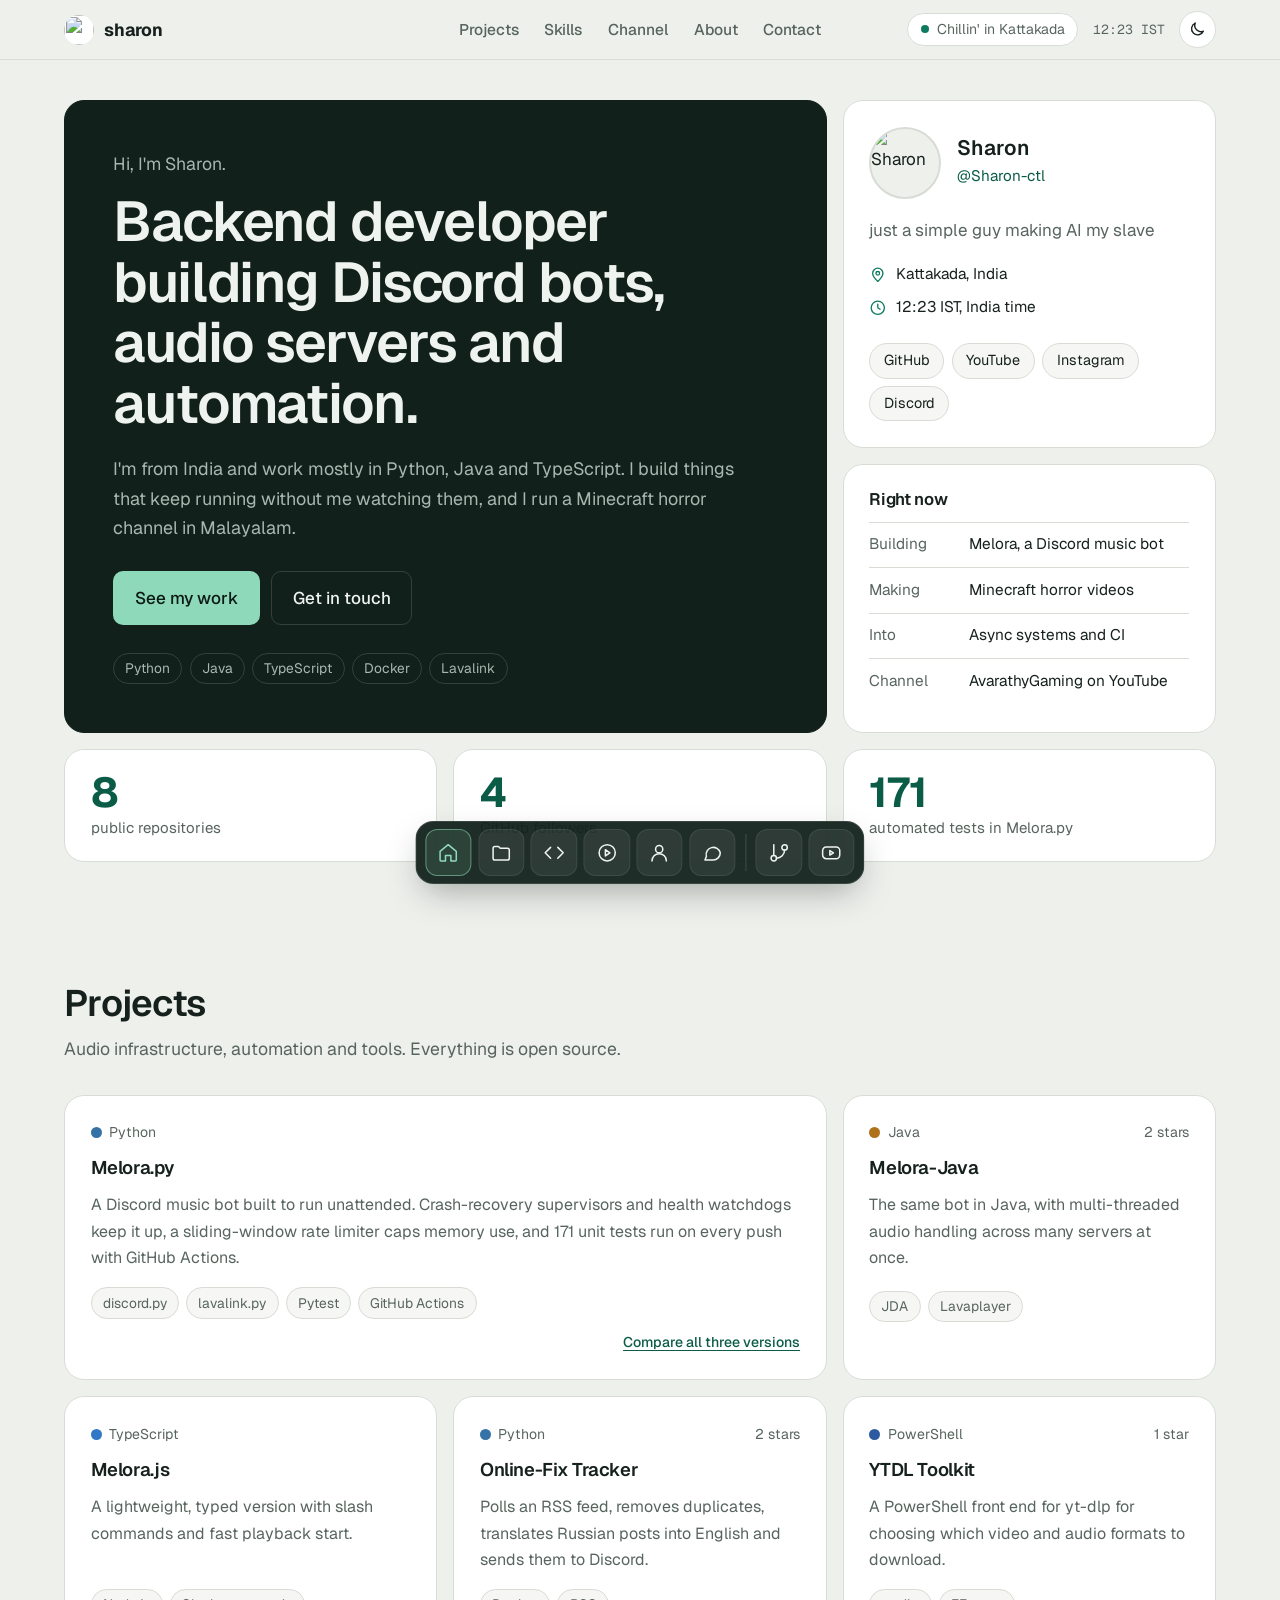
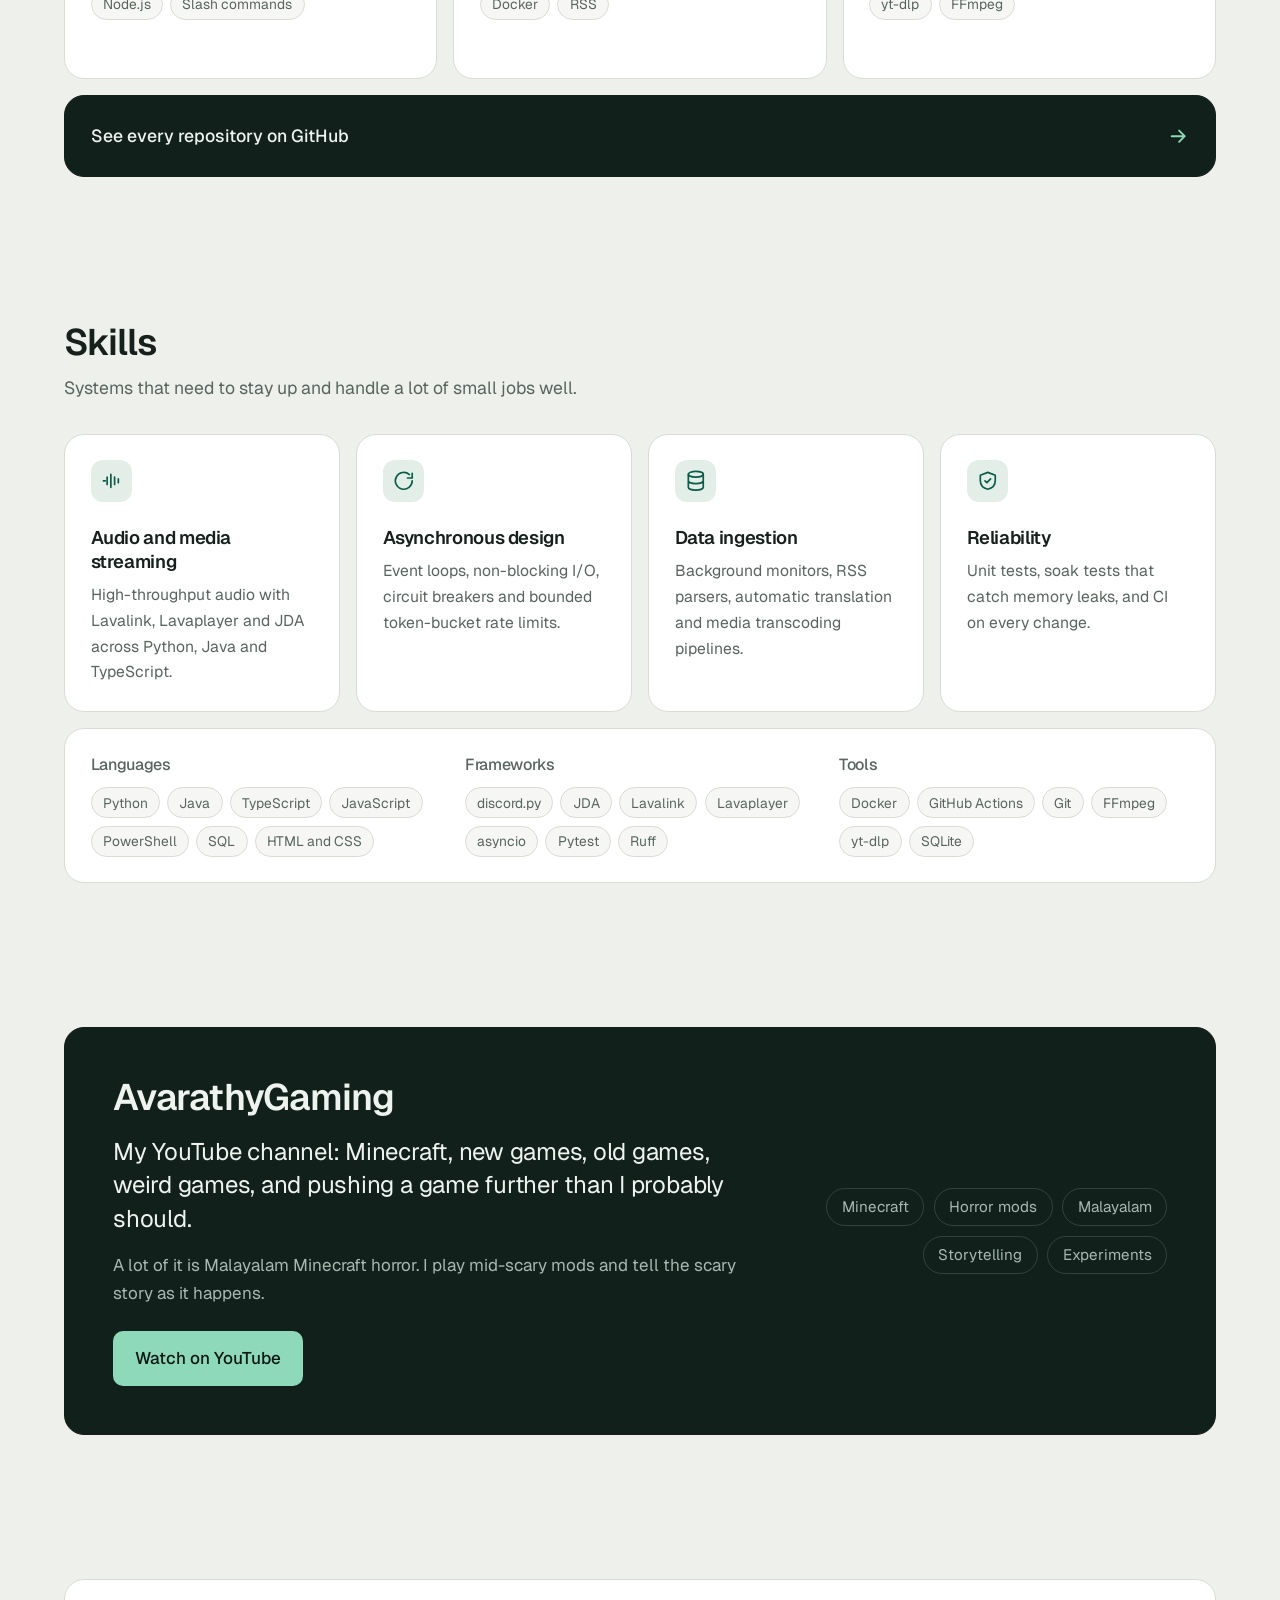
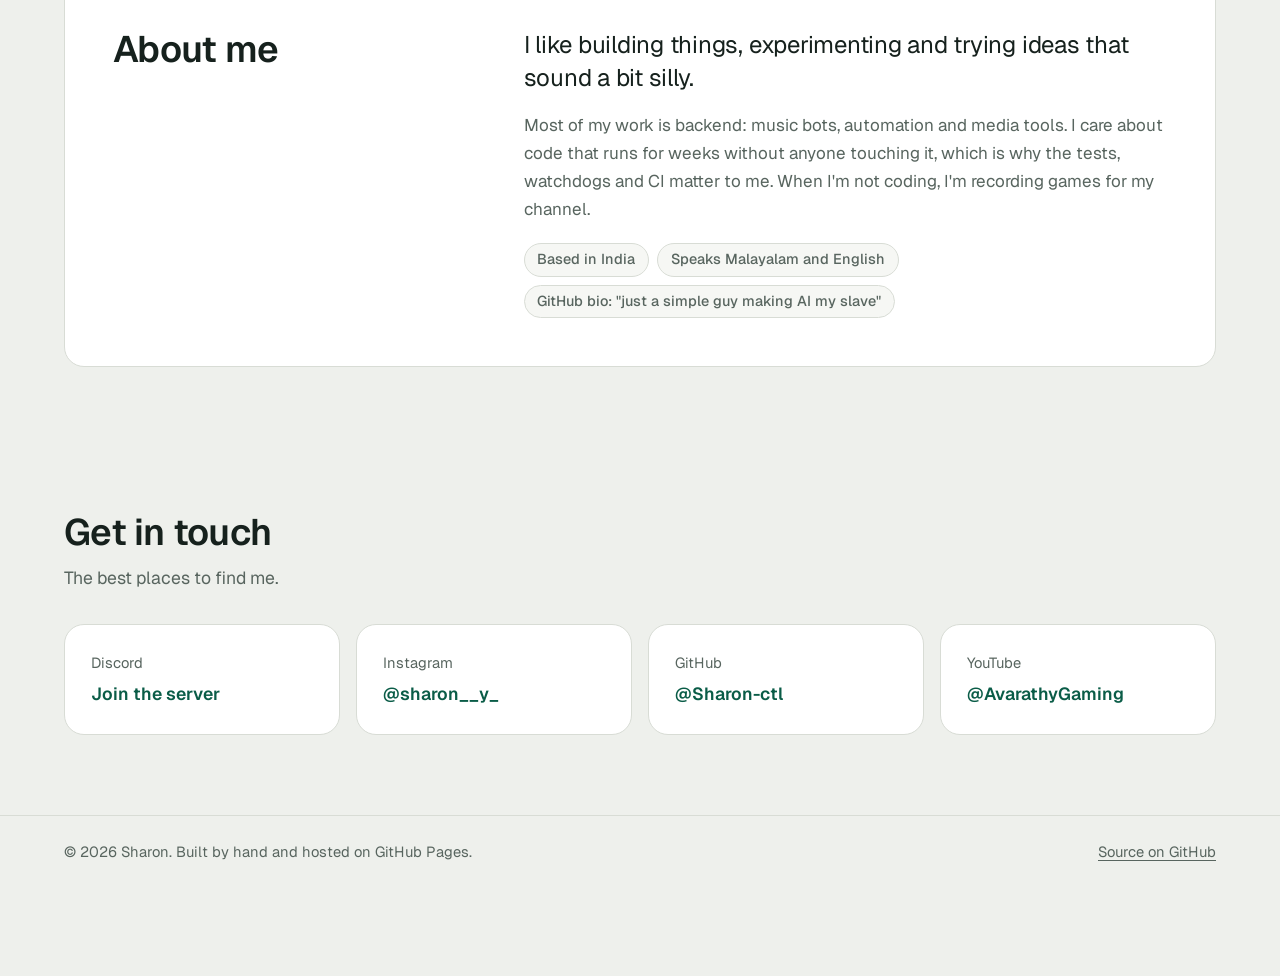
==== commit 66f02c38: "Add dark mode with a toggle that follows the system theme Co-Authored-By: Claude Sonnet 5.5 <noreply" ====
--- a/index.html
+++ b/index.html
@@ -12,11 +12,12 @@
   <meta property="og:description" content="Discord music bots, audio servers and automation in Python, Java and TypeScript.">
   <meta property="og:image" content="https://avatars.githubusercontent.com/u/253408985?v=4">
   <meta name="twitter:card" content="summary">
-  <meta name="theme-color" content="#eef0ec">
+  <meta name="theme-color" content="#eef0ec" id="theme-color">
   <link rel="icon" href="https://avatars.githubusercontent.com/u/253408985?s=64&v=4">
   <link rel="preconnect" href="https://fonts.googleapis.com">
   <link rel="preconnect" href="https://fonts.gstatic.com" crossorigin>
   <link href="https://fonts.googleapis.com/css2?family=Geist:wght@400;500;600;700&family=Geist+Mono:wght@400;500&display=swap" rel="stylesheet">
+  <script>try{var t=localStorage.getItem("theme");if(t!=="light"&&t!=="dark"){t=matchMedia("(prefers-color-scheme: dark)").matches?"dark":"light"}document.documentElement.dataset.theme=t}catch(e){}</script>
   <link rel="stylesheet" href="style.css">
   <script type="application/ld+json">
   {
@@ -56,6 +57,10 @@
       <div class="bar-right">
         <p class="status"><span class="dot" aria-hidden="true"></span>Chillin' in Kattakada</p>
         <time id="clock" class="clock" aria-label="Local time in India">--:-- IST</time>
+        <button class="theme-toggle" id="theme-toggle" type="button" aria-label="Switch to dark mode" aria-pressed="false">
+          <svg class="moon" viewBox="0 0 24 24" aria-hidden="true"><path d="M20 14.5A8 8 0 0 1 9.5 4a8 8 0 1 0 10.5 10.5z"/></svg>
+          <svg class="sun" viewBox="0 0 24 24" aria-hidden="true"><circle cx="12" cy="12" r="4"/><path d="M12 2v2M12 20v2M4.9 4.9l1.4 1.4M17.7 17.7l1.4 1.4M2 12h2M20 12h2M4.9 19.1l1.4-1.4M17.7 6.3l1.4-1.4"/></svg>
+        </button>
       </div>
     </div>
     <div class="progress" id="progress" aria-hidden="true"></div>
--- a/style.css
+++ b/style.css
@@ -11,11 +11,46 @@
   --on-dark-muted: #a8b8b1;
   --on-dark-line: rgba(255, 255, 255, .14);
   --mint: #8fd9bb;
+  --panel: #12201b;
+  --panel-hover: #1b2f28;
+  --tag-bg: #f6f7f4;
+  --icon-bg: #e3eee9;
+  --line-strong: #b9c1b8;
+  --bar-bg: rgba(238, 240, 236, .92);
+  --dock-bg: rgba(18, 32, 27, .94);
+  --shadow: rgba(18, 32, 27, .35);
+  color-scheme: light;
   --font: "Geist", system-ui, -apple-system, "Segoe UI", sans-serif;
   --mono: "Geist Mono", ui-monospace, monospace;
   --bar-h: 3.75rem;
   --r: 20px;
 }
+
+
+/* Dark theme */
+:root[data-theme="dark"] {
+  --bg: #0d1411;
+  --card: #151f1b;
+  --ink: #e6ede9;
+  --text: #e6ede9;
+  --muted: #9aaaa2;
+  --line: #25322c;
+  --accent: #6fcaa5;
+  --accent-ink: #7fd3b0;
+  --panel: #1a2a23;
+  --panel-hover: #223630;
+  --tag-bg: #1b2722;
+  --icon-bg: #1f302a;
+  --line-strong: #3a4c44;
+  --bar-bg: rgba(13, 20, 17, .92);
+  --dock-bg: rgba(30, 44, 38, .94);
+  --shadow: rgba(0, 0, 0, .6);
+  color-scheme: dark;
+}
+:root[data-theme="dark"] .tile.dark { border-color: #2a3d35; }
+:root[data-theme="dark"] .skip { color: #0d1411; }
+:root[data-theme="dark"] .dock a::after { background: #0d1411; }
+:root[data-theme="dark"] .profile-links a:hover { border-color: #3a5a4d; }
 
 * { box-sizing: border-box; }
 html { scroll-behavior: smooth; scroll-padding-top: 5rem; }
@@ -35,7 +70,7 @@
 :focus-visible { outline: 3px solid var(--accent); outline-offset: 3px; border-radius: 6px; }
 .dark :focus-visible { outline-color: var(--mint); }
 
-.skip { position: absolute; left: -999px; top: .5rem; background: var(--ink); color: #fff; padding: .5rem 1rem; z-index: 100; border-radius: 8px; }
+.skip { position: absolute; left: -999px; top: .5rem; background: var(--ink); color: var(--bg); padding: .5rem 1rem; z-index: 100; border-radius: 8px; }
 .skip:focus { left: .5rem; }
 .wrap { width: min(72rem, 100% - 2.5rem); margin-inline: auto; }
 
@@ -45,9 +80,9 @@
 
 /* Containers */
 .tile, .card { border: 1px solid var(--line); border-radius: var(--r); background: var(--card); padding: 1.6rem; }
-.tile.dark { background: var(--ink); border-color: var(--ink); color: var(--on-dark); }
+.tile.dark { background: var(--panel); border-color: var(--panel); color: var(--on-dark); }
 .card { transition: transform .2s ease, border-color .2s ease, box-shadow .2s ease; }
-.card:hover { transform: translateY(-3px); border-color: #b9c1b8; box-shadow: 0 14px 30px -18px rgba(18, 32, 27, .35); }
+.card:hover { transform: translateY(-3px); border-color: var(--line-strong); box-shadow: 0 14px 30px -18px var(--shadow); }
 
 /* Buttons and tags */
 .btn { display: inline-flex; align-items: center; padding: .75rem 1.3rem; border: 1px solid transparent; border-radius: 10px; font-weight: 500; text-decoration: none; transition: background .15s, border-color .15s, transform .15s; }
@@ -59,11 +94,11 @@
 .channel .btn-accent, .t-main .btn-accent { background: var(--mint); }
 
 .tags { display: flex; flex-wrap: wrap; gap: .45rem; }
-.tags li { padding: .2rem .7rem; border: 1px solid var(--line); border-radius: 999px; font-size: .86rem; color: var(--muted); background: #f6f7f4; }
+.tags li { padding: .2rem .7rem; border: 1px solid var(--line); border-radius: 999px; font-size: .86rem; color: var(--muted); background: var(--tag-bg); }
 .tags.on-dark li { border-color: var(--on-dark-line); color: var(--on-dark-muted); background: transparent; }
 
 /* Top bar */
-.topbar { position: fixed; inset: 0 0 auto 0; z-index: 60; height: var(--bar-h); background: rgba(238, 240, 236, .92); backdrop-filter: blur(10px); border-bottom: 1px solid var(--line); }
+.topbar { position: fixed; inset: 0 0 auto 0; z-index: 60; height: var(--bar-h); background: var(--bar-bg); backdrop-filter: blur(10px); border-bottom: 1px solid var(--line); }
 .bar { display: grid; grid-template-columns: 1fr auto 1fr; align-items: center; height: 100%; gap: 1rem; }
 .brand { display: inline-flex; align-items: center; gap: .65rem; text-decoration: none; font-weight: 700; font-size: 1.1rem; justify-self: start; }
 .brand img { border-radius: 50%; background: var(--card); }
@@ -74,6 +109,12 @@
 .status { display: flex; align-items: center; gap: .5rem; margin: 0; padding: .25rem .8rem; border: 1px solid var(--line); border-radius: 999px; background: var(--card); font-size: .88rem; color: var(--muted); }
 .dot { width: .5rem; height: .5rem; border-radius: 50%; background: var(--accent); }
 .clock { font-family: var(--mono); font-size: .82rem; color: var(--muted); }
+.theme-toggle { display: grid; place-items: center; width: 2.3rem; height: 2.3rem; border: 1px solid var(--line); border-radius: 50%; background: var(--card); color: var(--text); cursor: pointer; transition: border-color .15s, background .15s; }
+.theme-toggle:hover { border-color: var(--line-strong); }
+.theme-toggle svg { width: 1.15rem; height: 1.15rem; fill: none; stroke: currentColor; stroke-width: 1.8; stroke-linecap: round; stroke-linejoin: round; }
+.theme-toggle .sun { display: none; }
+:root[data-theme="dark"] .theme-toggle .sun { display: block; }
+:root[data-theme="dark"] .theme-toggle .moon { display: none; }
 .progress { position: absolute; left: 0; bottom: -1px; height: 2px; width: var(--p, 0%); background: var(--accent); }
 
 /* Hero bento */
@@ -104,8 +145,8 @@
 .facts svg { width: 1.1rem; height: 1.1rem; flex: none; fill: none; stroke: var(--accent); stroke-width: 1.8; stroke-linecap: round; stroke-linejoin: round; }
 
 .profile-links { margin-top: auto; padding-top: 1.25rem; display: flex; flex-wrap: wrap; gap: .45rem; }
-.profile-links a { display: inline-block; padding: .3rem .85rem; border: 1px solid var(--line); border-radius: 999px; font-size: .9rem; text-decoration: none; color: var(--text); background: #f6f7f4; transition: background .15s, border-color .15s; }
-.profile-links a:hover { background: #e3eee9; border-color: #b7d3c8; }
+.profile-links a { display: inline-block; padding: .3rem .85rem; border: 1px solid var(--line); border-radius: 999px; font-size: .9rem; text-decoration: none; color: var(--text); background: var(--tag-bg); transition: background .15s, border-color .15s; }
+.profile-links a:hover { background: var(--icon-bg); border-color: #b7d3c8; }
 .tile-h { font-size: 1.05rem; margin-bottom: .75rem; }
 .t-now dl { display: grid; }
 .t-now dl div { display: grid; grid-template-columns: 5.5rem 1fr; gap: .75rem; padding: .6rem 0; border-top: 1px solid var(--line); font-size: .96rem; }
@@ -135,14 +176,14 @@
 .p-foot { display: flex; justify-content: space-between; gap: 1rem; font-size: .88rem !important; min-height: 1.4em; }
 .inline { position: relative; z-index: 1; color: var(--accent-ink); font-weight: 500; text-underline-offset: 3px; }
 .all-repos { grid-column: 1 / -1; display: flex; justify-content: space-between; align-items: center; text-decoration: none; font-weight: 500; font-size: 1.1rem; transition: background .2s; }
-.all-repos:hover { background: #1b2f28; }
+.all-repos:hover { background: var(--panel-hover); }
 .all-repos svg { width: 1.4rem; height: 1.4rem; fill: none; stroke: var(--mint); stroke-width: 2; stroke-linecap: round; stroke-linejoin: round; transition: transform .2s; }
 .all-repos:hover svg { transform: translateX(4px); }
 
 /* Skills */
 .grid4 { display: grid; grid-template-columns: repeat(4, 1fr); gap: 1rem; }
 .grid4 .card p { margin: .5rem 0 0; color: var(--muted); font-size: .98rem; }
-.icon { width: 2.6rem; height: 2.6rem; padding: .6rem; margin-bottom: 1rem; border-radius: 12px; background: #e3eee9; fill: none; stroke: var(--accent-ink); stroke-width: 1.8; stroke-linecap: round; stroke-linejoin: round; }
+.icon { width: 2.6rem; height: 2.6rem; padding: .6rem; margin-bottom: 1rem; border-radius: 12px; background: var(--icon-bg); fill: none; stroke: var(--accent-ink); stroke-width: 1.8; stroke-linecap: round; stroke-linejoin: round; }
 .stack { margin-top: 1rem; display: grid; grid-template-columns: repeat(3, 1fr); gap: 1.5rem; }
 .stack:hover { transform: none; box-shadow: none; border-color: var(--line); }
 .stack h3 { margin-bottom: .75rem; font-size: 1rem; color: var(--muted); font-weight: 500; }
@@ -161,7 +202,7 @@
 .about p { margin: 0 0 1rem; color: var(--muted); }
 .about p.big { color: var(--text); }
 .facts.inline { margin-top: 1.25rem; display: flex; flex-wrap: wrap; gap: .5rem; }
-.facts.inline li { padding: .25rem .8rem; border: 1px solid var(--line); border-radius: 999px; font-size: .9rem; color: var(--muted); background: #f6f7f4; }
+.facts.inline li { padding: .25rem .8rem; border: 1px solid var(--line); border-radius: 999px; font-size: .9rem; color: var(--muted); background: var(--tag-bg); }
 
 /* Contact */
 .contact { display: grid; grid-template-columns: repeat(4, 1fr); gap: 1rem; }
@@ -176,11 +217,11 @@
 .site-footer a { text-underline-offset: 3px; }
 
 /* Dock */
-.dock { position: fixed; left: 50%; bottom: 1rem; transform: translateX(-50%); z-index: 70; display: flex; align-items: flex-end; gap: .4rem; padding: .45rem .55rem; border: 1px solid rgba(255, 255, 255, .12); border-radius: 18px; background: rgba(18, 32, 27, .94); box-shadow: 0 14px 34px -8px rgba(18, 32, 27, .55); max-width: calc(100vw - 1rem); }
+.dock { position: fixed; left: 50%; bottom: 1rem; transform: translateX(-50%); z-index: 70; display: flex; align-items: flex-end; gap: .4rem; padding: .45rem .55rem; border: 1px solid rgba(255, 255, 255, .12); border-radius: 18px; background: var(--dock-bg); box-shadow: 0 14px 34px -8px var(--shadow); max-width: calc(100vw - 1rem); }
 .dock a { --s: 1; position: relative; width: 2.9rem; height: 2.9rem; flex: none; display: grid; place-items: center; border-radius: 12px; color: var(--on-dark); text-decoration: none; background: rgba(255, 255, 255, .07); border: 1px solid rgba(255, 255, 255, .08); margin-inline: calc((var(--s) - 1) * 1.45rem); transform: scale(var(--s)); transform-origin: 50% 100%; transition: transform .12s ease-out, margin .12s ease-out, background .15s; }
 .dock a:hover { background: rgba(255, 255, 255, .16); }
 .dock svg { width: 1.35rem; height: 1.35rem; fill: none; stroke: currentColor; stroke-width: 1.7; stroke-linecap: round; stroke-linejoin: round; }
-.dock a::after { content: attr(data-label); position: absolute; bottom: calc(100% + .55rem); left: 50%; transform: translateX(-50%) scale(calc(1 / var(--s))); transform-origin: 50% 100%; white-space: nowrap; padding: .25rem .65rem; border-radius: 8px; font-size: .82rem; background: var(--ink); color: var(--on-dark); opacity: 0; pointer-events: none; transition: opacity .12s; }
+.dock a::after { content: attr(data-label); position: absolute; bottom: calc(100% + .55rem); left: 50%; transform: translateX(-50%) scale(calc(1 / var(--s))); transform-origin: 50% 100%; white-space: nowrap; padding: .25rem .65rem; border-radius: 8px; font-size: .82rem; background: #12201b; color: var(--on-dark); opacity: 0; pointer-events: none; transition: opacity .12s; }
 .dock a:hover::after, .dock a:focus-visible::after { opacity: 1; }
 .dock a.active { color: var(--mint); border-color: rgba(143, 217, 187, .55); background: rgba(143, 217, 187, .12); }
 .dock a:focus-visible { outline-color: var(--mint); }
@@ -212,6 +253,6 @@
 @media (prefers-reduced-motion: reduce) {
   html { scroll-behavior: auto; }
   .bento > .tile { animation: none; }
-  .card, .btn, .dock a, .all-repos svg { transition: none; }
+  .card, .btn, .dock a, .all-repos svg, .theme-toggle { transition: none; }
   .card:hover, .btn:hover { transform: none; }
 }
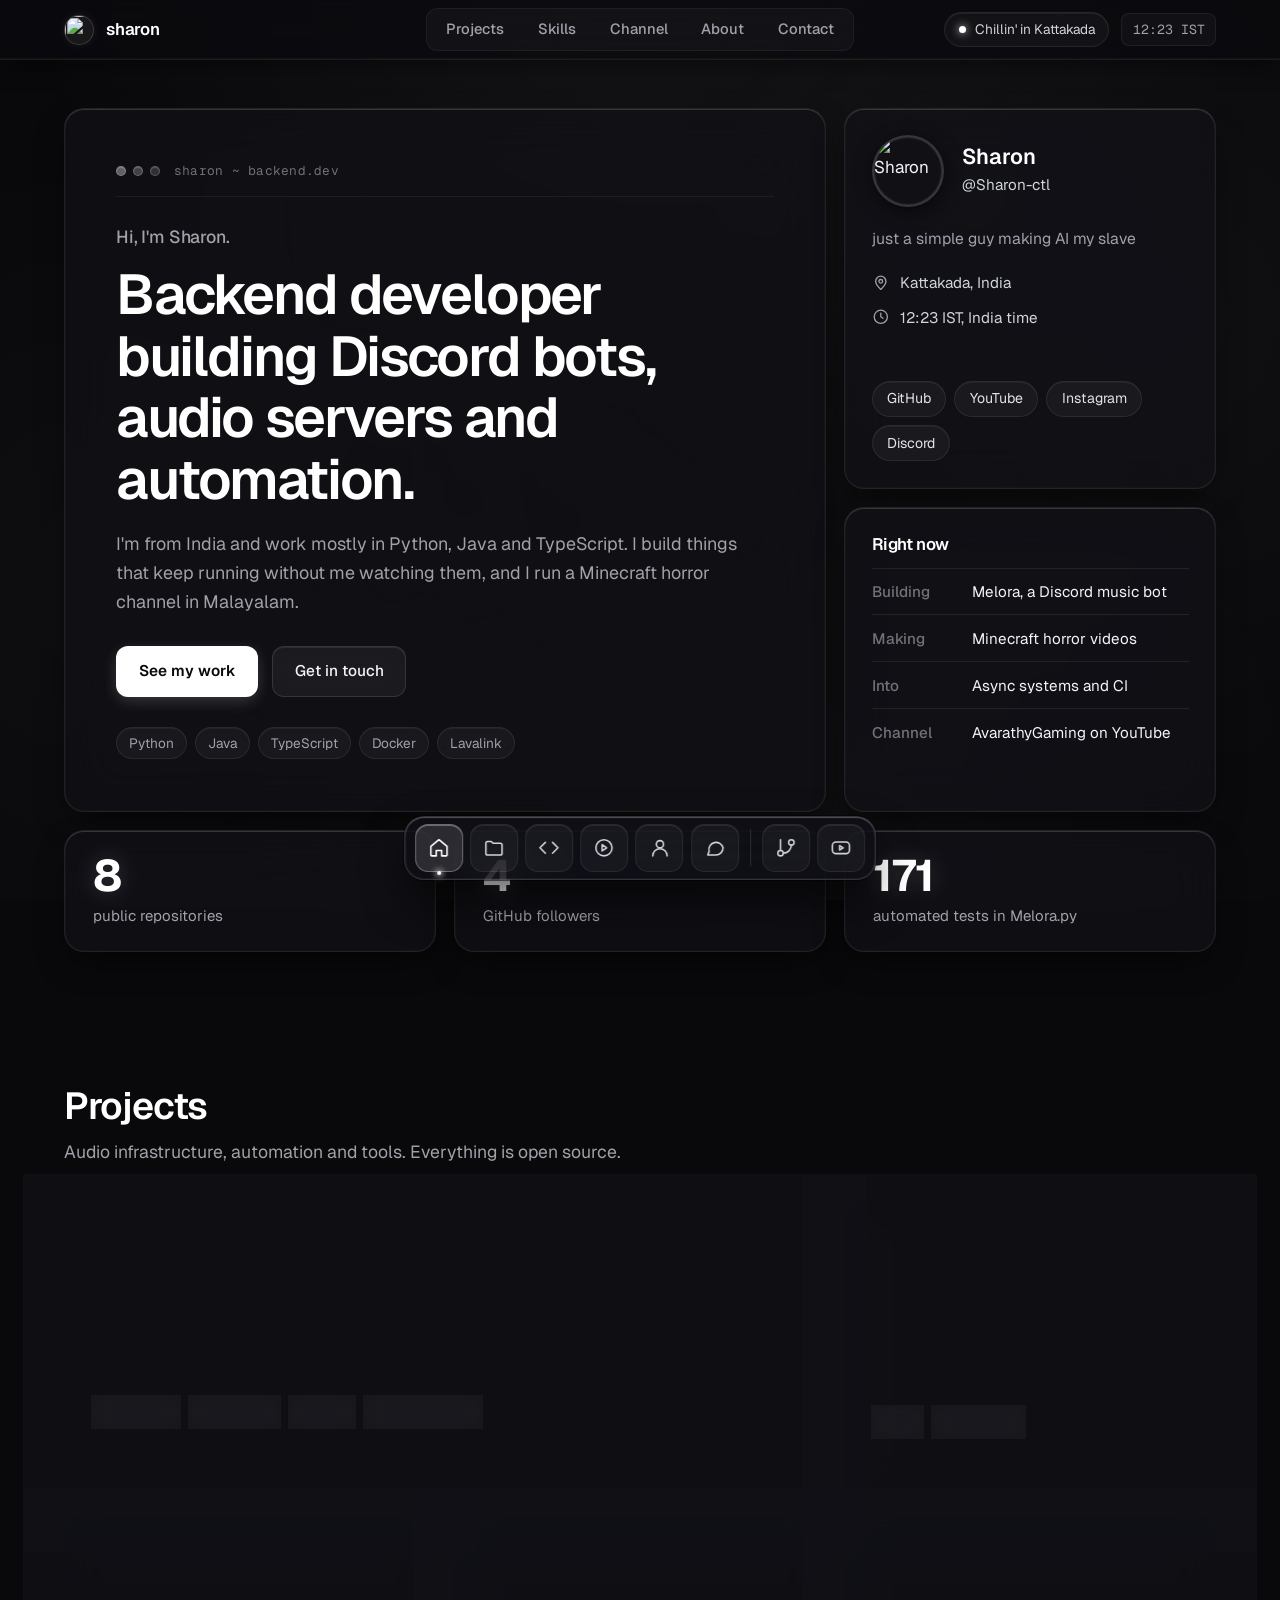
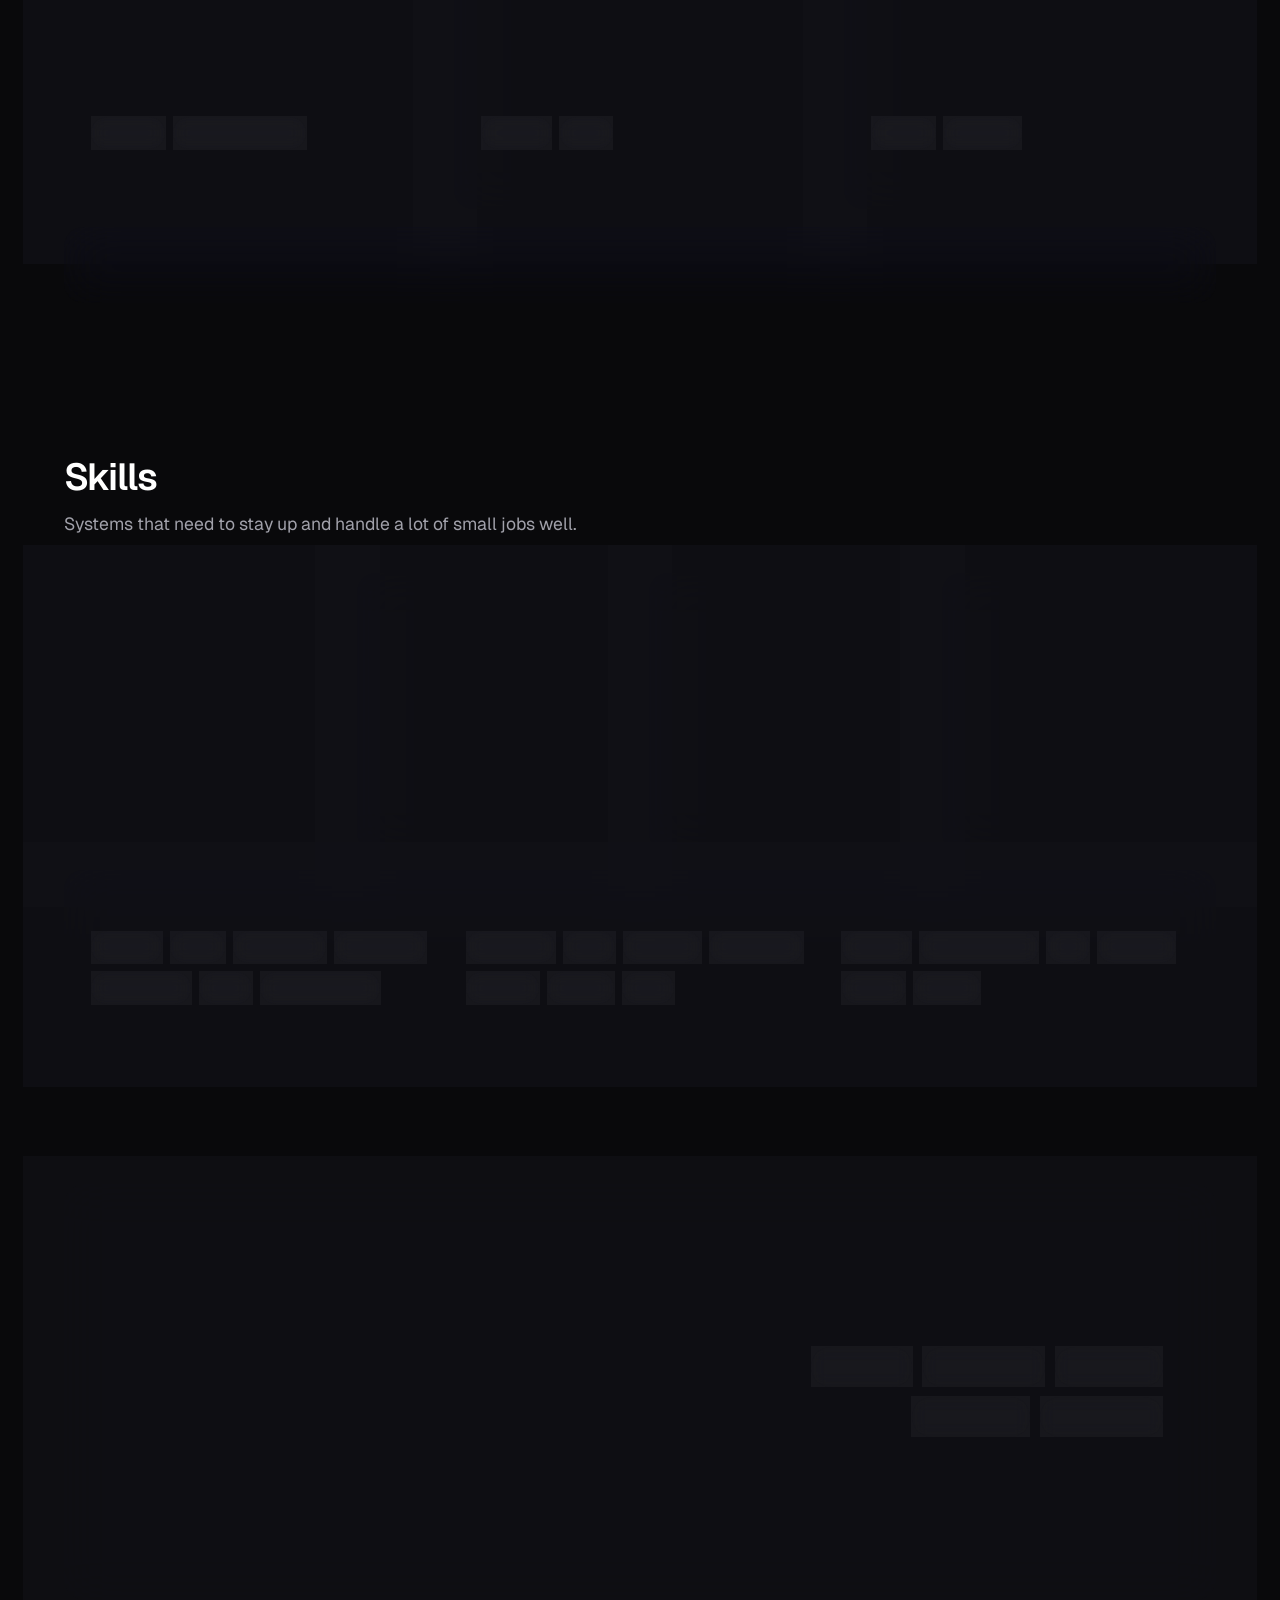
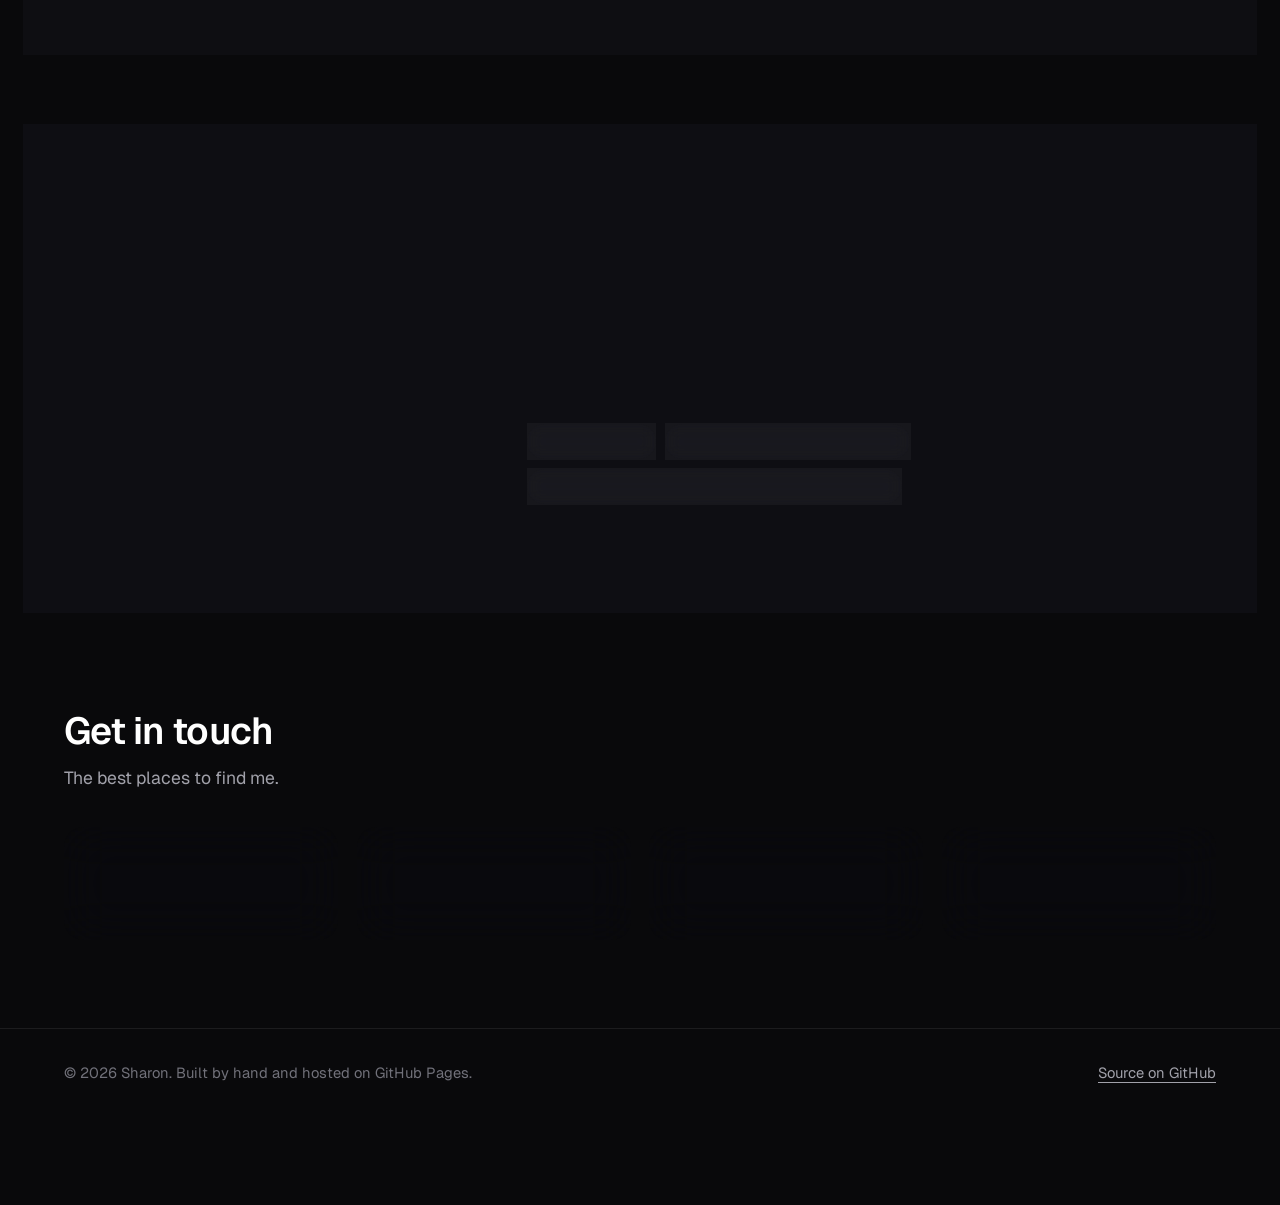
==== commit 90399dc4: "intel placement" ====
--- a/index.html
+++ b/index.html
@@ -1,5 +1,5 @@
 <!doctype html>
-<html lang="en">
+<html lang="en" data-theme="dark">
 <head>
   <meta charset="utf-8">
   <meta name="viewport" content="width=device-width, initial-scale=1">
@@ -12,12 +12,11 @@
   <meta property="og:description" content="Discord music bots, audio servers and automation in Python, Java and TypeScript.">
   <meta property="og:image" content="https://avatars.githubusercontent.com/u/253408985?v=4">
   <meta name="twitter:card" content="summary">
-  <meta name="theme-color" content="#eef0ec" id="theme-color">
+  <meta name="theme-color" content="#09090b">
   <link rel="icon" href="https://avatars.githubusercontent.com/u/253408985?s=64&v=4">
   <link rel="preconnect" href="https://fonts.googleapis.com">
   <link rel="preconnect" href="https://fonts.gstatic.com" crossorigin>
   <link href="https://fonts.googleapis.com/css2?family=Geist:wght@400;500;600;700&family=Geist+Mono:wght@400;500&display=swap" rel="stylesheet">
-  <script>try{var t=localStorage.getItem("theme");if(t!=="light"&&t!=="dark"){t=matchMedia("(prefers-color-scheme: dark)").matches?"dark":"light"}document.documentElement.dataset.theme=t}catch(e){}</script>
   <link rel="stylesheet" href="style.css">
   <script type="application/ld+json">
   {
@@ -57,10 +56,6 @@
       <div class="bar-right">
         <p class="status"><span class="dot" aria-hidden="true"></span>Chillin' in Kattakada</p>
         <time id="clock" class="clock" aria-label="Local time in India">--:-- IST</time>
-        <button class="theme-toggle" id="theme-toggle" type="button" aria-label="Switch to dark mode" aria-pressed="false">
-          <svg class="moon" viewBox="0 0 24 24" aria-hidden="true"><path d="M20 14.5A8 8 0 0 1 9.5 4a8 8 0 1 0 10.5 10.5z"/></svg>
-          <svg class="sun" viewBox="0 0 24 24" aria-hidden="true"><circle cx="12" cy="12" r="4"/><path d="M12 2v2M12 20v2M4.9 4.9l1.4 1.4M17.7 17.7l1.4 1.4M2 12h2M20 12h2M4.9 19.1l1.4-1.4M17.7 6.3l1.4-1.4"/></svg>
-        </button>
       </div>
     </div>
     <div class="progress" id="progress" aria-hidden="true"></div>
@@ -71,6 +66,14 @@
     <section class="hero" id="home" aria-label="Introduction">
       <div class="wrap bento">
         <div class="tile dark t-main" style="--i:0">
+          <div class="mac-header" aria-hidden="true">
+            <div class="mac-dots">
+              <span class="mac-dot"></span>
+              <span class="mac-dot"></span>
+              <span class="mac-dot"></span>
+            </div>
+            <span class="mac-title">sharon ~ backend.dev</span>
+          </div>
           <p class="hello">Hi, I'm Sharon.</p>
           <h1>Backend developer building Discord bots, audio servers and automation.</h1>
           <p class="lede">I'm from India and work mostly in Python, Java and TypeScript. I build things that keep running without me watching them, and I run a Minecraft horror channel in Malayalam.</p>
--- a/style.css
+++ b/style.css
@@ -1,232 +1,1148 @@
 :root {
-  --bg: #eef0ec;
-  --card: #ffffff;
-  --ink: #12201b;
-  --text: #16211d;
-  --muted: #58655f;
-  --line: #d8dcd5;
-  --accent: #0e7a5f;
-  --accent-ink: #0a5c47;
-  --on-dark: #eef3f0;
-  --on-dark-muted: #a8b8b1;
-  --on-dark-line: rgba(255, 255, 255, .14);
-  --mint: #8fd9bb;
-  --panel: #12201b;
-  --panel-hover: #1b2f28;
-  --tag-bg: #f6f7f4;
-  --icon-bg: #e3eee9;
-  --line-strong: #b9c1b8;
-  --bar-bg: rgba(238, 240, 236, .92);
-  --dock-bg: rgba(18, 32, 27, .94);
-  --shadow: rgba(18, 32, 27, .35);
-  color-scheme: light;
-  --font: "Geist", system-ui, -apple-system, "Segoe UI", sans-serif;
-  --mono: "Geist Mono", ui-monospace, monospace;
+  /* Color Palette: Pure Monochromatic Obsidian, Titanium & Silver */
+  --bg: #09090b;
+  --bg-elevated: #111115;
+  --card: rgba(18, 18, 24, 0.7);
+  --card-hover: rgba(28, 28, 36, 0.82);
+  --panel: rgba(16, 16, 22, 0.75);
+  --panel-hover: rgba(24, 24, 32, 0.85);
+  
+  /* Text */
+  --ink: #ffffff;
+  --text: #f4f4f6;
+  --muted: #a1a1aa;
+  --muted-dim: #71717a;
+  
+  /* Borders & Highlights */
+  --line: rgba(255, 255, 255, 0.08);
+  --line-strong: rgba(255, 255, 255, 0.18);
+  --line-active: rgba(255, 255, 255, 0.3);
+  
+  /* Accents (Strictly Pure White & Neutral Titanium) */
+  --accent: #ffffff;
+  --accent-ink: #09090b;
+  --accent-soft: rgba(255, 255, 255, 0.1);
+  --accent-glow: rgba(255, 255, 255, 0.25);
+  
+  /* Liquid Glass macOS Tokens */
+  --glass-blur: blur(24px) saturate(190%);
+  --glass-blur-deep: blur(32px) saturate(200%);
+  --glass-specular: inset 0 1px 0 0 rgba(255, 255, 255, 0.14), inset 0 0 0 1px rgba(255, 255, 255, 0.02);
+  --glass-specular-hover: inset 0 1px 0 0 rgba(255, 255, 255, 0.25), inset 0 0 0 1px rgba(255, 255, 255, 0.05);
+  --glass-shadow: 0 14px 34px -10px rgba(0, 0, 0, 0.65);
+  --glass-shadow-hover: 0 22px 48px -12px rgba(0, 0, 0, 0.85);
+
+  /* Playful Tactile Spring Easings */
+  --spring: cubic-bezier(0.34, 1.56, 0.64, 1);
+  --spring-soft: cubic-bezier(0.25, 1.3, 0.5, 1);
+  --ease-smooth: cubic-bezier(0.16, 1, 0.3, 1);
+
+  /* Materials */
+  --tag-bg: rgba(255, 255, 255, 0.04);
+  --tag-bg-hover: rgba(255, 255, 255, 0.08);
+  --icon-bg: rgba(255, 255, 255, 0.05);
+  --bar-bg: rgba(10, 10, 14, 0.72);
+  --dock-bg: rgba(16, 16, 22, 0.74);
+  --shadow: rgba(0, 0, 0, 0.7);
+
+  color-scheme: dark;
+  --font: "Geist", system-ui, -apple-system, "Segoe UI", Roboto, sans-serif;
+  --mono: "Geist Mono", ui-monospace, SFMono-Regular, Menlo, monospace;
   --bar-h: 3.75rem;
   --r: 20px;
 }
 
-
-/* Dark theme */
-:root[data-theme="dark"] {
-  --bg: #0d1411;
-  --card: #151f1b;
-  --ink: #e6ede9;
-  --text: #e6ede9;
-  --muted: #9aaaa2;
-  --line: #25322c;
-  --accent: #6fcaa5;
-  --accent-ink: #7fd3b0;
-  --panel: #1a2a23;
-  --panel-hover: #223630;
-  --tag-bg: #1b2722;
-  --icon-bg: #1f302a;
-  --line-strong: #3a4c44;
-  --bar-bg: rgba(13, 20, 17, .92);
-  --dock-bg: rgba(30, 44, 38, .94);
-  --shadow: rgba(0, 0, 0, .6);
+* { box-sizing: border-box; }
+html {
+  scroll-behavior: smooth;
+  scroll-padding-top: 5rem;
+  background-color: var(--bg);
   color-scheme: dark;
 }
-:root[data-theme="dark"] .tile.dark { border-color: #2a3d35; }
-:root[data-theme="dark"] .skip { color: #0d1411; }
-:root[data-theme="dark"] .dock a::after { background: #0d1411; }
-:root[data-theme="dark"] .profile-links a:hover { border-color: #3a5a4d; }
-
-* { box-sizing: border-box; }
-html { scroll-behavior: smooth; scroll-padding-top: 5rem; }
+
 body {
   margin: 0;
-  background: var(--bg);
+  background-color: var(--bg);
+  /* Liquid ambient backlight caustics: gives frosted glass genuine optical depth */
+  background-image: 
+    radial-gradient(circle 900px at 50% -10%, rgba(255, 255, 255, 0.05), transparent 70%),
+    radial-gradient(circle 800px at 90% 35%, rgba(255, 255, 255, 0.03), transparent 60%),
+    radial-gradient(circle 750px at 10% 65%, rgba(255, 255, 255, 0.025), transparent 60%),
+    radial-gradient(circle 800px at 60% 95%, rgba(255, 255, 255, 0.03), transparent 70%);
+  background-attachment: fixed;
   color: var(--text);
   font-family: var(--font);
   font-size: 1.0625rem;
   line-height: 1.65;
   -webkit-font-smoothing: antialiased;
-}
+  -moz-osx-font-smoothing: grayscale;
+  min-height: 100vh;
+  position: relative;
+  overflow-x: hidden;
+}
+
 a { color: inherit; }
 img { display: block; max-width: 100%; }
 ul, dl, dd { margin: 0; padding: 0; }
 li { list-style: none; }
-:focus-visible { outline: 3px solid var(--accent); outline-offset: 3px; border-radius: 6px; }
-.dark :focus-visible { outline-color: var(--mint); }
-
-.skip { position: absolute; left: -999px; top: .5rem; background: var(--ink); color: var(--bg); padding: .5rem 1rem; z-index: 100; border-radius: 8px; }
+
+:focus-visible {
+  outline: 2px solid rgba(255, 255, 255, 0.65);
+  outline-offset: 3px;
+  border-radius: 8px;
+}
+
+.skip {
+  position: absolute;
+  left: -999px;
+  top: .5rem;
+  background: #ffffff;
+  color: #09090b;
+  font-weight: 500;
+  padding: .5rem 1rem;
+  z-index: 100;
+  border-radius: 8px;
+  box-shadow: 0 4px 14px rgba(0, 0, 0, 0.4);
+}
 .skip:focus { left: .5rem; }
-.wrap { width: min(72rem, 100% - 2.5rem); margin-inline: auto; }
-
-h1, h2, h3 { margin: 0; font-weight: 600; letter-spacing: -0.02em; }
-h2 { font-size: clamp(1.7rem, 3.2vw, 2.3rem); line-height: 1.15; }
-h3 { font-size: 1.15rem; line-height: 1.3; }
-
-/* Containers */
-.tile, .card { border: 1px solid var(--line); border-radius: var(--r); background: var(--card); padding: 1.6rem; }
-.tile.dark { background: var(--panel); border-color: var(--panel); color: var(--on-dark); }
-.card { transition: transform .2s ease, border-color .2s ease, box-shadow .2s ease; }
-.card:hover { transform: translateY(-3px); border-color: var(--line-strong); box-shadow: 0 14px 30px -18px var(--shadow); }
-
-/* Buttons and tags */
-.btn { display: inline-flex; align-items: center; padding: .75rem 1.3rem; border: 1px solid transparent; border-radius: 10px; font-weight: 500; text-decoration: none; transition: background .15s, border-color .15s, transform .15s; }
-.btn:hover { transform: translateY(-1px); }
-.btn-accent { background: var(--mint); color: #0b1a14; }
-.btn-accent:hover { background: #a8e6cc; }
-.btn-outline { border-color: var(--on-dark-line); color: var(--on-dark); }
-.btn-outline:hover { border-color: rgba(255, 255, 255, .4); }
-.channel .btn-accent, .t-main .btn-accent { background: var(--mint); }
-
-.tags { display: flex; flex-wrap: wrap; gap: .45rem; }
-.tags li { padding: .2rem .7rem; border: 1px solid var(--line); border-radius: 999px; font-size: .86rem; color: var(--muted); background: var(--tag-bg); }
-.tags.on-dark li { border-color: var(--on-dark-line); color: var(--on-dark-muted); background: transparent; }
-
-/* Top bar */
-.topbar { position: fixed; inset: 0 0 auto 0; z-index: 60; height: var(--bar-h); background: var(--bar-bg); backdrop-filter: blur(10px); border-bottom: 1px solid var(--line); }
-.bar { display: grid; grid-template-columns: 1fr auto 1fr; align-items: center; height: 100%; gap: 1rem; }
-.brand { display: inline-flex; align-items: center; gap: .65rem; text-decoration: none; font-weight: 700; font-size: 1.1rem; justify-self: start; }
-.brand img { border-radius: 50%; background: var(--card); }
-.bar-nav { display: flex; gap: 1.6rem; }
-.bar-nav a { text-decoration: none; color: var(--muted); font-size: .97rem; font-weight: 500; transition: color .15s; }
-.bar-nav a:hover { color: var(--text); }
-.bar-right { display: flex; align-items: center; gap: .9rem; justify-self: end; }
-.status { display: flex; align-items: center; gap: .5rem; margin: 0; padding: .25rem .8rem; border: 1px solid var(--line); border-radius: 999px; background: var(--card); font-size: .88rem; color: var(--muted); }
-.dot { width: .5rem; height: .5rem; border-radius: 50%; background: var(--accent); }
-.clock { font-family: var(--mono); font-size: .82rem; color: var(--muted); }
-.theme-toggle { display: grid; place-items: center; width: 2.3rem; height: 2.3rem; border: 1px solid var(--line); border-radius: 50%; background: var(--card); color: var(--text); cursor: pointer; transition: border-color .15s, background .15s; }
-.theme-toggle:hover { border-color: var(--line-strong); }
-.theme-toggle svg { width: 1.15rem; height: 1.15rem; fill: none; stroke: currentColor; stroke-width: 1.8; stroke-linecap: round; stroke-linejoin: round; }
-.theme-toggle .sun { display: none; }
-:root[data-theme="dark"] .theme-toggle .sun { display: block; }
-:root[data-theme="dark"] .theme-toggle .moon { display: none; }
-.progress { position: absolute; left: 0; bottom: -1px; height: 2px; width: var(--p, 0%); background: var(--accent); }
-
-/* Hero bento */
-.hero { padding: calc(var(--bar-h) + clamp(1.5rem, 4vw, 2.5rem)) 0 clamp(2rem, 5vw, 3rem); }
-.bento { display: grid; grid-template-columns: repeat(12, 1fr); gap: 1rem; }
-.bento > .tile { animation: rise .6s cubic-bezier(.2, .7, .2, 1) both; animation-delay: calc(var(--i, 0) * 70ms); }
-@keyframes rise { from { opacity: 0; transform: translateY(14px); } to { opacity: 1; transform: none; } }
-
-.t-main { grid-column: span 8; grid-row: span 2; padding: clamp(1.75rem, 4vw, 3rem); display: flex; flex-direction: column; justify-content: center;
-  background-image: radial-gradient(rgba(255, 255, 255, .07) 1px, transparent 1px); background-size: 22px 22px; }
+
+.wrap {
+  width: min(72rem, 100% - 2.5rem);
+  margin-inline: auto;
+}
+
+h1, h2, h3 {
+  margin: 0;
+  color: var(--ink);
+  font-weight: 600;
+  letter-spacing: -0.025em;
+}
+h2 {
+  font-size: clamp(1.75rem, 3.2vw, 2.35rem);
+  line-height: 1.15;
+}
+h3 {
+  font-size: 1.15rem;
+  line-height: 1.3;
+}
+
+/* Liquid Glass Containers with tactile micro-pop */
+.tile, .card {
+  position: relative;
+  border: 1px solid var(--line);
+  border-radius: var(--r);
+  background: var(--card);
+  backdrop-filter: var(--glass-blur);
+  -webkit-backdrop-filter: var(--glass-blur);
+  box-shadow: var(--glass-specular), var(--glass-shadow);
+  padding: 1.65rem;
+  transition: transform .26s var(--spring),
+              border-color .2s ease,
+              box-shadow .26s ease,
+              background .2s ease;
+}
+
+.card:hover {
+  transform: translateY(-4px) scale(1.008);
+  border-color: var(--line-strong);
+  background: var(--card-hover);
+  box-shadow: var(--glass-specular-hover), var(--glass-shadow-hover);
+}
+.card:active {
+  transform: translateY(-1px) scale(0.995);
+  transition-duration: .12s;
+}
+
+.tile.dark {
+  background: var(--panel);
+  border-color: var(--line);
+}
+.tile.dark:hover {
+  background: var(--panel-hover);
+  border-color: var(--line-strong);
+}
+
+/* Tactile macOS Buttons with bouncy spring pop */
+.btn {
+  display: inline-flex;
+  align-items: center;
+  justify-content: center;
+  padding: .75rem 1.35rem;
+  border-radius: 12px;
+  font-weight: 500;
+  font-size: .96rem;
+  text-decoration: none;
+  cursor: pointer;
+  transform: translateY(0) scale(1);
+  transition: transform .22s var(--spring),
+              background .16s ease,
+              border-color .16s ease,
+              box-shadow .22s var(--spring);
+}
+.btn:hover {
+  transform: translateY(-2.5px) scale(1.03);
+}
+.btn:active {
+  transform: translateY(1px) scale(0.96);
+  transition-duration: .1s;
+}
+
+.btn-accent {
+  background: #ffffff;
+  color: #09090b;
+  border: 1px solid rgba(255, 255, 255, 0.9);
+  box-shadow: inset 0 1px 0 rgba(255, 255, 255, 0.9), 0 4px 16px -2px rgba(255, 255, 255, 0.22);
+  font-weight: 600;
+}
+.btn-accent:hover {
+  background: #f4f4f5;
+  border-color: #ffffff;
+  box-shadow: inset 0 1px 0 rgba(255, 255, 255, 1), 0 8px 24px -2px rgba(255, 255, 255, 0.38);
+}
+
+.btn-outline {
+  background: rgba(255, 255, 255, 0.05);
+  border: 1px solid rgba(255, 255, 255, 0.12);
+  color: #f4f4f6;
+  backdrop-filter: blur(12px);
+  -webkit-backdrop-filter: blur(12px);
+  box-shadow: inset 0 1px 0 rgba(255, 255, 255, 0.08);
+}
+.btn-outline:hover {
+  background: rgba(255, 255, 255, 0.1);
+  border-color: rgba(255, 255, 255, 0.28);
+  color: #ffffff;
+  box-shadow: inset 0 1px 0 rgba(255, 255, 255, 0.2), 0 8px 20px -4px rgba(0, 0, 0, 0.55);
+}
+
+.channel .btn-accent, .t-main .btn-accent {
+  background: #ffffff;
+  color: #09090b;
+}
+
+/* Liquid Glass Tags / Badges with subtle micro-pop */
+.tags {
+  display: flex;
+  flex-wrap: wrap;
+  gap: .5rem;
+}
+.tags li {
+  padding: .25rem .75rem;
+  border: 1px solid var(--line);
+  border-radius: 999px;
+  font-size: .85rem;
+  color: var(--muted);
+  background: var(--tag-bg);
+  backdrop-filter: blur(8px);
+  -webkit-backdrop-filter: blur(8px);
+  box-shadow: inset 0 1px 0 rgba(255, 255, 255, 0.05);
+  cursor: default;
+  transition: transform .22s var(--spring),
+              background .15s ease,
+              border-color .15s ease,
+              color .15s ease,
+              box-shadow .22s var(--spring);
+}
+.tags li:hover {
+  transform: translateY(-2px) scale(1.05);
+  background: var(--tag-bg-hover);
+  border-color: var(--line-strong);
+  color: #ffffff;
+  box-shadow: 0 4px 12px rgba(0, 0, 0, 0.45);
+}
+.tags.on-dark li {
+  border-color: var(--line);
+  color: var(--muted);
+  background: var(--tag-bg);
+}
+
+/* macOS Frosted Menu Bar (Top Bar) */
+.topbar {
+  position: fixed;
+  inset: 0 0 auto 0;
+  z-index: 60;
+  height: var(--bar-h);
+  background: var(--bar-bg);
+  backdrop-filter: var(--glass-blur-deep);
+  -webkit-backdrop-filter: var(--glass-blur-deep);
+  border-bottom: 1px solid var(--line);
+  box-shadow: inset 0 -1px 0 0 rgba(255, 255, 255, 0.03), 0 8px 24px -4px rgba(0, 0, 0, 0.5);
+}
+.bar {
+  display: grid;
+  grid-template-columns: 1fr auto 1fr;
+  align-items: center;
+  height: 100%;
+  gap: 1.25rem;
+}
+.brand {
+  display: inline-flex;
+  align-items: center;
+  gap: .75rem;
+  text-decoration: none;
+  font-weight: 600;
+  font-size: 1.05rem;
+  color: #ffffff;
+  letter-spacing: -0.01em;
+  justify-self: start;
+  transition: transform .22s var(--spring);
+}
+.brand:hover {
+  transform: scale(1.03);
+}
+.brand img {
+  border-radius: 50%;
+  background: #18181b;
+  border: 1px solid rgba(255, 255, 255, 0.15);
+  box-shadow: 0 0 10px rgba(255, 255, 255, 0.08);
+  transition: transform .3s var(--spring), box-shadow .25s ease;
+}
+.brand:hover img {
+  transform: scale(1.12) rotate(-4deg);
+  box-shadow: 0 0 18px rgba(255, 255, 255, 0.28);
+}
+.brand span {
+  transition: color .15s, text-shadow .15s;
+}
+.brand:hover span {
+  color: #ffffff;
+  text-shadow: 0 0 12px rgba(255, 255, 255, 0.35);
+}
+
+.bar-nav {
+  display: flex;
+  gap: .4rem;
+  background: rgba(255, 255, 255, 0.03);
+  padding: .25rem .35rem;
+  border-radius: 12px;
+  border: 1px solid rgba(255, 255, 255, 0.05);
+}
+.bar-nav a {
+  text-decoration: none;
+  color: var(--muted);
+  font-size: .92rem;
+  font-weight: 500;
+  padding: .3rem .85rem;
+  border-radius: 8px;
+  transition: transform .2s var(--spring),
+              color .15s ease,
+              background .15s ease;
+}
+.bar-nav a:hover {
+  color: #ffffff;
+  background: rgba(255, 255, 255, 0.08);
+  transform: translateY(-1.5px) scale(1.05);
+}
+.bar-nav a:active {
+  transform: scale(0.96);
+}
+
+.bar-right {
+  display: flex;
+  align-items: center;
+  gap: .75rem;
+  justify-self: end;
+}
+.status {
+  display: flex;
+  align-items: center;
+  gap: .55rem;
+  margin: 0;
+  padding: .3rem .85rem;
+  border: 1px solid var(--line);
+  border-radius: 999px;
+  background: rgba(255, 255, 255, 0.04);
+  font-size: .85rem;
+  color: #d4d4d8;
+  backdrop-filter: blur(10px);
+  -webkit-backdrop-filter: blur(10px);
+  box-shadow: inset 0 1px 0 rgba(255, 255, 255, 0.06);
+  cursor: default;
+  transition: transform .24s var(--spring), border-color .15s ease;
+}
+.status:hover {
+  transform: scale(1.04);
+  border-color: var(--line-strong);
+}
+.dot {
+  width: .45rem;
+  height: .45rem;
+  border-radius: 50%;
+  background: #ffffff;
+  box-shadow: 0 0 8px rgba(255, 255, 255, 0.9);
+  animation: pulse-glow 2.5s infinite ease-in-out;
+}
+@keyframes pulse-glow {
+  0%, 100% { opacity: 1; transform: scale(1); box-shadow: 0 0 8px rgba(255, 255, 255, 0.9); }
+  50% { opacity: .45; transform: scale(.85); box-shadow: 0 0 3px rgba(255, 255, 255, 0.4); }
+}
+
+.clock {
+  font-family: var(--mono);
+  font-size: .82rem;
+  color: var(--muted);
+  padding: .3rem .65rem;
+  border-radius: 8px;
+  background: rgba(255, 255, 255, 0.03);
+  border: 1px solid rgba(255, 255, 255, 0.06);
+  transition: transform .22s var(--spring);
+}
+.clock:hover {
+  transform: scale(1.04);
+}
+
+/* Luminous White Scroll Progress */
+.progress {
+  position: absolute;
+  left: 0;
+  bottom: -1px;
+  height: 2px;
+  width: var(--p, 0%);
+  background: linear-gradient(90deg, rgba(255, 255, 255, 0.3), #ffffff);
+  box-shadow: 0 0 10px rgba(255, 255, 255, 0.8);
+  transition: width .05s ease-out;
+}
+
+/* Hero Section (macOS Bento Grid) */
+.hero {
+  padding: calc(var(--bar-h) + clamp(1.75rem, 4vw, 3rem)) 0 clamp(2.5rem, 5vw, 3.5rem);
+}
+.bento {
+  display: grid;
+  grid-template-columns: repeat(12, 1fr);
+  gap: 1.15rem;
+}
+.bento > .tile {
+  animation: rise .65s var(--ease-smooth) both;
+  animation-delay: calc(var(--i, 0) * 60ms);
+}
+@keyframes rise {
+  from { opacity: 0; transform: translateY(16px); }
+  to { opacity: 1; transform: none; }
+}
+
+.t-main {
+  grid-column: span 8;
+  grid-row: span 2;
+  padding: clamp(1.85rem, 4.5vw, 3.2rem);
+  display: flex;
+  flex-direction: column;
+  justify-content: center;
+  background-image: 
+    radial-gradient(rgba(255, 255, 255, .08) 1px, transparent 1px),
+    linear-gradient(145deg, rgba(255, 255, 255, 0.03) 0%, transparent 60%);
+  background-size: 24px 24px, 100% 100%;
+}
+
+/* macOS Window Header Bar with playful traffic dots */
+.mac-header {
+  display: flex;
+  align-items: center;
+  gap: .85rem;
+  margin-bottom: 1.6rem;
+  padding-bottom: .9rem;
+  border-bottom: 1px solid rgba(255, 255, 255, 0.06);
+}
+.mac-dots {
+  display: flex;
+  align-items: center;
+  gap: 7px;
+}
+.mac-dot {
+  width: 10px;
+  height: 10px;
+  border-radius: 50%;
+  border: 1px solid rgba(255, 255, 255, 0.2);
+  background: rgba(255, 255, 255, 0.15);
+  box-shadow: inset 0 1px 1px rgba(255, 255, 255, 0.2);
+  cursor: pointer;
+  transition: transform .24s var(--spring), background .18s ease, box-shadow .2s ease;
+}
+.mac-dot:nth-child(1) { background: rgba(255, 255, 255, 0.35); }
+.mac-dot:nth-child(2) { background: rgba(255, 255, 255, 0.22); }
+.mac-dot:nth-child(3) { background: rgba(255, 255, 255, 0.14); }
+.mac-dot:hover {
+  transform: scale(1.35);
+  background: rgba(255, 255, 255, 0.6);
+  box-shadow: 0 0 10px rgba(255, 255, 255, 0.5);
+}
+.mac-title {
+  font-family: var(--mono);
+  font-size: .8rem;
+  color: var(--muted-dim);
+  letter-spacing: .02em;
+  transition: color .15s;
+}
+.t-main:hover .mac-title {
+  color: #d1d5db;
+}
+
 .t-profile { grid-column: span 4; display: flex; flex-direction: column; }
 .t-now { grid-column: span 4; }
 .t-stat { grid-column: span 4; }
 
-.hello { margin: 0 0 .9rem; color: var(--on-dark-muted); font-size: 1.1rem; }
-.t-main h1 { font-size: clamp(2.1rem, 4.4vw, 3.5rem); line-height: 1.08; max-width: 19ch; }
-.lede { max-width: 52ch; margin: 1.25rem 0 1.75rem; color: var(--on-dark-muted); font-size: 1.12rem; }
-.actions { display: flex; flex-wrap: wrap; gap: .7rem; margin-bottom: 1.75rem; }
-
-.profile-head { display: flex; align-items: center; gap: 1rem; }
-.avatar { width: 72px; height: 72px; border-radius: 50%; border: 2px solid var(--line); background: var(--bg); }
-.name { margin: 0; font-size: 1.3rem; font-weight: 600; line-height: 1.2; }
-.handle { color: var(--accent-ink); text-decoration: none; font-size: .95rem; }
-.handle:hover { text-decoration: underline; }
-.bio { margin: 1.1rem 0; color: var(--muted); }
-.facts { display: grid; gap: .5rem; font-size: .96rem; }
-.facts li { display: flex; align-items: center; gap: .6rem; }
-.facts svg { width: 1.1rem; height: 1.1rem; flex: none; fill: none; stroke: var(--accent); stroke-width: 1.8; stroke-linecap: round; stroke-linejoin: round; }
-
-.profile-links { margin-top: auto; padding-top: 1.25rem; display: flex; flex-wrap: wrap; gap: .45rem; }
-.profile-links a { display: inline-block; padding: .3rem .85rem; border: 1px solid var(--line); border-radius: 999px; font-size: .9rem; text-decoration: none; color: var(--text); background: var(--tag-bg); transition: background .15s, border-color .15s; }
-.profile-links a:hover { background: var(--icon-bg); border-color: #b7d3c8; }
-.tile-h { font-size: 1.05rem; margin-bottom: .75rem; }
+.hello {
+  margin: 0 0 .8rem;
+  color: var(--muted);
+  font-size: 1.1rem;
+  font-weight: 500;
+  letter-spacing: -0.01em;
+}
+.t-main h1 {
+  font-size: clamp(2.15rem, 4.4vw, 3.5rem);
+  line-height: 1.1;
+  max-width: 19ch;
+  color: #ffffff;
+  letter-spacing: -0.03em;
+}
+.lede {
+  max-width: 52ch;
+  margin: 1.25rem 0 1.85rem;
+  color: var(--muted);
+  font-size: 1.12rem;
+  line-height: 1.6;
+}
+.actions {
+  display: flex;
+  flex-wrap: wrap;
+  gap: .85rem;
+  margin-bottom: 1.85rem;
+}
+
+/* Profile Tile */
+.profile-head { display: flex; align-items: center; gap: 1.15rem; }
+.avatar {
+  width: 72px;
+  height: 72px;
+  border-radius: 50%;
+  border: 2px solid rgba(255, 255, 255, 0.16);
+  background: #111115;
+  box-shadow: 0 4px 18px rgba(0, 0, 0, 0.5), inset 0 0 0 1px rgba(255, 255, 255, 0.1);
+  transition: transform .3s var(--spring), box-shadow .25s ease, border-color .2s ease;
+}
+.avatar:hover {
+  transform: scale(1.08) rotate(2deg);
+  border-color: rgba(255, 255, 255, 0.35);
+  box-shadow: 0 8px 24px rgba(0, 0, 0, 0.65), 0 0 14px rgba(255, 255, 255, 0.15);
+}
+.name {
+  margin: 0;
+  font-size: 1.35rem;
+  font-weight: 600;
+  line-height: 1.2;
+  color: #ffffff;
+}
+.handle {
+  display: inline-block;
+  color: #d1d5db;
+  text-decoration: none;
+  font-size: .95rem;
+  transition: color .15s, transform .2s var(--spring);
+}
+.handle:hover {
+  color: #ffffff;
+  text-decoration: underline;
+  transform: translateX(2px);
+}
+.bio {
+  margin: 1.15rem 0;
+  color: var(--muted);
+  font-size: .98rem;
+}
+.facts {
+  display: grid;
+  gap: .6rem;
+  font-size: .95rem;
+}
+.facts li {
+  display: flex;
+  align-items: center;
+  gap: .65rem;
+  color: #d1d5db;
+  transition: transform .2s var(--spring);
+}
+.facts li:hover {
+  transform: translateX(3px);
+}
+.facts svg {
+  width: 1.1rem;
+  height: 1.1rem;
+  flex: none;
+  fill: none;
+  stroke: var(--muted);
+  stroke-width: 1.8;
+  stroke-linecap: round;
+  stroke-linejoin: round;
+}
+
+.profile-links {
+  margin-top: auto;
+  padding-top: 1.35rem;
+  display: flex;
+  flex-wrap: wrap;
+  gap: .5rem;
+}
+.profile-links a {
+  display: inline-block;
+  padding: .35rem .9rem;
+  border: 1px solid var(--line);
+  border-radius: 999px;
+  font-size: .88rem;
+  text-decoration: none;
+  color: #e4e4e7;
+  background: var(--tag-bg);
+  backdrop-filter: blur(8px);
+  -webkit-backdrop-filter: blur(8px);
+  box-shadow: inset 0 1px 0 rgba(255, 255, 255, 0.05);
+  transition: transform .22s var(--spring),
+              background .16s ease,
+              border-color .16s ease,
+              color .16s ease,
+              box-shadow .22s var(--spring);
+}
+.profile-links a:hover {
+  transform: translateY(-2px) scale(1.06);
+  background: var(--tag-bg-hover);
+  border-color: var(--line-strong);
+  color: #ffffff;
+  box-shadow: inset 0 1px 0 rgba(255, 255, 255, 0.12), 0 6px 16px rgba(0, 0, 0, 0.45);
+}
+.profile-links a:active {
+  transform: scale(0.96);
+}
+
+.tile-h {
+  font-size: 1.05rem;
+  margin-bottom: .85rem;
+  color: #ffffff;
+}
 .t-now dl { display: grid; }
-.t-now dl div { display: grid; grid-template-columns: 5.5rem 1fr; gap: .75rem; padding: .6rem 0; border-top: 1px solid var(--line); font-size: .96rem; }
-.t-now dt { color: var(--muted); }
-
-.stat { display: flex; flex-direction: column; justify-content: center; padding: 1.25rem 1.6rem; }
-.stat strong { font-size: clamp(1.9rem, 3.4vw, 2.6rem); line-height: 1.1; letter-spacing: -0.03em; color: var(--accent-ink); }
-.stat span { color: var(--muted); font-size: .94rem; }
+.t-now dl div {
+  display: grid;
+  grid-template-columns: 5.5rem 1fr;
+  gap: .75rem;
+  padding: .65rem 0;
+  border-top: 1px solid var(--line);
+  font-size: .95rem;
+  transition: background .15s, padding-left .2s var(--spring);
+}
+.t-now dl div:hover {
+  padding-left: .35rem;
+}
+.t-now dt { color: var(--muted-dim); font-weight: 500; }
+.t-now dd { color: #f4f4f6; }
+
+/* Stat Tiles with pop expansion */
+.stat {
+  display: flex;
+  flex-direction: column;
+  justify-content: center;
+  padding: 1.35rem 1.75rem;
+  cursor: default;
+}
+.stat strong {
+  display: inline-block;
+  font-size: clamp(2rem, 3.5vw, 2.75rem);
+  line-height: 1.05;
+  letter-spacing: -0.03em;
+  color: #ffffff;
+  font-weight: 700;
+  text-shadow: 0 0 24px rgba(255, 255, 255, 0.2);
+  transition: transform .26s var(--spring), text-shadow .24s ease;
+}
+.stat:hover strong {
+  transform: scale(1.07) translateY(-1.5px);
+  text-shadow: 0 0 30px rgba(255, 255, 255, 0.45);
+}
+.stat span {
+  color: var(--muted);
+  font-size: .94rem;
+  margin-top: .35rem;
+}
 
 /* Sections */
-.section { padding: clamp(2.5rem, 6vw, 4.5rem) 0; }
-.section.last { padding-bottom: clamp(3rem, 7vw, 5rem); }
-.head { margin-bottom: 2rem; max-width: 40rem; }
-.head p { margin: .6rem 0 0; color: var(--muted); font-size: 1.1rem; }
+.section { padding: clamp(2.75rem, 6vw, 4.75rem) 0; }
+.section.last { padding-bottom: clamp(3.5rem, 7vw, 5.5rem); }
+.head { margin-bottom: 2.2rem; max-width: 42rem; }
+.head p { margin: .65rem 0 0; color: var(--muted); font-size: 1.1rem; }
 
 /* Projects */
-.projects { display: grid; grid-template-columns: repeat(3, 1fr); gap: 1rem; }
-.project { position: relative; display: flex; flex-direction: column; gap: .75rem; }
+.projects {
+  display: grid;
+  grid-template-columns: repeat(3, 1fr);
+  gap: 1.15rem;
+}
+.project {
+  position: relative;
+  display: flex;
+  flex-direction: column;
+  gap: .8rem;
+}
 .project.wide { grid-column: span 2; }
-.p-top { display: flex; justify-content: space-between; align-items: center; font-size: .88rem; color: var(--muted); }
-.lang { display: inline-flex; align-items: center; gap: .45rem; }
-.lang i { width: .7rem; height: .7rem; border-radius: 50%; background: var(--c); }
-.project h3 a { text-decoration: none; }
-.project h3 a::after { content: ""; position: absolute; inset: 0; border-radius: var(--r); } /* whole card is clickable */
-.project p { margin: 0; color: var(--muted); font-size: 1rem; }
-.project .tags { margin-top: auto; padding-top: .25rem; }
-.p-foot { display: flex; justify-content: space-between; gap: 1rem; font-size: .88rem !important; min-height: 1.4em; }
-.inline { position: relative; z-index: 1; color: var(--accent-ink); font-weight: 500; text-underline-offset: 3px; }
-.all-repos { grid-column: 1 / -1; display: flex; justify-content: space-between; align-items: center; text-decoration: none; font-weight: 500; font-size: 1.1rem; transition: background .2s; }
-.all-repos:hover { background: var(--panel-hover); }
-.all-repos svg { width: 1.4rem; height: 1.4rem; fill: none; stroke: var(--mint); stroke-width: 2; stroke-linecap: round; stroke-linejoin: round; transition: transform .2s; }
-.all-repos:hover svg { transform: translateX(4px); }
-
-/* Skills */
-.grid4 { display: grid; grid-template-columns: repeat(4, 1fr); gap: 1rem; }
-.grid4 .card p { margin: .5rem 0 0; color: var(--muted); font-size: .98rem; }
-.icon { width: 2.6rem; height: 2.6rem; padding: .6rem; margin-bottom: 1rem; border-radius: 12px; background: var(--icon-bg); fill: none; stroke: var(--accent-ink); stroke-width: 1.8; stroke-linecap: round; stroke-linejoin: round; }
-.stack { margin-top: 1rem; display: grid; grid-template-columns: repeat(3, 1fr); gap: 1.5rem; }
-.stack:hover { transform: none; box-shadow: none; border-color: var(--line); }
-.stack h3 { margin-bottom: .75rem; font-size: 1rem; color: var(--muted); font-weight: 500; }
-
-/* Channel */
-.channel { display: grid; grid-template-columns: 1.6fr 1fr; gap: 2rem; align-items: center; padding: clamp(1.75rem, 4vw, 3rem); }
-.channel h2 { margin-bottom: 1rem; }
-.big { margin: 0 0 1rem; font-size: clamp(1.2rem, 2.2vw, 1.5rem); line-height: 1.4; letter-spacing: -0.01em; }
-.plain { margin: 0 0 1.5rem; color: var(--on-dark-muted); }
-.tags.vertical { justify-content: flex-end; gap: .6rem; }
-.tags.vertical li { font-size: .95rem; padding: .35rem .9rem; }
+.p-top {
+  display: flex;
+  justify-content: space-between;
+  align-items: center;
+  font-size: .88rem;
+  color: var(--muted);
+}
+.lang {
+  display: inline-flex;
+  align-items: center;
+  gap: .5rem;
+  font-size: .86rem;
+  color: #d1d5db;
+}
+.lang i {
+  width: .65rem;
+  height: .65rem;
+  border-radius: 50%;
+  background: var(--c);
+  box-shadow: 0 0 8px var(--c);
+  transition: transform .22s var(--spring);
+}
+.project:hover .lang i {
+  transform: scale(1.25);
+}
+.stars {
+  display: inline-flex;
+  align-items: center;
+  gap: .35rem;
+  padding: .2rem .65rem;
+  border-radius: 999px;
+  background: rgba(255, 255, 255, 0.05);
+  border: 1px solid var(--line);
+  font-size: .8rem;
+  color: #e4e4e7;
+  font-weight: 500;
+  transition: transform .22s var(--spring), background .15s ease;
+}
+.project:hover .stars {
+  transform: scale(1.06);
+}
+.project h3 a {
+  display: inline-block;
+  text-decoration: none;
+  color: #ffffff;
+  transition: text-shadow .15s, transform .22s var(--spring);
+}
+.project:hover h3 a {
+  text-shadow: 0 0 14px rgba(255, 255, 255, 0.4);
+  transform: translateX(2px);
+}
+.project h3 a::after {
+  content: "";
+  position: absolute;
+  inset: 0;
+  border-radius: var(--r);
+} /* whole card is clickable */
+.project p {
+  margin: 0;
+  color: var(--muted);
+  font-size: .98rem;
+  line-height: 1.6;
+}
+.project .tags {
+  margin-top: auto;
+  padding-top: .4rem;
+}
+.p-foot {
+  display: flex;
+  justify-content: space-between;
+  align-items: center;
+  gap: 1rem;
+  font-size: .86rem !important;
+  color: var(--muted-dim);
+  min-height: 1.4em;
+  padding-top: .4rem;
+  border-top: 1px solid rgba(255, 255, 255, 0.05);
+}
+.inline {
+  position: relative;
+  z-index: 1;
+  color: #ffffff;
+  font-weight: 500;
+  text-underline-offset: 4px;
+  text-decoration: underline;
+  transition: opacity .15s, transform .2s var(--spring);
+}
+.inline:hover {
+  opacity: .85;
+  transform: translateY(-1px);
+}
+
+.all-repos {
+  grid-column: 1 / -1;
+  display: flex;
+  justify-content: space-between;
+  align-items: center;
+  text-decoration: none;
+  font-weight: 500;
+  font-size: 1.1rem;
+  color: #ffffff;
+  background: var(--panel);
+  border: 1px solid var(--line);
+  border-radius: var(--r);
+  backdrop-filter: var(--glass-blur);
+  -webkit-backdrop-filter: var(--glass-blur);
+  box-shadow: var(--glass-specular), var(--glass-shadow);
+  padding: 1.4rem 1.75rem;
+  transition: transform .25s var(--spring),
+              background .2s ease,
+              border-color .2s ease,
+              box-shadow .25s ease;
+}
+.all-repos:hover {
+  background: var(--panel-hover);
+  border-color: var(--line-strong);
+  box-shadow: var(--glass-specular-hover), var(--glass-shadow-hover);
+  transform: translateY(-3px) scale(1.01);
+}
+.all-repos:active {
+  transform: scale(0.99);
+}
+.all-repos svg {
+  width: 1.4rem;
+  height: 1.4rem;
+  fill: none;
+  stroke: #ffffff;
+  stroke-width: 2;
+  stroke-linecap: round;
+  stroke-linejoin: round;
+  transition: transform .28s var(--spring);
+}
+.all-repos:hover svg {
+  transform: translateX(8px) scale(1.15);
+}
+
+/* Skills with icon pop */
+.grid4 {
+  display: grid;
+  grid-template-columns: repeat(4, 1fr);
+  gap: 1.15rem;
+}
+.grid4 .card p {
+  margin: .5rem 0 0;
+  color: var(--muted);
+  font-size: .96rem;
+  line-height: 1.6;
+}
+.icon {
+  width: 2.75rem;
+  height: 2.75rem;
+  padding: .65rem;
+  margin-bottom: 1.1rem;
+  border-radius: 14px;
+  background: var(--icon-bg);
+  border: 1px solid rgba(255, 255, 255, 0.1);
+  box-shadow: inset 0 1px 0 rgba(255, 255, 255, 0.15);
+  fill: none;
+  stroke: #ffffff;
+  stroke-width: 1.8;
+  stroke-linecap: round;
+  stroke-linejoin: round;
+  transition: transform .3s var(--spring), box-shadow .25s ease, background .2s ease;
+}
+.grid4 .card:hover .icon {
+  transform: scale(1.12) translateY(-2px) rotate(-3deg);
+  box-shadow: inset 0 1px 0 rgba(255, 255, 255, 0.3), 0 8px 20px rgba(0, 0, 0, 0.45);
+}
+.stack {
+  margin-top: 1.15rem;
+  display: grid;
+  grid-template-columns: repeat(3, 1fr);
+  gap: 1.75rem;
+}
+.stack:hover {
+  transform: none;
+  box-shadow: var(--glass-specular), var(--glass-shadow);
+  border-color: var(--line);
+  background: var(--card);
+}
+.stack h3 {
+  margin-bottom: .85rem;
+  font-size: 1rem;
+  color: var(--muted);
+  font-weight: 500;
+  text-transform: uppercase;
+  letter-spacing: .05em;
+}
+
+/* Channel (AvarathyGaming) */
+.channel {
+  display: grid;
+  grid-template-columns: 1.6fr 1fr;
+  gap: 2.25rem;
+  align-items: center;
+  padding: clamp(1.85rem, 4.5vw, 3.25rem);
+  background-image: radial-gradient(circle 600px at 80% 50%, rgba(255, 255, 255, 0.04), transparent 70%);
+}
+.channel h2 { margin-bottom: 1rem; color: #ffffff; }
+.big {
+  margin: 0 0 1rem;
+  font-size: clamp(1.2rem, 2.2vw, 1.5rem);
+  line-height: 1.4;
+  letter-spacing: -0.01em;
+  color: #ffffff;
+}
+.plain {
+  margin: 0 0 1.65rem;
+  color: var(--muted);
+}
+.tags.vertical {
+  justify-content: flex-end;
+  gap: .65rem;
+}
+.tags.vertical li {
+  font-size: .95rem;
+  padding: .4rem 1rem;
+}
 
 /* About */
-.about { display: grid; grid-template-columns: 1fr 1.7fr; gap: 2rem; padding: clamp(1.75rem, 4vw, 3rem); }
-.about:hover, .stack:hover { transform: none; }
-.about p { margin: 0 0 1rem; color: var(--muted); }
-.about p.big { color: var(--text); }
-.facts.inline { margin-top: 1.25rem; display: flex; flex-wrap: wrap; gap: .5rem; }
-.facts.inline li { padding: .25rem .8rem; border: 1px solid var(--line); border-radius: 999px; font-size: .9rem; color: var(--muted); background: var(--tag-bg); }
-
-/* Contact */
-.contact { display: grid; grid-template-columns: repeat(4, 1fr); gap: 1rem; }
-.link-tile { display: flex; flex-direction: column; gap: .25rem; text-decoration: none; }
-.link-tile span { color: var(--muted); font-size: .92rem; }
-.link-tile strong { font-weight: 600; font-size: 1.1rem; color: var(--accent-ink); }
-
-/* Footer: bottom padding leaves room for the dock */
-.site-footer { padding: 1.5rem 0 7rem; border-top: 1px solid var(--line); color: var(--muted); font-size: .92rem; }
-.site-footer .wrap { display: flex; flex-wrap: wrap; justify-content: space-between; gap: .5rem 2rem; }
+.about {
+  display: grid;
+  grid-template-columns: 1fr 1.7fr;
+  gap: 2.25rem;
+  padding: clamp(1.85rem, 4.5vw, 3.25rem);
+}
+.about:hover {
+  transform: none;
+  box-shadow: var(--glass-specular), var(--glass-shadow);
+  border-color: var(--line);
+  background: var(--card);
+}
+.about p {
+  margin: 0 0 1.15rem;
+  color: var(--muted);
+}
+.about p.big {
+  color: #ffffff;
+}
+.facts.inline {
+  margin-top: 1.35rem;
+  display: flex;
+  flex-wrap: wrap;
+  gap: .6rem;
+}
+.facts.inline li {
+  padding: .3rem .9rem;
+  border: 1px solid var(--line);
+  border-radius: 999px;
+  font-size: .9rem;
+  color: #d1d5db;
+  background: var(--tag-bg);
+  backdrop-filter: blur(8px);
+  -webkit-backdrop-filter: blur(8px);
+  box-shadow: inset 0 1px 0 rgba(255, 255, 255, 0.05);
+  cursor: default;
+  transition: transform .22s var(--spring), background .15s ease, color .15s ease;
+}
+.facts.inline li:hover {
+  transform: translateY(-2px) scale(1.04);
+  background: var(--tag-bg-hover);
+  color: #ffffff;
+}
+
+/* Contact with bouncy pop */
+.contact {
+  display: grid;
+  grid-template-columns: repeat(4, 1fr);
+  gap: 1.15rem;
+}
+.link-tile {
+  display: flex;
+  flex-direction: column;
+  gap: .35rem;
+  text-decoration: none;
+  transition: transform .25s var(--spring),
+              border-color .2s ease,
+              background .2s ease,
+              box-shadow .25s ease;
+}
+.link-tile:hover {
+  transform: translateY(-4px) scale(1.025);
+}
+.link-tile:active {
+  transform: translateY(0) scale(0.97);
+}
+.link-tile span {
+  color: var(--muted-dim);
+  font-size: .88rem;
+  text-transform: uppercase;
+  letter-spacing: .04em;
+}
+.link-tile strong {
+  font-weight: 600;
+  font-size: 1.12rem;
+  color: #ffffff;
+  transition: text-shadow .15s;
+}
+.link-tile:hover strong {
+  text-shadow: 0 0 14px rgba(255, 255, 255, 0.4);
+}
+
+/* Footer */
+.site-footer {
+  padding: 2rem 0 7.5rem;
+  border-top: 1px solid var(--line);
+  color: var(--muted-dim);
+  font-size: .92rem;
+}
+.site-footer .wrap {
+  display: flex;
+  flex-wrap: wrap;
+  justify-content: space-between;
+  gap: .75rem 2rem;
+}
 .site-footer p { margin: 0; }
-.site-footer a { text-underline-offset: 3px; }
-
-/* Dock */
-.dock { position: fixed; left: 50%; bottom: 1rem; transform: translateX(-50%); z-index: 70; display: flex; align-items: flex-end; gap: .4rem; padding: .45rem .55rem; border: 1px solid rgba(255, 255, 255, .12); border-radius: 18px; background: var(--dock-bg); box-shadow: 0 14px 34px -8px var(--shadow); max-width: calc(100vw - 1rem); }
-.dock a { --s: 1; position: relative; width: 2.9rem; height: 2.9rem; flex: none; display: grid; place-items: center; border-radius: 12px; color: var(--on-dark); text-decoration: none; background: rgba(255, 255, 255, .07); border: 1px solid rgba(255, 255, 255, .08); margin-inline: calc((var(--s) - 1) * 1.45rem); transform: scale(var(--s)); transform-origin: 50% 100%; transition: transform .12s ease-out, margin .12s ease-out, background .15s; }
-.dock a:hover { background: rgba(255, 255, 255, .16); }
-.dock svg { width: 1.35rem; height: 1.35rem; fill: none; stroke: currentColor; stroke-width: 1.7; stroke-linecap: round; stroke-linejoin: round; }
-.dock a::after { content: attr(data-label); position: absolute; bottom: calc(100% + .55rem); left: 50%; transform: translateX(-50%) scale(calc(1 / var(--s))); transform-origin: 50% 100%; white-space: nowrap; padding: .25rem .65rem; border-radius: 8px; font-size: .82rem; background: #12201b; color: var(--on-dark); opacity: 0; pointer-events: none; transition: opacity .12s; }
-.dock a:hover::after, .dock a:focus-visible::after { opacity: 1; }
-.dock a.active { color: var(--mint); border-color: rgba(143, 217, 187, .55); background: rgba(143, 217, 187, .12); }
-.dock a:focus-visible { outline-color: var(--mint); }
-.dock-sep { width: 1px; align-self: stretch; margin: .3rem .2rem; background: rgba(255, 255, 255, .15); }
-
+.site-footer a {
+  display: inline-block;
+  color: var(--muted);
+  text-underline-offset: 4px;
+  transition: color .15s, transform .2s var(--spring);
+}
+.site-footer a:hover {
+  color: #ffffff;
+  transform: translateY(-1.5px);
+}
+
+/* macOS Frosted Liquid Glass Dock with playful bouncy pop */
+.dock {
+  position: fixed;
+  left: 50%;
+  bottom: 1.25rem;
+  transform: translateX(-50%);
+  z-index: 70;
+  display: flex;
+  align-items: flex-end;
+  gap: .45rem;
+  padding: .45rem .6rem;
+  border: 1px solid rgba(255, 255, 255, 0.15);
+  border-radius: 20px;
+  background: var(--dock-bg);
+  backdrop-filter: var(--glass-blur-deep);
+  -webkit-backdrop-filter: var(--glass-blur-deep);
+  box-shadow: 
+    inset 0 1px 1px 0 rgba(255, 255, 255, 0.25),
+    inset 0 0 0 1px rgba(255, 255, 255, 0.04),
+    0 22px 50px -10px rgba(0, 0, 0, 0.85),
+    0 0 0 1px rgba(0, 0, 0, 0.5);
+  max-width: calc(100vw - 1.5rem);
+}
+
+.dock a {
+  --s: 1;
+  position: relative;
+  width: 3rem;
+  height: 3rem;
+  flex: none;
+  display: grid;
+  place-items: center;
+  border-radius: 13px;
+  color: #d1d5db;
+  text-decoration: none;
+  background: rgba(255, 255, 255, 0.04);
+  border: 1px solid rgba(255, 255, 255, 0.08);
+  box-shadow: inset 0 1px 0 rgba(255, 255, 255, 0.08);
+  margin-inline: calc((var(--s) - 1) * 1.5rem);
+  transform: scale(var(--s));
+  transform-origin: 50% 100%;
+  transition: transform .18s var(--spring),
+              margin .18s var(--spring),
+              background .15s ease,
+              border-color .15s ease,
+              color .15s ease;
+}
+
+.dock a:hover {
+  background: rgba(255, 255, 255, 0.14);
+  border-color: rgba(255, 255, 255, 0.25);
+  color: #ffffff;
+  box-shadow: inset 0 1px 0 rgba(255, 255, 255, 0.25), 0 8px 18px rgba(0, 0, 0, 0.45);
+  transform: scale(var(--s)) translateY(-4px);
+}
+.dock a:active {
+  transform: scale(calc(var(--s) * 0.92));
+  transition-duration: .1s;
+}
+
+.dock svg {
+  width: 1.35rem;
+  height: 1.35rem;
+  fill: none;
+  stroke: currentColor;
+  stroke-width: 1.75;
+  stroke-linecap: round;
+  stroke-linejoin: round;
+  transition: transform .22s var(--spring);
+}
+.dock a:hover svg {
+  transform: scale(1.1);
+}
+
+/* macOS Active App Indicator Dot */
+.dock a.active {
+  color: #ffffff;
+  border-color: rgba(255, 255, 255, 0.3);
+  background: rgba(255, 255, 255, 0.12);
+  box-shadow: inset 0 1px 0 rgba(255, 255, 255, 0.3);
+}
+.dock a.active::before {
+  content: "";
+  position: absolute;
+  bottom: -4px;
+  width: 4px;
+  height: 4px;
+  border-radius: 50%;
+  background: #ffffff;
+  box-shadow: 0 0 6px 1px rgba(255, 255, 255, 0.95);
+  animation: pip-pop .4s var(--spring) both;
+}
+@keyframes pip-pop {
+  from { transform: scale(0); opacity: 0; }
+  to { transform: scale(1); opacity: 1; }
+}
+
+/* macOS Dock Tooltip with spring pop-in */
+.dock a::after {
+  content: attr(data-label);
+  position: absolute;
+  bottom: calc(100% + .65rem);
+  left: 50%;
+  transform: translateX(-50%) scale(calc(0.85 / var(--s))) translateY(4px);
+  transform-origin: 50% 100%;
+  white-space: nowrap;
+  padding: .3rem .75rem;
+  border-radius: 8px;
+  font-size: .82rem;
+  font-weight: 500;
+  background: rgba(14, 14, 18, 0.9);
+  backdrop-filter: blur(16px);
+  -webkit-backdrop-filter: blur(16px);
+  color: #ffffff;
+  border: 1px solid rgba(255, 255, 255, 0.14);
+  box-shadow: 0 8px 24px -4px rgba(0, 0, 0, 0.6), inset 0 1px 0 rgba(255, 255, 255, 0.15);
+  opacity: 0;
+  pointer-events: none;
+  transition: opacity .15s ease, transform .22s var(--spring);
+}
+.dock a:hover::after, .dock a:focus-visible::after {
+  opacity: 1;
+  transform: translateX(-50%) scale(calc(1 / var(--s))) translateY(0);
+}
+
+.dock a:focus-visible {
+  outline-color: #ffffff;
+}
+
+.dock-sep {
+  width: 1px;
+  align-self: stretch;
+  margin: .35rem .25rem;
+  background: rgba(255, 255, 255, 0.12);
+}
+
+/* Responsive */
 @media (max-width: 1000px) {
   .bar-nav { display: none; }
   .bar { grid-template-columns: 1fr auto; }
@@ -241,18 +1157,24 @@
   .tags.vertical { justify-content: flex-start; }
   .contact { grid-template-columns: repeat(2, 1fr); }
 }
+
 @media (max-width: 640px) {
   .status { display: none; }
   .t-profile, .t-now { grid-column: span 12; }
-  .t-stat { grid-column: span 12; flex-direction: row; align-items: baseline; gap: .9rem; }
+  .t-stat { grid-column: span 12; flex-direction: row; align-items: baseline; gap: 1rem; }
   .projects, .grid4, .contact { grid-template-columns: 1fr; }
-  .dock a { width: 2.5rem; height: 2.5rem; }
-  .dock { gap: .25rem; padding: .4rem .45rem; }
-  .p-foot { flex-direction: column; gap: .25rem; }
-}
+  .dock a { width: 2.6rem; height: 2.6rem; }
+  .dock { gap: .25rem; padding: .4rem .45rem; bottom: .75rem; }
+  .p-foot { flex-direction: column; align-items: flex-start; gap: .35rem; }
+}
+
 @media (prefers-reduced-motion: reduce) {
   html { scroll-behavior: auto; }
   .bento > .tile { animation: none; }
-  .card, .btn, .dock a, .all-repos svg, .theme-toggle { transition: none; }
-  .card:hover, .btn:hover { transform: none; }
-}
+  .card, .btn, .dock a, .all-repos svg, .dot, .tags li, .icon, .stat strong, .avatar, .brand img {
+    transition: none !important;
+    animation: none !important;
+    transform: none !important;
+  }
+  .card:hover, .btn:hover, .all-repos:hover { transform: none !important; }
+}
